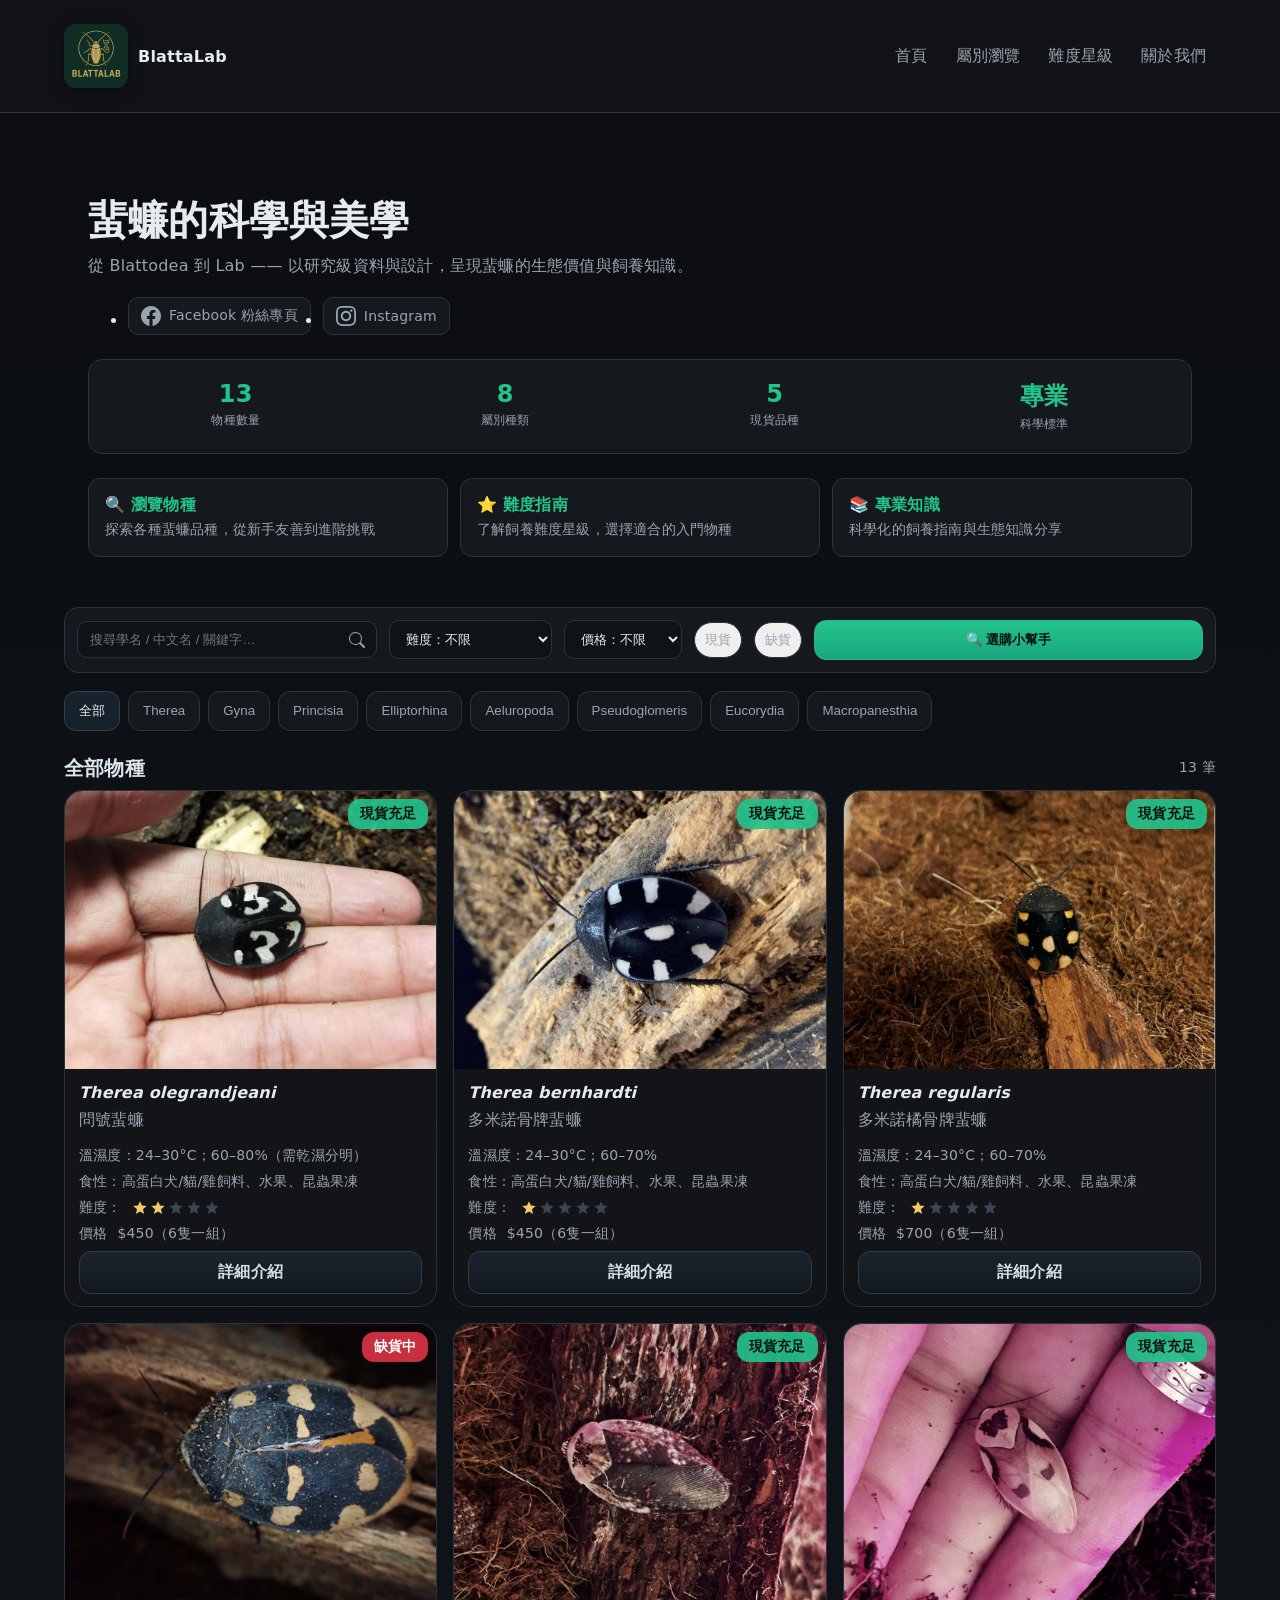
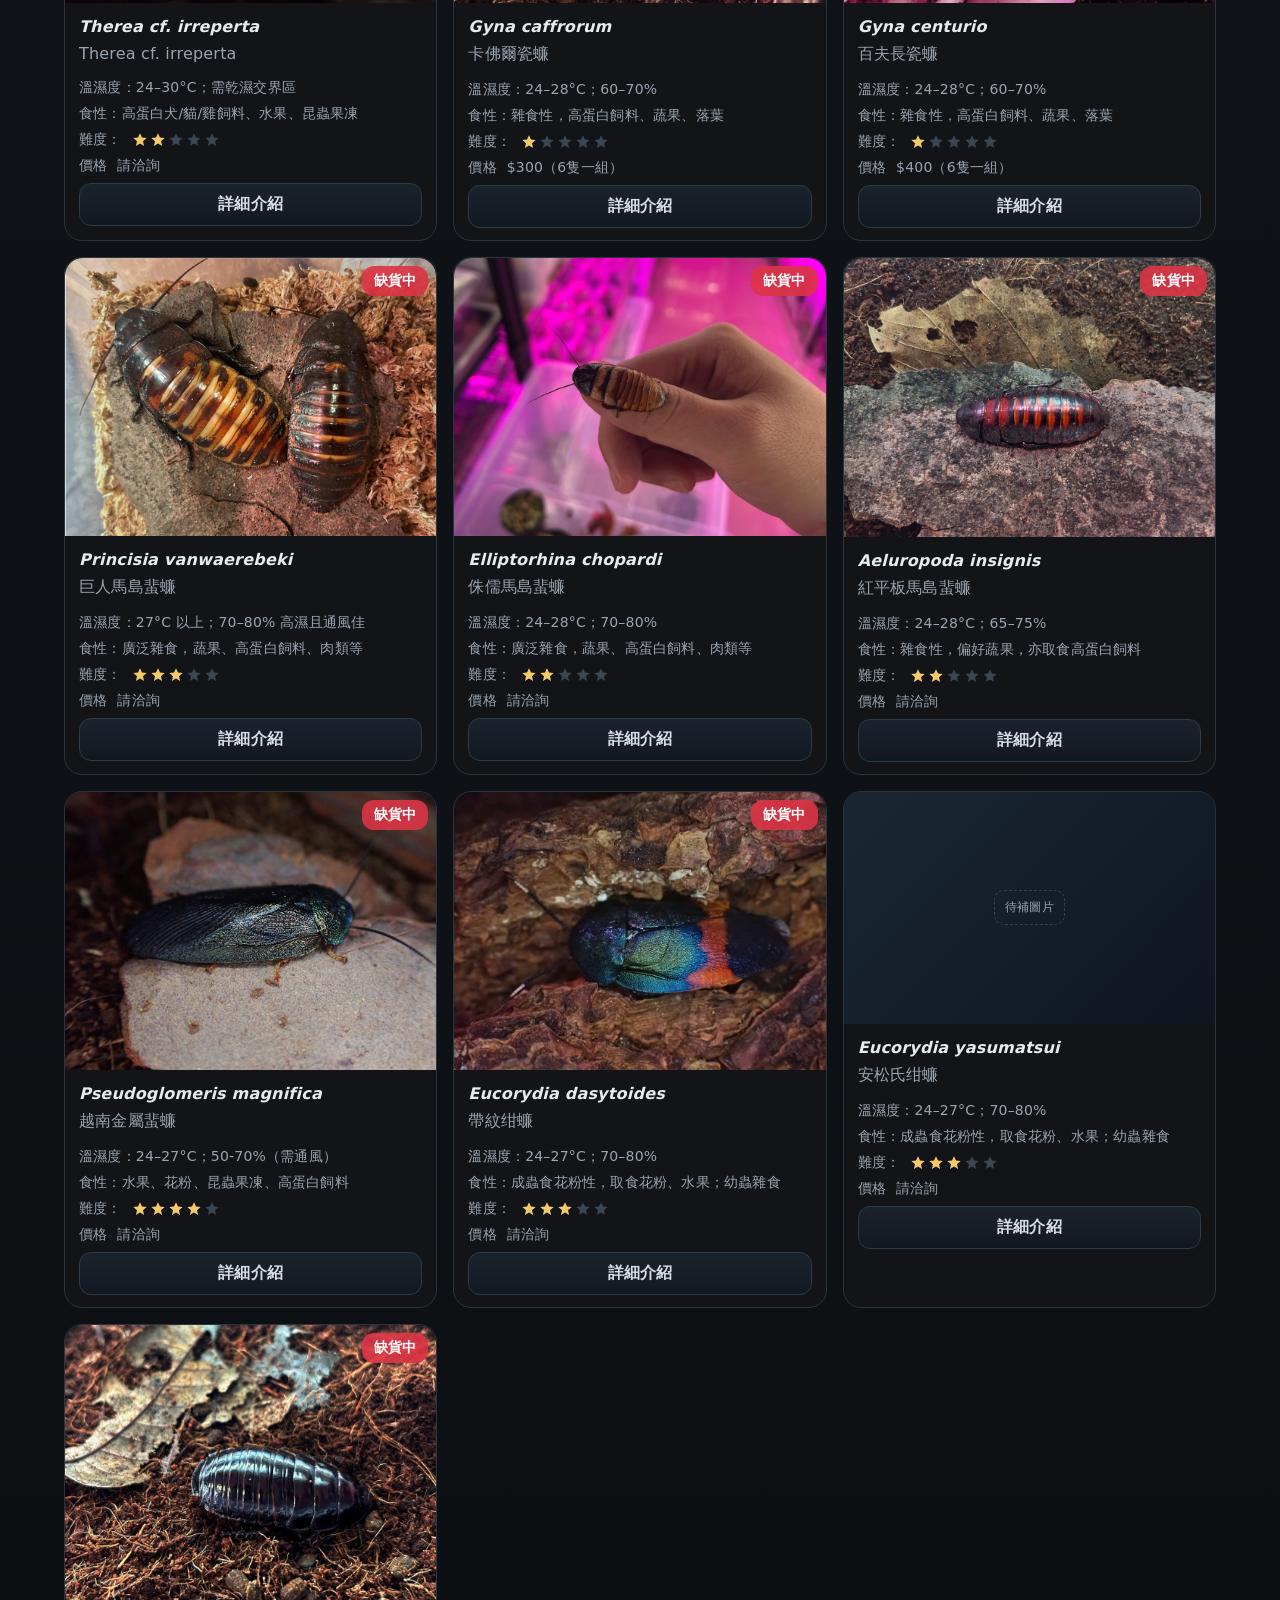
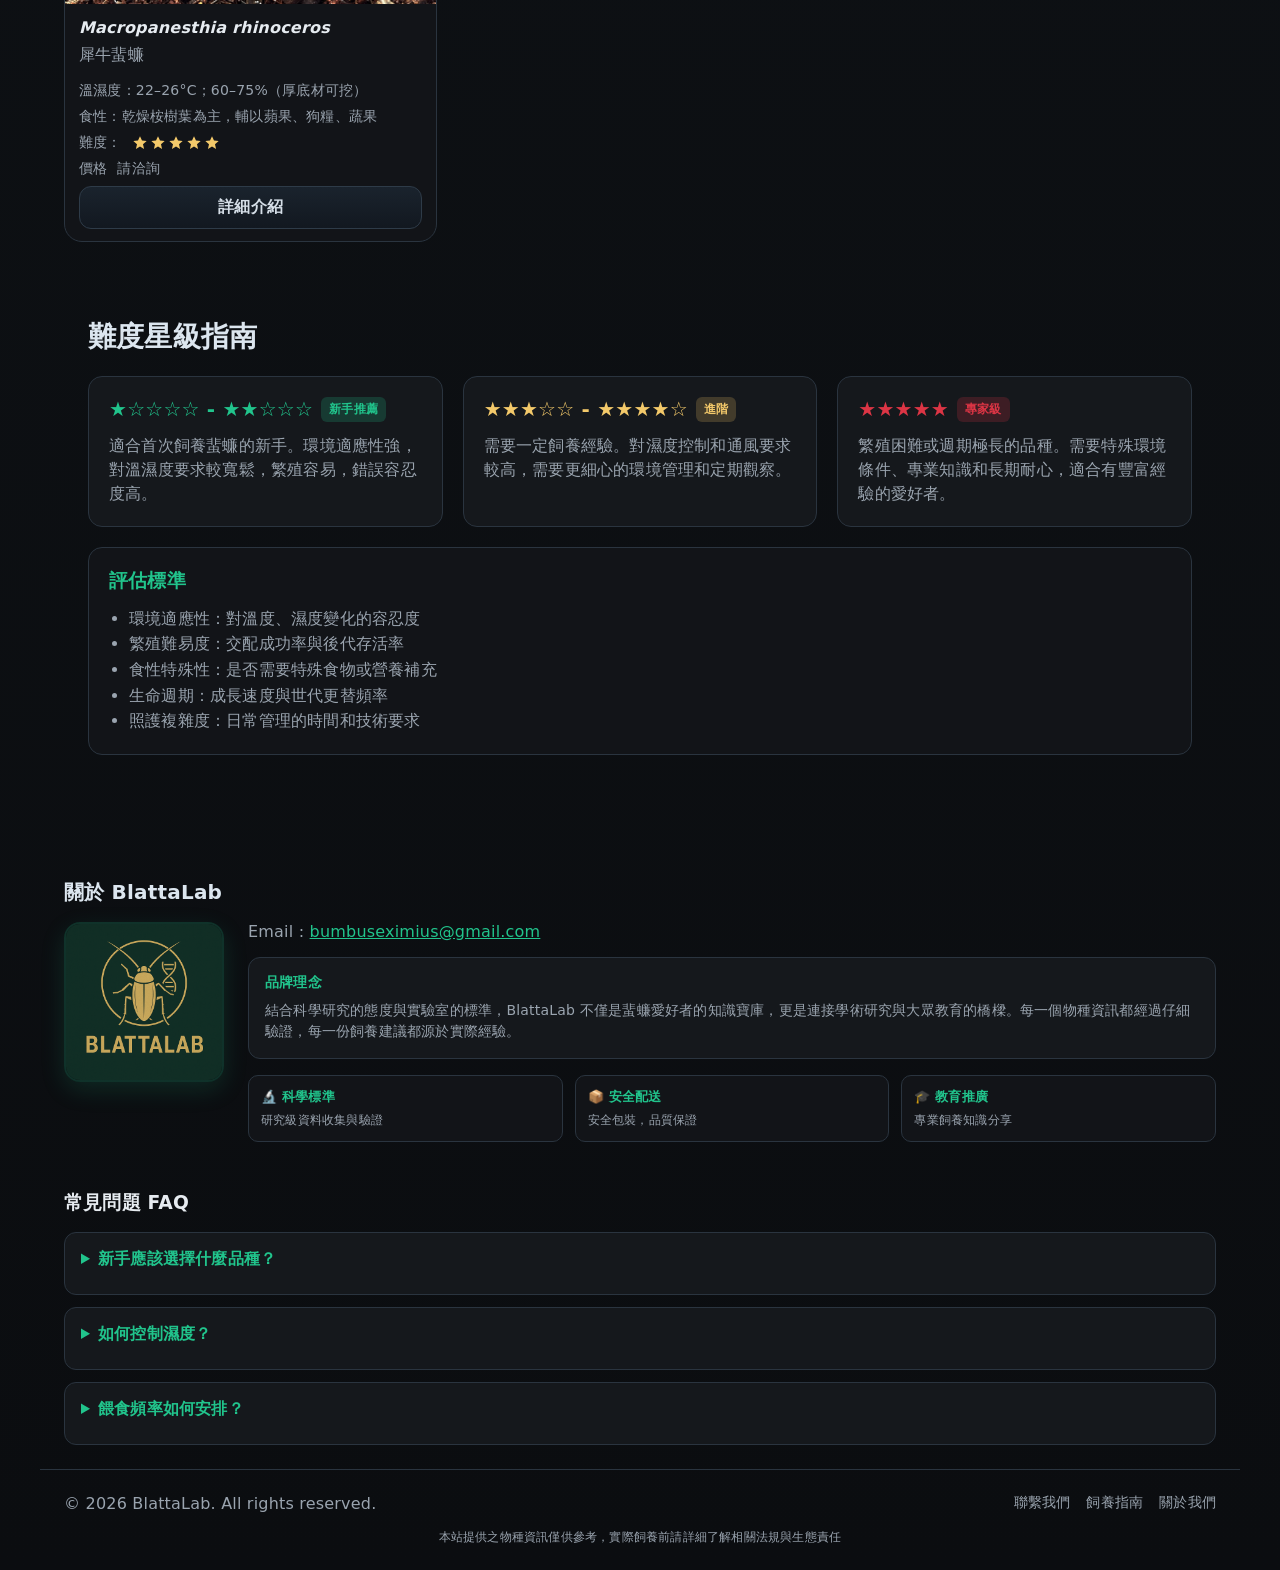
==== index.html @ 769495fa "Add files via upload" ====
<!DOCTYPE html>

<html lang="zh-Hant">
<head>
<meta charset="utf-8"/>
<meta content="width=device-width, initial-scale=1" name="viewport"/>
<title>BlattaLab｜蜚蠊介紹與販售 - 專業蟑螂寵物飼養指南</title>
<meta content="BlattaLab 專注於蜚蠊（Blattodea）的研究、繁育與教育推廣。提供科學化的物種資訊與飼養建議，並提供購買服務。問號蜚蠊、多米諾骨牌蜚蠊、瓷蠊等多種寵物蟑螂。" name="description"/>
<meta content="蜚蠊, 蟑螂寵物, Blattodea, 問號蜚蠊, 多米諾骨牌蜚蠊, 瓷蠊, 寵物昆蟲, 昆蟲飼養, 爬蟲寵物" name="keywords"/>
<meta content="light dark" name="color-scheme"/>
<!-- Open Graph Meta Tags for Social Media -->
<meta content="BlattaLab｜蜚蠊介紹與販售 - 專業蟑螂寵物飼養指南" property="og:title"/>
<meta content="專業蜚蠊研究與飼養指南，提供多種寵物蟑螂品種介紹與購買服務" property="og:description"/>
<meta content="https://yourdomain.github.io/images/logo.png" property="og:image"/>
<meta content="https://yourdomain.github.io/" property="og:url"/>
<meta content="website" property="og:type"/>
<meta content="BlattaLab" property="og:site_name"/>
<!-- Twitter Card Meta Tags -->
<meta content="summary_large_image" name="twitter:card"/>
<meta content="BlattaLab｜蜚蠊介紹與販售" name="twitter:title"/>
<meta content="專業蜚蠊研究與飼養指南" name="twitter:description"/>
<meta content="https://yourdomain.github.io/images/logo.png" name="twitter:image"/>
<!-- Structured Data for SEO -->
<script type="application/ld+json">
  {
    "@context": "https://schema.org",
    "@type": "Organization",
    "name": "BlattaLab",
    "description": "專注於蜚蠊研究、繁育與教育推廣的專業機構",
    "url": "https://yourdomain.github.io/",
    "logo": "https://yourdomain.github.io/images/logo.png",
    "contactPoint": {
      "@type": "ContactPoint",
      "email": "bumbuseximius@gmail.com",
      "contactType": "customer service"
    },
    "sameAs": [
      "https://www.facebook.com/your-page",
      "https://www.instagram.com/your-account"
    ]
  }
  </script>
<!-- Canonical URL -->
<link href="https://yourdomain.github.io/" rel="canonical"/>
<!-- Favicon -->
<link href="images/logo.png" rel="icon" type="image/png"/>
<link href="images/logo.png" rel="apple-touch-icon"/>

<link href="style.css" rel="stylesheet"/></head>
<body>
<header>
<div class="nav container">
<div aria-label="BlattaLab 標誌" class="brand">
<div aria-hidden="true" class="logo">
<img alt="BlattaLab Logo" src="images/logo.png"/>
</div>
<span>BlattaLab</span>
</div>
<nav style="margin-left:auto;display:flex;gap:8px;flex-wrap:wrap">
<a href="#home">首頁</a>
<a href="#genus">屬別瀏覽</a>
<a href="#guide">難度星級</a>
<a href="#about">關於我們</a>
</nav>
</div>
</header>
<main class="container" id="home">
<section aria-labelledby="hero-title" class="hero">
<h1 id="hero-title">蜚蠊的科學與美學</h1>
<p>從 Blattodea 到 Lab —— 以研究級資料與設計，呈現蜚蠊的生態價值與飼養知識。</p>
<!-- 社群媒體連結語意化 -->
<ul aria-label="社群媒體連結" class="social-links">
<li>
<a class="social-link" href="https://www.facebook.com/your-page" rel="noopener" target="_blank">
<svg class="social-icon" viewbox="0 0 24 24">
<path d="M24 12.073c0-6.627-5.373-12-12-12s-12 5.373-12 12c0 5.99 4.388 10.954 10.125 11.854v-8.385H7.078v-3.47h3.047V9.43c0-3.007 1.792-4.669 4.533-4.669 1.312 0 2.686.235 2.686.235v2.953H15.83c-1.491 0-1.956.925-1.956 1.874v2.25h3.328l-.532 3.47h-2.796v8.385C19.612 23.027 24 18.062 24 12.073z"></path>
</svg>
    Facebook 粉絲專頁
  </a>

</li>
<li>
<a class="social-link" href="https://www.instagram.com/your-account" rel="noopener" target="_blank">
<svg class="social-icon" viewbox="0 0 24 24">
<path d="M12 2.163c3.204 0 3.584.012 4.85.07 3.252.148 4.771 1.691 4.919 4.919.058 1.265.069 1.645.069 4.849 0 3.205-.012 3.584-.069 4.849-.149 3.225-1.664 4.771-4.919 4.919-1.266.058-1.644.07-4.85.07-3.204 0-3.584-.012-4.849-.07-3.26-.149-4.771-1.699-4.919-4.92-.058-1.265-.07-1.644-.07-4.849 0-3.204.013-3.583.07-4.849.149-3.227 1.664-4.771 4.919-4.919 1.266-.057 1.645-.069 4.849-.069zm0-2.163c-3.259 0-3.667.014-4.947.072-4.358.2-6.78 2.618-6.98 6.98-.059 1.281-.073 1.689-.073 4.948 0 3.259.014 3.668.072 4.948.2 4.358 2.618 6.78 6.98 6.98 1.281.058 1.689.072 4.948.072 3.259 0 3.668-.014 4.948-.072 4.354-.2 6.782-2.618 6.979-6.98.059-1.28.073-1.689.073-4.948 0-3.259-.014-3.667-.072-4.947-.196-4.354-2.617-6.78-6.979-6.98-1.281-.059-1.69-.073-4.949-.073zm0 5.838c-3.403 0-6.162 2.759-6.162 6.162s2.759 6.163 6.162 6.163 6.162-2.759 6.162-6.163c0-3.403-2.759-6.162-6.162-6.162zm0 10.162c-2.209 0-4-1.79-4-4 0-2.209 1.791-4 4-4s4 1.791 4 4c0 2.21-1.791 4-4 4zm6.406-11.845c-.796 0-1.441.645-1.441 1.44s.645 1.44 1.441 1.44c.795 0 1.439-.645 1.439-1.44s-.644-1.44-1.439-1.44z"></path>
</svg>
    Instagram
  </a>
</li>
</ul>
<!-- 統計數據區塊不變 -->
<div class="stats">
<div class="stat-item">
<span class="stat-number" id="species-count">0</span>
<div class="stat-label">物種數量</div>
</div>
<div class="stat-item">
<span class="stat-number" id="genus-count">0</span>
<div class="stat-label">屬別種類</div>
</div>
<div class="stat-item">
<span class="stat-number" id="in-stock-count">0</span>
<div class="stat-label">現貨品種</div>
</div>
<div class="stat-item">
<span class="stat-number">專業</span>
<div class="stat-label">科學標準</div>
</div>
</div>
<nav aria-label="快速導航" class="quick-nav">
<a class="quick-nav-item" href="#genus">
<div class="quick-nav-title">🔍 瀏覽物種</div>
<div class="quick-nav-desc">探索各種蜚蠊品種，從新手友善到進階挑戰</div>
</a>
<a class="quick-nav-item" href="#guide">
<div class="quick-nav-title">⭐ 難度指南</div>
<div class="quick-nav-desc">了解飼養難度星級，選擇適合的入門物種</div>
</a>
<a class="quick-nav-item" href="#about">
<div class="quick-nav-title">📚 專業知識</div>
<div class="quick-nav-desc">科學化的飼養指南與生態知識分享</div>
</a>
</nav>
</section>
<section aria-label="篩選工具" class="toolbar">
<div class="search-container">
<input aria-label="搜尋物種" autocomplete="off" class="search-input" id="q" placeholder="搜尋學名 / 中文名 / 關鍵字…" type="search"/>
<svg class="search-icon" viewbox="0 0 16 16">
<path d="M11.742 10.344a6.5 6.5 0 1 0-1.397 1.398h-.001c.03.04.062.078.098.115l3.85 3.85a1 1 0 0 0 1.415-1.414l-3.85-3.85a1.007 1.007 0 0 0-.115-.1zM12 6.5a5.5 5.5 0 1 1-11 0 5.5 5.5 0 0 1 11 0z"></path>
</svg>
<div class="search-suggestions" id="search-suggestions">
<!-- JS 動態生成建議 -->
</div>
</div>
<select aria-label="飼養難度" id="difficulty">
<option value="">難度：不限</option>
<option value="1">★☆☆☆☆（新手）</option>
<option value="2">★★☆☆☆（新手）</option>
<option value="3">★★★☆☆</option>
<option value="4">★★★★☆</option>
<option value="5">★★★★★（進階）</option>
</select>
<select aria-label="價格範圍" id="price-filter">
<option value="">價格：不限</option>
<option value="0-500">$500 以下</option>
<option value="500-1000">$500-1000</option>
<option value="1000-2000">$1000-2000</option>
<option value="2000+">$2000 以上</option>
<option value="contact">需詢價</option>
</select>
<!-- 用 button 取代 div，無障礙且可鍵盤操作 -->
<button class="chip" data-tag="現貨" type="button">現貨</button>
<button class="chip" data-tag="缺貨" type="button">缺貨</button>
</section>
<section id="genus">
<div aria-label="屬別" class="genus-tabs" role="tablist">
<!-- JS 生成屬別標籤 -->
</div>
<div class="section-title">
<h2 id="section-title">全部物種</h2>
<div class="count" id="count">0 筆</div>
</div>
<div aria-live="polite" class="grid" id="grid">
<!-- JS 生成卡片 -->
</div>
</section>
<section class="container" id="guide" style="margin-top:28px">
<div class="section-title"><h2 style="font-size: 28px;">難度星級指南</h2></div>
<div style="display: grid; grid-template-columns: repeat(auto-fit, minmax(300px, 1fr)); gap: 20px; margin: 20px 0;">
<div style="background: var(--panel); padding: 20px; border-radius: 14px; border: 1px solid var(--ring);">
<h3 style="color: var(--brand); margin: 0 0 12px 0; display: flex; align-items: center; gap: 8px;">
<span style="font-size: 20px;">★☆☆☆☆ - ★★☆☆☆</span>
<span style="background: rgba(33, 196, 140, 0.2); color: var(--brand); padding: 4px 8px; border-radius: 6px; font-size: 12px;">新手推薦</span>
</h3>
<p style="color: var(--muted); margin: 0; line-height: 1.5;">
          適合首次飼養蜚蠊的新手。環境適應性強，對溫濕度要求較寬鬆，繁殖容易，錯誤容忍度高。
        </p>
</div>
<div style="background: var(--panel); padding: 20px; border-radius: 14px; border: 1px solid var(--ring);">
<h3 style="color: #f3c96a; margin: 0 0 12px 0; display: flex; align-items: center; gap: 8px;">
<span style="font-size: 20px;">★★★☆☆ - ★★★★☆</span>
<span style="background: rgba(243, 201, 106, 0.2); color: #f3c96a; padding: 4px 8px; border-radius: 6px; font-size: 12px;">進階</span>
</h3>
<p style="color: var(--muted); margin: 0; line-height: 1.5;">
          需要一定飼養經驗。對濕度控制和通風要求較高，需要更細心的環境管理和定期觀察。
        </p>
</div>
<div style="background: var(--panel); padding: 20px; border-radius: 14px; border: 1px solid var(--ring);">
<h3 style="color: #dc3545; margin: 0 0 12px 0; display: flex; align-items: center; gap: 8px;">
<span style="font-size: 20px;">★★★★★</span>
<span style="background: rgba(220, 53, 69, 0.2); color: #dc3545; padding: 4px 8px; border-radius: 6px; font-size: 12px;">專家級</span>
</h3>
<p style="color: var(--muted); margin: 0; line-height: 1.5;">
          繁殖困難或週期極長的品種。需要特殊環境條件、專業知識和長期耐心，適合有豐富經驗的愛好者。
        </p>
</div>
</div>
<div style="background: var(--card); padding: 20px; border-radius: 14px; border: 1px solid var(--ring); margin-top: 20px;">
<h3 style="color: var(--brand); margin: 0 0 12px 0;">評估標準</h3>
<ul style="color: var(--muted); line-height: 1.6; margin: 0; padding-left: 20px;">
<li>環境適應性：對溫度、濕度變化的容忍度</li>
<li>繁殖難易度：交配成功率與後代存活率</li>
<li>食性特殊性：是否需要特殊食物或營養補充</li>
<li>生命週期：成長速度與世代更替頻率</li>
<li>照護複雜度：日常管理的時間和技術要求</li>
</ul>
</div>
</section>
</main>
<!-- 修改後的 About 區段（含最佳化語意與無障礙建議） -->
<section class="container" id="about" style="margin-top:28px">
<div class="section-title"><h2>關於 BlattaLab</h2></div>
<!-- 品牌視覺元素 -->
<div class="about-content" style="display: flex; gap: 24px; align-items: flex-start; margin-top: 16px;">
<!-- Logo 視覺元素 -->
<div class="about-logo" style="flex-shrink: 0;">
<img alt="BlattaLab Logo" src="images/logo.png" style="
        width: 160px; 
        height: 160px; 
        border-radius: 16px; 
        box-shadow: 0 8px 24px rgba(33, 196, 140, 0.15);
        border: 2px solid rgba(33, 196, 140, 0.2);
      "/>
</div>
<!-- 資訊 -->
<div class="about-text" style="flex: 1;">
<p style="color:var(--muted);max-width:80ch;margin:0 0 16px 0;">
        Email : <a href="mailto:bumbuseximius@gmail.com" style="color:var(--brand);text-decoration:underline;">bumbuseximius@gmail.com</a>
</p>
<!-- 品牌理念 -->
<div style="background: var(--panel); padding: 16px; border-radius: 12px; border: 1px solid var(--ring);">
<h3 style="margin: 0 0 8px 0; font-size: 14px; color: var(--brand); font-weight: 600;">品牌理念</h3>
<p style="margin: 0; font-size: 14px; color: var(--muted); line-height: 1.5;">
          結合科學研究的態度與實驗室的標準，BlattaLab 不僅是蜚蠊愛好者的知識寶庫，更是連接學術研究與大眾教育的橋樑。每一個物種資訊都經過仔細驗證，每一份飼養建議都源於實際經驗。
        </p>
</div>
<!-- 服務特色（用 ul/li 語意化） -->
<ul style="display: grid; grid-template-columns: repeat(auto-fit, minmax(200px, 1fr)); gap: 12px; margin-top: 16px; list-style: none; padding-left: 0;">
<li style="background: var(--card); padding: 12px; border-radius: 10px; border: 1px solid var(--ring);">
<h4 style="margin: 0 0 6px 0; color: var(--brand); font-size: 13px;">🔬 科學標準</h4>
<p style="margin: 0; color: var(--muted); font-size: 12px; line-height: 1.4;">
            研究級資料收集與驗證
          </p>
</li>
<li style="background: var(--card); padding: 12px; border-radius: 10px; border: 1px solid var(--ring);">
<h4 style="margin: 0 0 6px 0; color: var(--brand); font-size: 13px;">📦 安全配送</h4>
<p style="margin: 0; color: var(--muted); font-size: 12px; line-height: 1.4;">
            安全包裝，品質保證
          </p>
</li>
<li style="background: var(--card); padding: 12px; border-radius: 10px; border: 1px solid var(--ring);">
<h4 style="margin: 0 0 6px 0; color: var(--brand); font-size: 13px;">🎓 教育推廣</h4>
<p style="margin: 0; color: var(--muted); font-size: 12px; line-height: 1.4;">
            專業飼養知識分享
          </p>
</li>
</ul>
</div>
</div>
<!-- FAQ 區塊（增加 aria-label） -->
<div style="margin-top: 32px;">
<h3 style="color: var(--text); margin-bottom: 16px;">常見問題 FAQ</h3>
<div aria-label="常見問題列表" style="display: grid; gap: 12px;">
<details style="background: var(--panel); border: 1px solid var(--ring); border-radius: 12px; padding: 16px;">
<summary style="color: var(--brand); cursor: pointer; font-weight: 600; margin-bottom: 8px;">
          新手應該選擇什麼品種？
        </summary>
<p style="color: var(--muted); margin: 0; line-height: 1.5;">
          推薦從 1-2 星難度開始，如多米諾骨牌蜚蠊或卡佛爾瓷蠊。這些品種適應性強，對環境要求較寬鬆，適合累積飼養經驗。
        </p>
</details>
<details style="background: var(--panel); border: 1px solid var(--ring); border-radius: 12px; padding: 16px;">
<summary style="color: var(--brand); cursor: pointer; font-weight: 600; margin-bottom: 8px;">
          如何控制濕度？
        </summary>
<p style="color: var(--muted); margin: 0; line-height: 1.5;">
          建議使用濕度計監控，並提供乾濕分明的環境。可透過水盤、濕潤底材一側來創造濕度梯度，避免整體過濕導致黴菌問題。
        </p>
</details>
<details style="background: var(--panel); border: 1px solid var(--ring); border-radius: 12px; padding: 16px;">
<summary style="color: var(--brand); cursor: pointer; font-weight: 600; margin-bottom: 8px;">
          餵食頻率如何安排？
        </summary>
<p style="color: var(--muted); margin: 0; line-height: 1.5;">
          成蟲每週 2-3 次，幼蟲可以每日餵食。以高蛋白犬貓飼料為主食，搭配新鮮蔬果。避免食物腐敗，及時清理剩餘食物。
        </p>
</details>
</div>
</div>
</section>

<footer class="container">
<div style="display: flex; justify-content: space-between; align-items: center; flex-wrap: wrap; gap: 16px;">
<div>© <span id="year"></span> BlattaLab. All rights reserved.</div>
<div style="display: flex; gap: 16px; font-size: 14px;">
<a href="mailto:bumbuseximius@gmail.com" style="color: var(--muted); text-decoration: none;">聯繫我們</a>
<a href="#guide" style="color: var(--muted); text-decoration: none;">飼養指南</a>
<a href="#about" style="color: var(--muted); text-decoration: none;">關於我們</a>
</div>
</div>
<div class="note" style="margin-top: 16px; text-align: center;">
      本站提供之物種資訊僅供參考，實際飼養前請詳細了解相關法規與生態責任
    </div>
</footer>
<!-- Modal 彈窗 -->
<div aria-hidden="true" class="modal" id="modal">
<div class="modal-content">
<div class="modal-header">
<div>
<h2 class="modal-title" id="modal-title"></h2>
<p class="modal-subtitle" id="modal-subtitle"></p>
</div>
<button aria-label="關閉" class="close-btn" id="close-modal">×</button>
</div>
<div class="modal-body">
<img alt="" class="modal-image" id="modal-image" style="display: none;"/>
<div class="modal-info" id="modal-info">
<!-- JS 生成內容 -->
</div>
<!-- 新增：Modal 中的購買操作區域 -->
<div class="modal-actions" id="modal-actions">
<!-- JS 生成購買按鈕 -->
</div>
</div>
</div>
</div>
<template id="card-tpl">
<article class="card" data-genus="" data-tags="">
<div aria-hidden="true" class="thumb"><div class="ph">待補圖片</div></div>
<div class="card-body">
<div class="latin"></div>
<div class="cn"></div>
<div class="meta"></div>
<div class="row temp"></div>
<div class="row diet"></div>
<div class="row diff"></div>
<div class="buy">
<a class="btn" rel="noopener" target="_blank">詳細介紹</a>
</div>
</div>
</article>
</template>

<!-- Google Analytics (請替換為您的 GA ID) -->


<!-- JSON-LD 結構化資料 for 商品 -->
<script type="application/ld+json">
  {
    "@context": "https://schema.org",
    "@type": "ItemList",
    "name": "蜚蠊物種列表",
    "description": "BlattaLab 提供的各種蜚蠊品種",
    "itemListElement": [
      {
        "@type": "Product",
        "name": "多米諾骨牌蜚蠊",
        "description": "黑底白圓斑，似骨牌，新手友善品種",
        "brand": "BlattaLab",
        "category": "寵物昆蟲",
        "offers": {
          "@type": "Offer",
          "availability": "https://schema.org/InStock",
          "price": "0",
          "priceCurrency": "TWD"
        }
      }
    ]
  }
    
  </script>
<script src="app.js"></script></body>
</html>
---- style.css ----
:root {
  --bg: #0e1012;
  --panel: #15181c;
  --muted: #9aa4af;
  --text: #e6ebf0;
  --brand: #21c48c;
  --brand-2: #15a17c;
  --ring: #2a343f;
  --card: #121418;
  --accent: #2b3947;
  --success: #21c48c;
  --warning: #f3c96a;
  --error: #dc3545;
}
    /* 全域 transition，桌機也有效果 */
.btn, .card, .tab, .chip {
  transition: box-shadow 0.2s, background 0.2s, border-color 0.2s, color 0.2s;
}

/* 無障礙 focus 樣式 */
.btn:focus, .tab:focus, .chip:focus {
  outline: 2px solid var(--brand);
  outline-offset: 2px;
  box-shadow: 0 0 0 2px var(--brand-2);
}

/* alert 類型樣式 */
.alert-success { background: var(--success); color: #fff; }
.alert-warning { background: var(--warning); color: #222; }
.alert-error { background: var(--error); color: #fff; }
    *{box-sizing:border-box}
    html,body{margin:0;padding:0;font-family:ui-sans-serif,system-ui,-apple-system,Segoe UI,Roboto,Helvetica,Arial,"Noto Sans",sans-serif;letter-spacing:.2px;background:linear-gradient(180deg,#0b0d10, #0f1317 30%, #0b0d10);color:var(--text)}
    a{color:inherit}
    .container{max-width:1200px;margin:0 auto;padding:24px}
    header{position:sticky;top:0;z-index:30;background:rgba(18,20,24,.8);backdrop-filter:blur(10px);border-bottom:1px solid var(--ring)}
    .nav{display:flex;align-items:center;gap:16px;padding:12px 24px}
    .brand{display:flex;align-items:center;gap:10px;font-weight:700}
    .logo{width:64px;height:64px;border-radius:12px;display:grid;place-items:center;overflow:hidden;box-shadow:0 3px 15px rgba(0,0,0,.4)}
    .logo img{width:100%;height:100%;object-fit:cover;transition:transform 0.2s ease}
    .logo:hover img{transform:scale(1.05)}
    .nav a{padding:8px 10px;border-radius:10px;color:var(--muted);text-decoration:none;transition:.2s}
    .nav a:hover{color:var(--text);background:var(--panel)}

    .hero{padding:56px 24px 8px}
    .hero h1{font-size:40px;margin:0 0 8px}
    .hero p{margin:0;color:var(--muted)}

    @media (max-width: 720px) {
  /* 觸控反饋 */
  .card:active {
    transform: translateY(-1px) scale(0.98);
    transition: transform 0.1s ease;
  }
  
  /* 改善觸控目標尺寸 */
  .btn, .tab, .chip {
    min-height: 44px !important;
    min-width: 44px !important;
  }

      .btn, .card, .tab {
  transition: box-shadow 0.2s, background 0.2s, border-color 0.2s, color 0.2s;
}

      .btn:focus, .tab:focus, .chip:focus {
  outline: 2px solid var(--brand);
  outline-offset: 2px;
  box-shadow: 0 0 0 2px var(--brand-2);
}
      
  /* 觸控友好的間距 */
  .toolbar {
    gap: 16px !important;
    padding: 16px !important;
  }
  
  .genus-tabs {
    gap: 12px !important;
  }
  
  /* 防止意外縮放 */
  input, select, textarea {
    font-size: 16px !important;
    transform: translateZ(0); /* 硬體加速 */
  }
  
  /* 滑動優化 */
  .grid {
    scroll-behavior: smooth;
  }
  
  /* 手機版專用載入指示器 */
  .loading-indicator {
    position: fixed;
    top: 50%;
    left: 50%;
    transform: translate(-50%, -50%);
    background: rgba(0, 0, 0, 0.8);
    color: var(--text);
    padding: 16px 24px;
    border-radius: 12px;
    font-size: 14px;
    z-index: 2000;
    display: none;
  }
}

/* 篩選器收合按鈕樣式 */
.filter-toggle {
  background: var(--panel) !important;
  border: 1px solid var(--ring) !important;
  color: var(--text) !important;
  margin-bottom: 12px;
  font-size: 14px;
}

.filter-toggle:active {
  background: var(--accent) !important;
}
    /* 新增：社群媒體連結區塊 */
    .social-links {
      display: flex;
      gap: 12px;
      margin: 20px 0;
      align-items: center;
    }
    .social-link {
      display: flex;
      align-items: center;
      gap: 8px;
      padding: 8px 12px;
      background: var(--panel);
      border: 1px solid var(--ring);
      border-radius: 10px;
      text-decoration: none;
      color: var(--muted);
      transition: all 0.2s;
      font-size: 14px;
    }
    .social-link:hover {
      background: var(--accent);
      color: var(--text);
      transform: translateY(-1px);
    }
    .social-icon {
      width: 20px;
      height: 20px;
      fill: currentColor;
    }

    /* 新增：快速導航區塊 */
    .quick-nav {
      display: grid;
      grid-template-columns: repeat(auto-fit, minmax(200px, 1fr));
      gap: 12px;
      margin: 24px 0;
    }
    .quick-nav-item {
      background: var(--panel);
      border: 1px solid var(--ring);
      border-radius: 12px;
      padding: 16px;
      text-decoration: none;
      transition: all 0.2s;
    }
    .quick-nav-item:hover {
      background: var(--accent);
      transform: translateY(-2px);
      box-shadow: 0 4px 12px rgba(33, 196, 140, 0.1);
    }
    .quick-nav-title {
      font-weight: 600;
      color: var(--brand);
      font-size: 16px;
      margin-bottom: 4px;
    }
    .quick-nav-desc {
      color: var(--muted);
      font-size: 14px;
      line-height: 1.4;
    }

    /* 新增：統計數據區塊 */
    .stats {
      display: grid;
      grid-template-columns: repeat(auto-fit, minmax(120px, 1fr));
      gap: 16px;
      margin: 24px 0;
      padding: 20px;
      background: var(--panel);
      border: 1px solid var(--ring);
      border-radius: 14px;
    }
    .stat-item {
      text-align: center;
    }
    .stat-number {
      font-size: 24px;
      font-weight: 700;
      color: var(--brand);
      display: block;
    }
    .stat-label {
      font-size: 12px;
      color: var(--muted);
      margin-top: 4px;
    }

    .toolbar{display:flex;flex-wrap:wrap;gap:12px;align-items:center;background:var(--panel);border:1px solid var(--ring);padding:12px;border-radius:14px;margin:18px 0}
    .toolbar input,.toolbar select{background:#0f1216;border:1px solid var(--ring);color:var(--text);padding:10px 12px;border-radius:10px;outline:none}
    .toolbar .chip{padding:8px 10px;border:1px solid var(--ring);border-radius:999px;cursor:pointer;color:var(--muted)}
    .toolbar .chip.active{background:var(--accent);color:var(--text)}
    
/* 新增的搜尋相關樣式 */
.search-container {
  position: relative;
  flex: 1;
  max-width: 300px;
}

.search-input {
  width: 100%;
  padding: 10px 40px 10px 12px;
  background: #0f1216;
  border: 1px solid var(--ring);
  color: var(--text);
  border-radius: 10px;
  outline: none;
}

.search-icon {
  position: absolute;
  right: 12px;
  top: 50%;
  transform: translateY(-50%);
  width: 16px;
  height: 16px;
  fill: var(--muted);
  pointer-events: none;
}

.search-suggestions {
  position: absolute;
box-shadow: 0 8px 16px rgba(0,0,0,0.18);
  top: 100%;
  left: 0;
  right: 0;
  background: var(--panel);
  border: 1px solid var(--ring);
  border-radius: 10px;
  margin-top: 4px;
  max-height: 200px;
  overflow-y: auto;
  z-index: 100;
  display: none;
}
    
    .genus-tabs{display:flex;gap:8px;flex-wrap:wrap;margin:18px 0}
    .tab{padding:10px 14px;border:1px solid var(--ring);border-radius:12px;color:var(--muted);cursor:pointer;background:var(--panel)}
    .tab.active{background:linear-gradient(180deg,#1a232d,#14202a);color:var(--text);border-color:#324150}

    .grid{display:grid;grid-template-columns:repeat(12,1fr);gap:16px}
    @media (max-width:1000px){.grid{grid-template-columns:repeat(8,1fr)}}
    @media (max-width:720px){.grid{grid-template-columns:repeat(4,1fr)}}

    .card{grid-column:span 4;background:var(--card);border:1px solid var(--ring);border-radius:18px;overflow:hidden;display:flex;flex-direction:column}
    .thumb{aspect-ratio:16/10;background:linear-gradient(135deg,#1a2732,#0e1620);display:grid;place-items:center;position:relative}
    .thumb .ph{font-size:12px;color:var(--muted);border:1px dashed #334152;padding:8px 10px;border-radius:10px}
    .card-body{padding:14px 14px 12px;display:flex;flex-direction:column;gap:8px}
    .latin{font-weight:700;font-style:italic}
    .cn{color:var(--muted)}
    .meta{display:flex;flex-wrap:wrap;gap:8px}
    .tag{font-size:12px;padding:6px 8px;border:1px solid var(--ring);border-radius:999px;color:var(--muted)}
    .row{display:flex;gap:10px;align-items:center;color:var(--muted);font-size:14px}
    .stars{display:inline-flex;gap:2px;vertical-align:middle}
    .stars svg{width:16px;height:16px}
    .buy{margin-top:auto;display:flex;gap:8px}
    .btn{flex:1;text-align:center;text-decoration:none;padding:10px 12px;border-radius:12px;border:1px solid #2e3b48;background:linear-gradient(180deg,#1a232d,#121820);color:#d5dee7;font-weight:600}
    .btn:hover{border-color:#3a4958}
    .btn.primary{background:linear-gradient(180deg,#23c48c,#1aa67e);border-color:#25b588;color:#07110e}
    
    /* 修改：為不同按鈕類型調整樣式 */
    .btn.add-to-cart{background:linear-gradient(180deg,#23c48c,#1aa67e);border-color:#25b588;color:#07110e}
    .btn.add-to-cart:hover{transform:translateY(-1px);box-shadow:0 4px 12px rgba(33,196,140,0.3)}
    
    .btn.contact{background:linear-gradient(180deg,#f39c12,#e67e22);border-color:#e67e22;color:#fff}
    .btn.contact:hover{transform:translateY(-1px);box-shadow:0 4px 12px rgba(243,156,18,0.3)}

    .btn.out-of-stock {
      background: linear-gradient(180deg, #4a4a4a, #3a3a3a);
      border-color: #555;
      color: #888;
      cursor: not-allowed;
      opacity: 0.6;
    }

    .btn.out-of-stock:hover {
      background: linear-gradient(180deg, #4a4a4a, #3a3a3a);
      border-color: #555;
      color: #888;
      transform: none;
    }

    .stock-badge {
      position: absolute;
      top: 8px;
      right: 8px;
      padding: 6px 12px;
      border-radius: 12px;
      font-size: 14px;
      font-weight: 600;
      z-index: 10;
    }

    .stock-badge.in-stock {
      background: rgba(33, 196, 140, 0.9);
      color: #07110e;
    }

    .stock-badge.low-stock {
      background: rgba(255, 193, 7, 0.9);
      color: #2d1a00;
    }

    .stock-badge.out-of-stock {
      background: rgba(220, 53, 69, 0.9);
      color: #fff;
    }
    
    .section-title{display:flex;justify-content:space-between;align-items:center;margin:24px 0 8px}
    .section-title h2{margin:0;font-size:20px;color:#dce6ef}
    .count{color:var(--muted);font-size:14px}

    footer{margin-top:40px;border-top:1px solid var(--ring);padding:20px 24px;color:var(--muted)}
    .note{font-size:12px;color:var(--muted)}

    .modal {
      display: none;
      position: fixed;
      top: 0;
      left: 0;
      width: 100%;
      height: 100%;
      background: rgba(0, 0, 0, 0.7);
      backdrop-filter: blur(4px);
      z-index: 1000;
      overflow-y: auto;
    }

    .modal.show {
      display: flex;
      align-items: center;
      justify-content: center;
    }

    .modal-content {
      background: var(--card);
      border: 1px solid var(--ring);
      border-radius: 20px;
      width: 90%;
      max-width: 600px;
      max-height: 90vh;
      overflow-y: auto;
      position: relative;
      animation: modalSlideIn 0.3s ease;
    }

    @keyframes modalSlideIn {
      from {
        opacity: 0;
        transform: translateY(-20px) scale(0.95);
      }
      to {
        opacity: 1;
        transform: translateY(0) scale(1);
      }
    }

    .modal-header {
      padding: 20px 24px 16px;
      border-bottom: 1px solid var(--ring);
      display: flex;
      justify-content: space-between;
      align-items: flex-start;
      gap: 16px;
    }

    .modal-title {
      margin: 0;
      font-size: 18px;
      font-weight: 700;
      color: var(--text);
      line-height: 1.3;
    }

    .modal-subtitle {
      margin: 4px 0 0 0;
      font-size: 14px;
      color: var(--muted);
    }

    .close-btn {
      background: none;
      border: none;
      color: var(--muted);
      font-size: 24px;
      cursor: pointer;
      padding: 0;
      width: 32px;
      height: 32px;
      display: flex;
      align-items: center;
      justify-content: center;
      border-radius: 8px;
      transition: all 0.2s;
    }

    .close-btn:hover {
      background: var(--ring);
      color: var(--text);
    }

    .modal-body {
      padding: 20px 24px 24px;
    }

    .modal-image {
      width: 100%;
      aspect-ratio: 16/10;
      object-fit: cover;
      border-radius: 12px;
      margin-bottom: 16px;
    }

    .modal-info {
      display: grid;
      gap: 12px;
    }

    .info-row {
      display: grid;
      grid-template-columns: auto 1fr;
      gap: 12px;
      align-items: start;
    }

    .info-label {
      font-size: 13px;
      color: var(--brand);
      font-weight: 600;
      white-space: nowrap;
    }

    .info-value {
      font-size: 14px;
      color: var(--text);
      line-height: 1.4;
    }

    .modal-tags {
      display: flex;
      flex-wrap: wrap;
      gap: 6px;
      margin-top: 4px;
    }

    .modal-tag {
      font-size: 11px;
      padding: 4px 8px;
      border: 1px solid var(--ring);
      border-radius: 999px;
      color: var(--muted);
      background: var(--panel);
    }

    .modal-difficulty {
      display: flex;
      align-items: center;
      gap: 8px;
    }

    /* 新增：Modal 中的購買區域樣式 */
    .modal-actions {
      display: flex;
      gap: 12px;
      margin-top: 20px;
      padding-top: 16px;
      border-top: 1px solid var(--ring);
    }

    .modal-actions .btn {
      flex: 1;
      display: flex;
      align-items: center;
      justify-content: center;
      gap: 8px;
      min-height: 44px;
    }

    /* 手機版響應式補丁 */
    @media (max-width: 720px) {
      .grid {
        grid-template-columns: 1fr !important;
        gap: 16px;
      }
      
      .card {
        grid-column: span 1 !important;
        margin: 0 8px;
        overflow: hidden;
      }
      
      .thumb {
        aspect-ratio: 16/10;
        max-height: 200px;
        overflow: hidden;
        width: 100%;
        margin: 0 !important;
        padding: 0 !important;
        border-radius: 0;
        background: none !important;
        display: block !important;
      }
      
      .thumb img {
        width: 100% !important;
        height: 100% !important;
        object-fit: cover !important;
        object-position: center !important;
        display: block;
        margin: 0;
        padding: 0;
        border-radius: 0;
      }
      
      .card-body {
        padding: 12px !important;
        gap: 6px !important;
      }
      
      .latin {
        font-size: 16px !important;
        line-height: 1.3;
      }
      
      .cn {
        font-size: 14px !important;
        line-height: 1.3;
        margin-top: 2px;
      }
      
      .meta {
        gap: 6px !important;
        margin: 8px 0 !important;
      }
      
      .tag {
        font-size: 11px !important;
        padding: 4px 8px !important;
        line-height: 1.2;
      }
      
      .row {
        font-size: 13px !important;
        gap: 8px !important;
        margin: 4px 0;
        flex-wrap: wrap;
      }
      
      .stars svg {
        width: 14px !important;
        height: 14px !important;
      }
      
      .buy {
        gap: 8px !important;
        margin-top: 12px !important;
      }
      
      .btn {
        font-size: 13px !important;
        padding: 10px 8px !important;
        border-radius: 10px !important;
      }

      .modal-content {
        width: 95%;
        margin: 20px;
      }

      .modal-header {
        padding: 16px 20px 12px;
      }

      .modal-title {
        font-size: 16px;
      }

      .modal-body {
        padding: 16px 20px 20px;
      }

      .info-row {
        grid-template-columns: 1fr;
        gap: 4px;
      }

      .info-label {
        font-size: 12px;
      }

      .info-value {
        font-size: 13px;
      }

      .quick-nav {
        grid-template-columns: 1fr;
      }

      .stats {
        grid-template-columns: repeat(2, 1fr);
      }

      .social-links {
        flex-direction: column;
        align-items: stretch;
      }

      .modal-actions {
        flex-direction: column;
      }
    }

    @media (max-width: 480px) {
      .container {
        padding: 12px !important;
      }
      
      .card {
        margin: 0 4px !important;
      }
      
      .thumb {
        max-height: 180px !important;
      }
      
      .latin {
        font-size: 15px !important;
      }
      
      .cn {
        font-size: 13px !important;
      }
      
      .tag {
        font-size: 10px !important;
        padding: 3px 6px !important;
      }
      
      .row {
        font-size: 12px !important;
      }
      
      .btn {
        font-size: 12px !important;
        padding: 9px 6px !important;
      }

      .stats {
        grid-template-columns: 1fr;
      }
    }
    /* 圖片懶加載樣式 */
.lazy-image {
  opacity: 0;
  transition: opacity 0.3s ease;
}

.lazy-image.loaded {
  opacity: 1;
}

.lazy-placeholder {
  background: linear-gradient(135deg, #1a2732, #0e1620);
  display: flex;
  align-items: center;
  justify-content: center;
  color: var(--muted);
  font-size: 12px;
  animation: pulse 2s infinite;
}

@keyframes pulse {
  0%, 100% { opacity: 0.6; }
  50% { opacity: 0.9; }
}

/* 手機版觸控優化 */
@media (max-width: 720px) {
  /* 增大點擊區域 */
  .card {
    cursor: pointer;
    transition: transform 0.2s ease, box-shadow 0.2s ease;
  }
  
  .card:hover, .card:active {
    transform: translateY(-2px);
    box-shadow: 0 8px 24px rgba(33, 196, 140, 0.15);
  }
  
  /* 優化按鈕觸控 */
  .btn {
    min-height: 44px !important;
    display: flex !important;
    align-items: center !important;
    justify-content: center !important;
    touch-action: manipulation; /* 防止雙擊縮放 */
  }
  
  /* 優化篩選器觸控 */
  .toolbar select, .toolbar input {
    min-height: 44px !important;
    font-size: 16px !important; /* 防止 iOS Safari 縮放 */
  }
  
  .chip {
    min-height: 40px !important;
    display: flex !important;
    align-items: center !important;
    touch-action: manipulation;
  }
  
  /* 標籤頁觸控優化 */
  .tab {
    min-height: 44px !important;
    display: flex !important;
    align-items: center !important;
    touch-action: manipulation;
  }
  
  /* Modal 觸控優化 */
  .modal-content {
    touch-action: pan-y; /* 允許垂直滾動 */
  }
  
  .close-btn {
    min-width: 44px !important;
    min-height: 44px !important;
  }
}

/* 底部安全區域 (iPhone X+ 適配) */
@supports (padding-bottom: env(safe-area-inset-bottom)) {
  footer {
    padding-bottom: calc(20px + env(safe-area-inset-bottom));
  }
}

    @media print {
  body {
    background: #fff !important;
    color: #222 !important;
  }
  header, footer, .toolbar, .social-links, .quick-nav { display: none !important; }
  .container { padding: 0 !important; }
  .card { box-shadow: none !important; border: 1px solid #aaa !important; }
}

/* Container padding is responsive */
.container {
  padding: clamp(8px, 4vw, 24px);
}
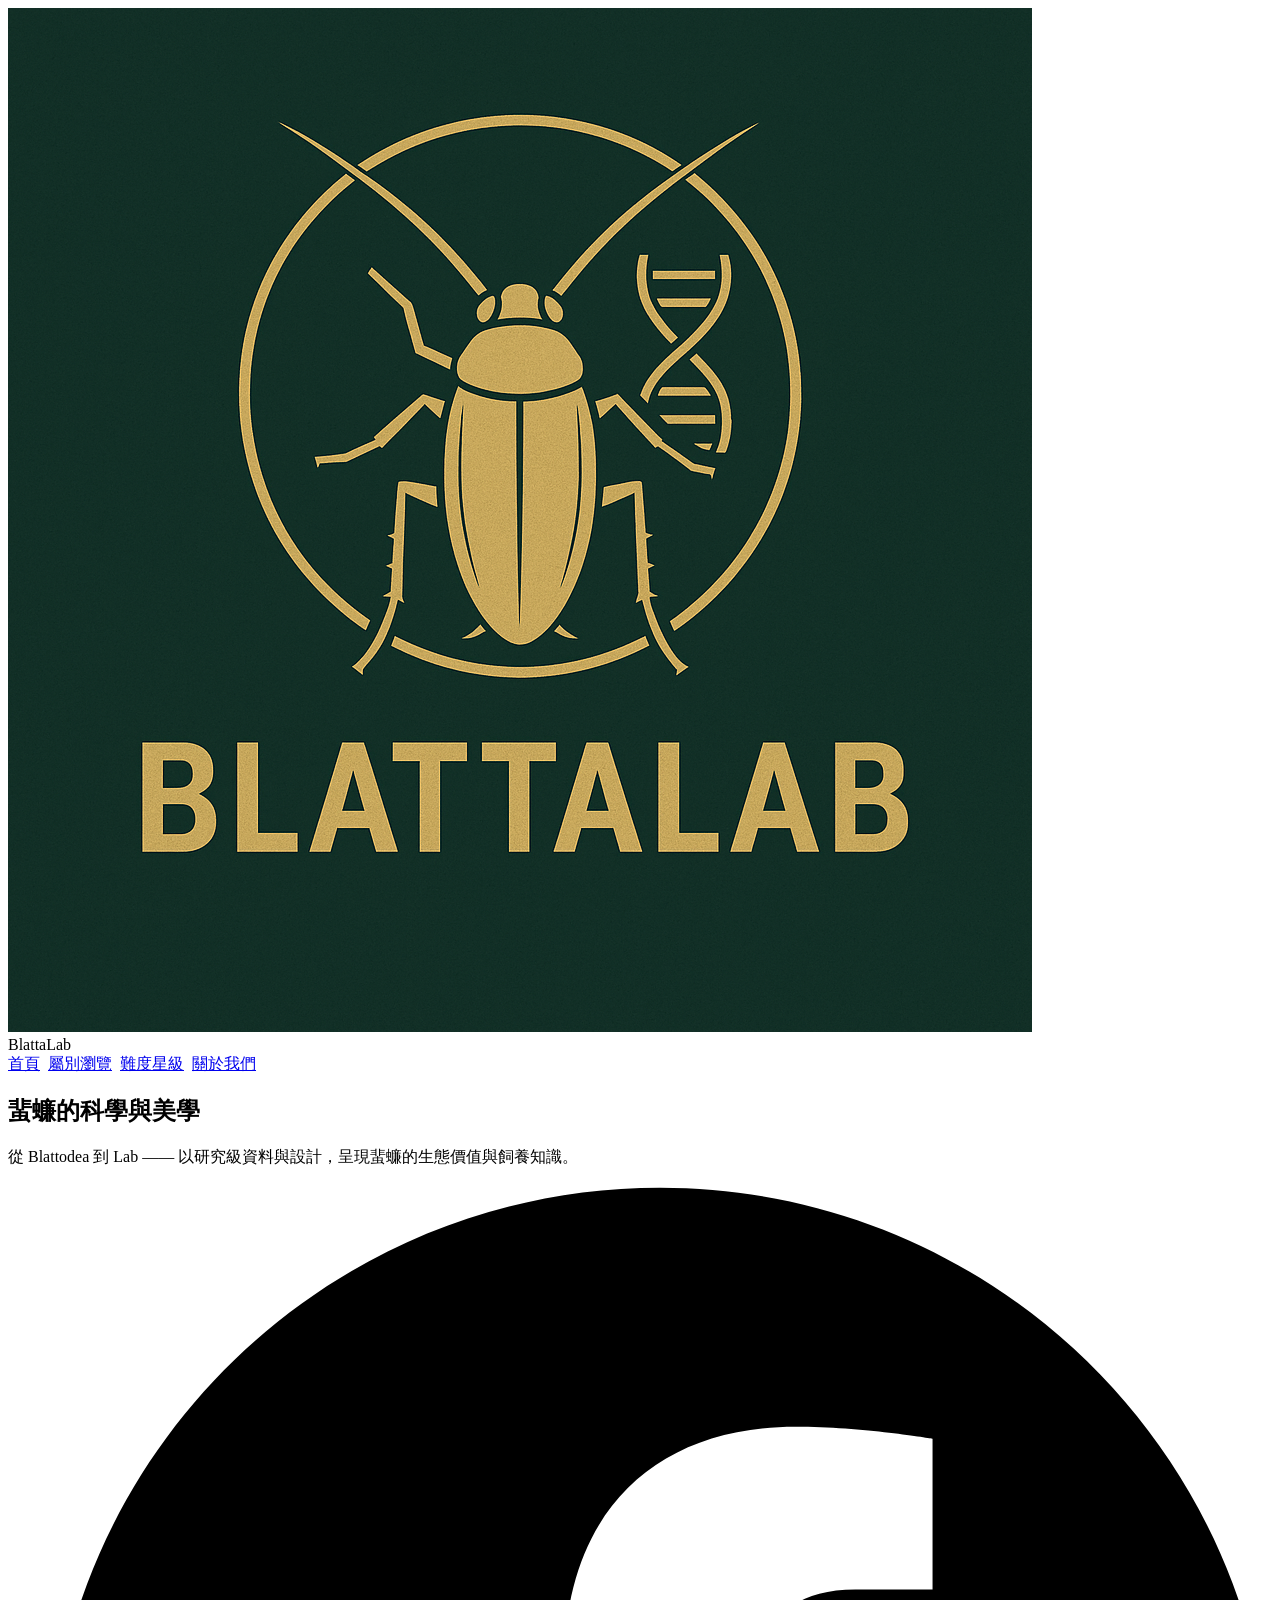
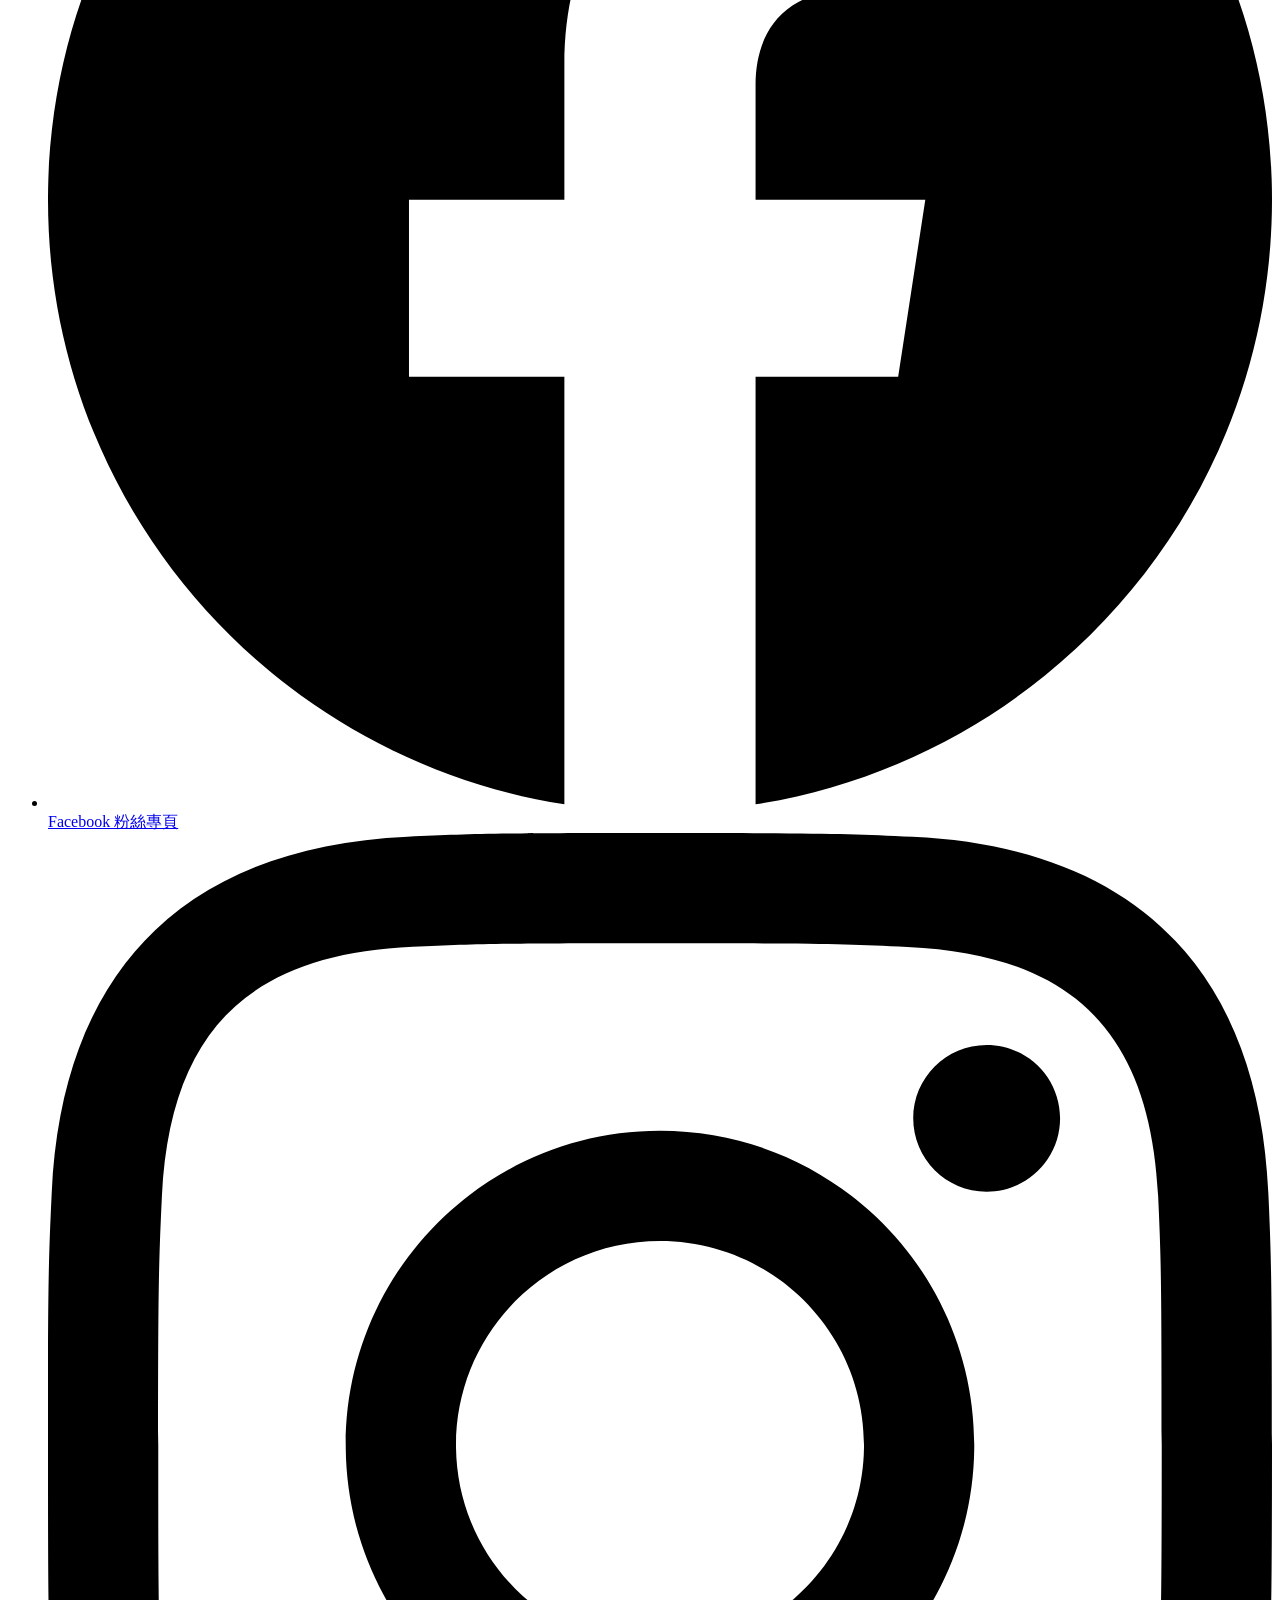
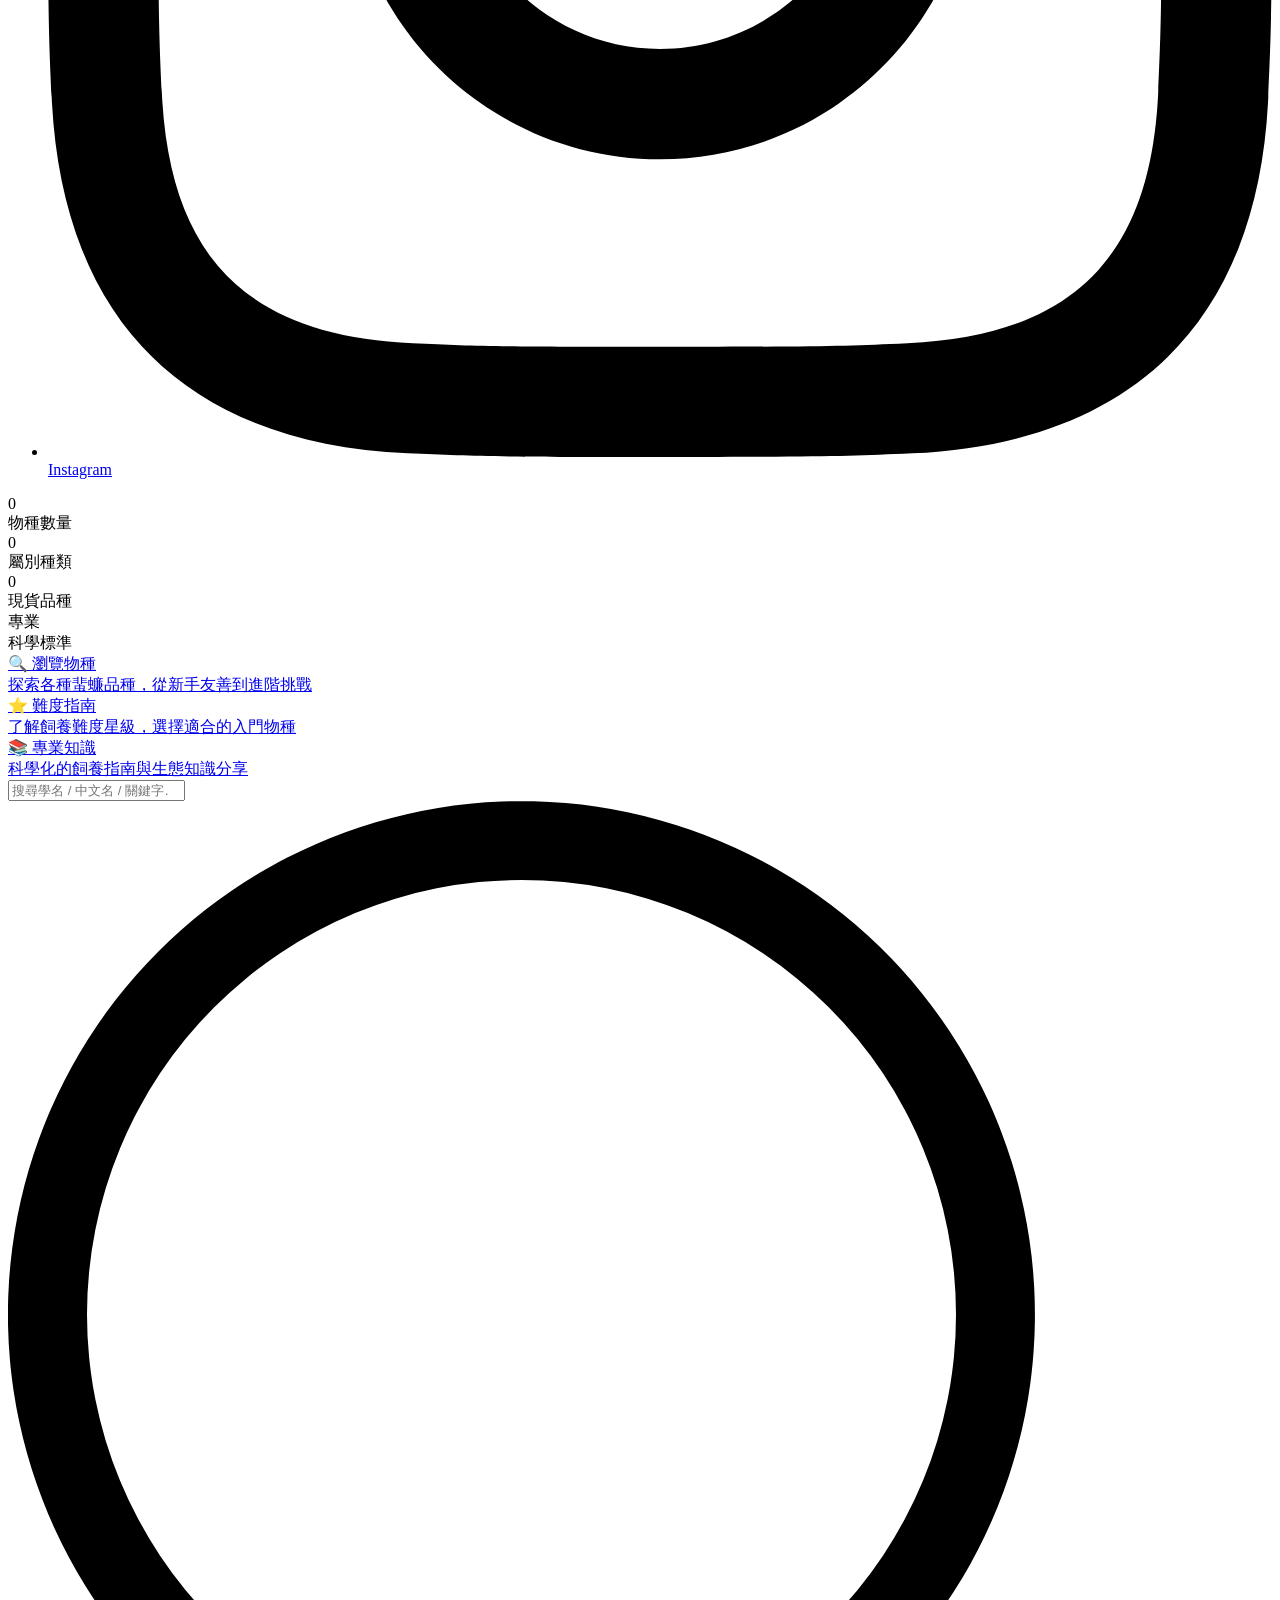
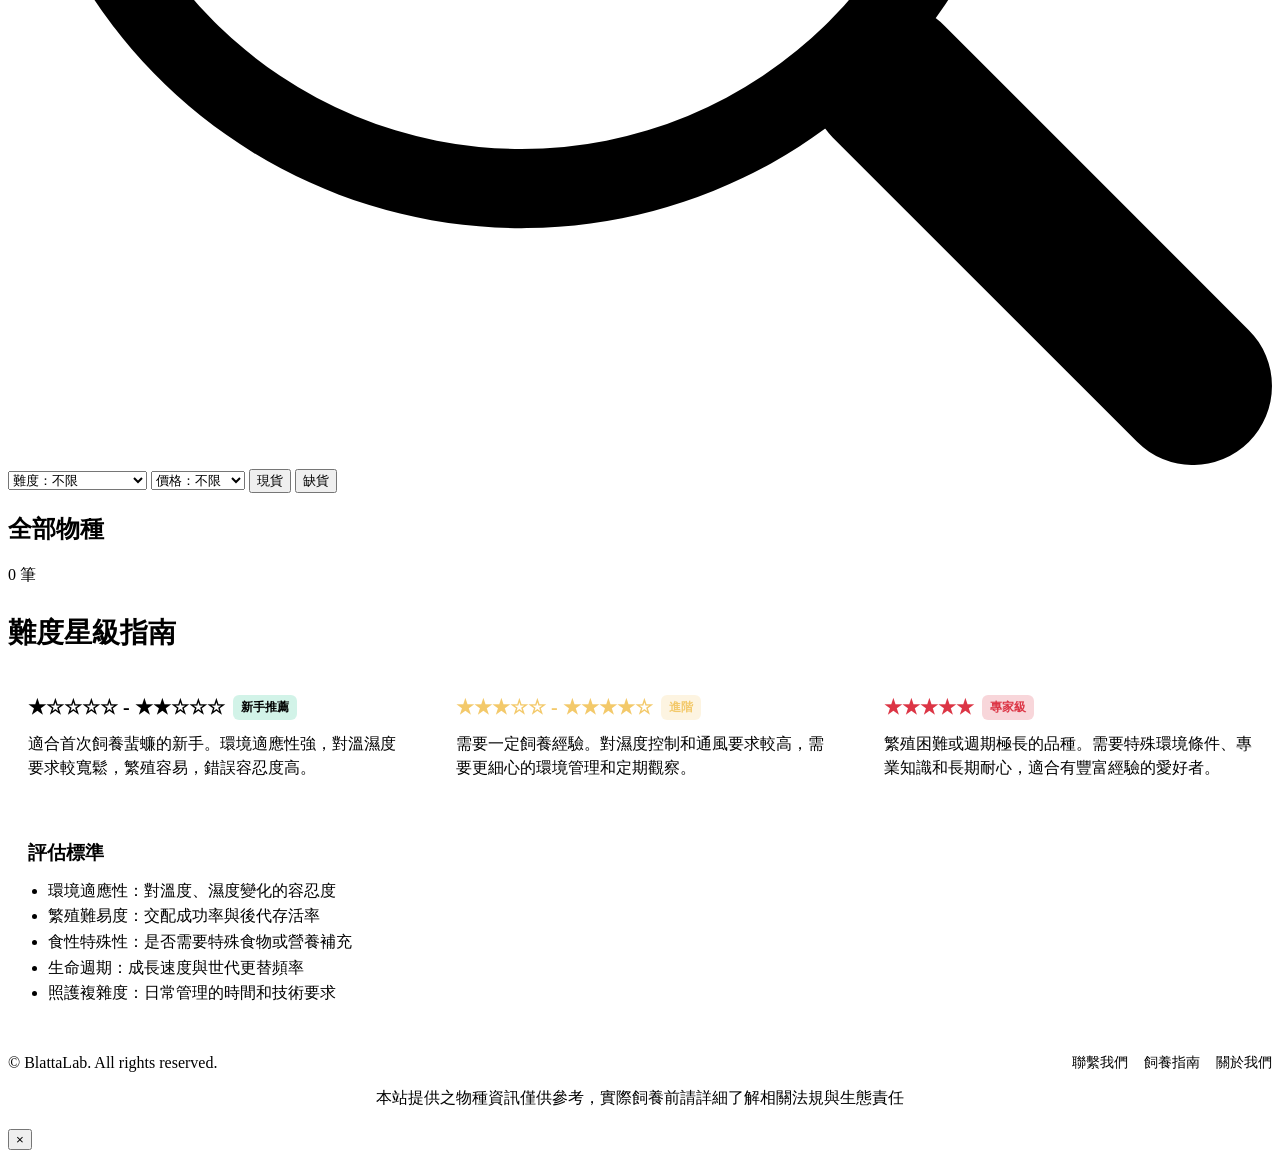
==== commit 6ec92e6d: "Update index.html" ====
--- a/index.html
+++ b/index.html
@@ -1,27 +1,24 @@
-<!DOCTYPE html>
-
+<!doctype html>
 <html lang="zh-Hant">
 <head>
-<meta charset="utf-8"/>
-<meta content="width=device-width, initial-scale=1" name="viewport"/>
-<title>BlattaLab｜蜚蠊介紹與販售 - 專業蟑螂寵物飼養指南</title>
-<meta content="BlattaLab 專注於蜚蠊（Blattodea）的研究、繁育與教育推廣。提供科學化的物種資訊與飼養建議，並提供購買服務。問號蜚蠊、多米諾骨牌蜚蠊、瓷蠊等多種寵物蟑螂。" name="description"/>
-<meta content="蜚蠊, 蟑螂寵物, Blattodea, 問號蜚蠊, 多米諾骨牌蜚蠊, 瓷蠊, 寵物昆蟲, 昆蟲飼養, 爬蟲寵物" name="keywords"/>
-<meta content="light dark" name="color-scheme"/>
-<!-- Open Graph Meta Tags for Social Media -->
-<meta content="BlattaLab｜蜚蠊介紹與販售 - 專業蟑螂寵物飼養指南" property="og:title"/>
-<meta content="專業蜚蠊研究與飼養指南，提供多種寵物蟑螂品種介紹與購買服務" property="og:description"/>
-<meta content="https://yourdomain.github.io/images/logo.png" property="og:image"/>
-<meta content="https://yourdomain.github.io/" property="og:url"/>
-<meta content="website" property="og:type"/>
-<meta content="BlattaLab" property="og:site_name"/>
-<!-- Twitter Card Meta Tags -->
-<meta content="summary_large_image" name="twitter:card"/>
-<meta content="BlattaLab｜蜚蠊介紹與販售" name="twitter:title"/>
-<meta content="專業蜚蠊研究與飼養指南" name="twitter:description"/>
-<meta content="https://yourdomain.github.io/images/logo.png" name="twitter:image"/>
-<!-- Structured Data for SEO -->
-<script type="application/ld+json">
+  <meta charset="utf-8" />
+  <meta name="viewport" content="width=device-width, initial-scale=1" />
+  <title>BlattaLab｜蜚蠊介紹與販售 - 專業蟑螂寵物飼養指南</title>
+  <meta name="description" content="BlattaLab 專注於蜚蠊（Blattodea）的研究、繁育與教育推廣。提供科學化的物種資訊與飼養建議，並提供購買服務。問號蜚蠊、多米諾骨牌蜚蠊、瓷蠊等多種寵物蟑螂。" />
+  <meta name="keywords" content="蜚蠊, 蟑螂寵物, Blattodea, 問號蜚蠊, 多米諾骨牌蜚蠊, 瓷蠊, 寵物昆蟲, 昆蟲飼養, 爬蟲寵物" />
+  <meta name="color-scheme" content="light dark" />
+  
+  <meta property="og:title" content="BlattaLab｜蜚蠊介紹與販售 - 專業蟑螂寵物飼養指南" />
+  <meta property="og:description" content="專業蜚蠊研究與飼養指南，提供多種寵物蟑螂品種介紹與購買服務" />
+  <meta property="og:image" content="https://yourdomain.github.io/images/logo.png" />
+  <meta property="og:url" content="https://yourdomain.github.io/" />
+  <meta property="og:type" content="website" />
+  <meta property="og:site_name" content="BlattaLab" />
+  <meta name="twitter:card" content="summary_large_image" />
+  <meta name="twitter:title" content="BlattaLab｜蜚蠊介紹與販售" />
+  <meta name="twitter:description" content="專業蜚蠊研究與飼養指南" />
+  <meta name="twitter:image" content="https://yourdomain.github.io/images/logo.png" />
+  <script type="application/ld+json">
   {
     "@context": "https://schema.org",
     "@type": "Organization",
@@ -29,345 +26,158 @@
     "description": "專注於蜚蠊研究、繁育與教育推廣的專業機構",
     "url": "https://yourdomain.github.io/",
     "logo": "https://yourdomain.github.io/images/logo.png",
-    "contactPoint": {
-      "@type": "ContactPoint",
-      "email": "bumbuseximius@gmail.com",
-      "contactType": "customer service"
-    },
-    "sameAs": [
-      "https://www.facebook.com/your-page",
-      "https://www.instagram.com/your-account"
-    ]
+    "contactPoint": { "@type": "ContactPoint", "email": "bumbuseximius@gmail.com", "contactType": "customer service" },
+    "sameAs": ["https://www.facebook.com/your-page", "https://www.instagram.com/your-account"]
   }
   </script>
-<!-- Canonical URL -->
-<link href="https://yourdomain.github.io/" rel="canonical"/>
-<!-- Favicon -->
-<link href="images/logo.png" rel="icon" type="image/png"/>
-<link href="images/logo.png" rel="apple-touch-icon"/>
 
-<link href="style.css" rel="stylesheet"/></head>
+  <link rel="canonical" href="https://yourdomain.github.io/" />
+  <link rel="icon" type="image/png" href="images/logo.png" />
+  <link rel="apple-touch-icon" href="images/logo.png" />
+
+  <link rel="stylesheet" href="css/style.css" />
+</head>
+
 <body>
-<header>
-<div class="nav container">
-<div aria-label="BlattaLab 標誌" class="brand">
-<div aria-hidden="true" class="logo">
-<img alt="BlattaLab Logo" src="images/logo.png"/>
-</div>
-<span>BlattaLab</span>
-</div>
-<nav style="margin-left:auto;display:flex;gap:8px;flex-wrap:wrap">
-<a href="#home">首頁</a>
-<a href="#genus">屬別瀏覽</a>
-<a href="#guide">難度星級</a>
-<a href="#about">關於我們</a>
-</nav>
-</div>
-</header>
-<main class="container" id="home">
-<section aria-labelledby="hero-title" class="hero">
-<h1 id="hero-title">蜚蠊的科學與美學</h1>
-<p>從 Blattodea 到 Lab —— 以研究級資料與設計，呈現蜚蠊的生態價值與飼養知識。</p>
-<!-- 社群媒體連結語意化 -->
-<ul aria-label="社群媒體連結" class="social-links">
-<li>
-<a class="social-link" href="https://www.facebook.com/your-page" rel="noopener" target="_blank">
-<svg class="social-icon" viewbox="0 0 24 24">
-<path d="M24 12.073c0-6.627-5.373-12-12-12s-12 5.373-12 12c0 5.99 4.388 10.954 10.125 11.854v-8.385H7.078v-3.47h3.047V9.43c0-3.007 1.792-4.669 4.533-4.669 1.312 0 2.686.235 2.686.235v2.953H15.83c-1.491 0-1.956.925-1.956 1.874v2.25h3.328l-.532 3.47h-2.796v8.385C19.612 23.027 24 18.062 24 12.073z"></path>
-</svg>
-    Facebook 粉絲專頁
-  </a>
+  <header>
+    <div class="nav container">
+      <div class="brand" aria-label="BlattaLab 標誌">
+        <div class="logo" aria-hidden="true"><img src="images/logo.png" alt="BlattaLab Logo" /></div>
+        <span>BlattaLab</span>
+      </div>
+      <nav style="margin-left:auto;display:flex;gap:8px;flex-wrap:wrap">
+        <a href="#home">首頁</a>
+        <a href="#genus">屬別瀏覽</a>
+        <a href="#guide">難度星級</a>
+        <a href="#about">關於我們</a>
+      </nav>
+    </div>
+  </header>
+  
+  <main id="home" class="container">
+    <section class="hero" aria-labelledby="hero-title">
+      <h1 id="hero-title">蜚蠊的科學與美學</h1>
+      <p>從 Blattodea 到 Lab —— 以研究級資料與設計，呈現蜚蠊的生態價值與飼養知識。</p>
+      
+      <ul class="social-links" aria-label="社群媒體連結">
+        <li>
+          <a href="https://www.facebook.com/your-page" class="social-link" target="_blank" rel="noopener">
+            <svg class="social-icon" viewBox="0 0 24 24"><path d="M24 12.073c0-6.627-5.373-12-12-12s-12 5.373-12 12c0 5.99 4.388 10.954 10.125 11.854v-8.385H7.078v-3.47h3.047V9.43c0-3.007 1.792-4.669 4.533-4.669 1.312 0 2.686.235 2.686.235v2.953H15.83c-1.491 0-1.956.925-1.956 1.874v2.25h3.328l-.532 3.47h-2.796v8.385C19.612 23.027 24 18.062 24 12.073z"/></svg>
+            Facebook 粉絲專頁
+          </a>
+        </li>
+        <li>
+          <a href="https://www.instagram.com/your-account" class="social-link" target="_blank" rel="noopener">
+            <svg class="social-icon" viewBox="0 0 24 24"><path d="M12 2.163c3.204 0 3.584.012 4.85.07 3.252.148 4.771 1.691 4.919 4.919.058 1.265.069 1.645.069 4.849 0 3.205-.012 3.584-.069 4.849-.149 3.225-1.664 4.771-4.919 4.919-1.266.058-1.644.07-4.85.07-3.204 0-3.584-.012-4.849-.07-3.26-.149-4.771-1.699-4.919-4.92-.058-1.265-.07-1.644-.07-4.849 0-3.204.013-3.583.07-4.849.149-3.227 1.664-4.771 4.919-4.919 1.266-.057 1.645-.069 4.849-.069zm0-2.163c-3.259 0-3.667.014-4.947.072-4.358.2-6.78 2.618-6.98 6.98-.059 1.281-.073 1.689-.073 4.948 0 3.259.014 3.668.072 4.948.2 4.358 2.618 6.78 6.98 6.98 1.281.058 1.689.072 4.948.072 3.259 0 3.668-.014 4.948-.072 4.354-.2 6.782-2.618 6.979-6.98.059-1.28.073-1.689.073-4.948 0-3.259-.014-3.667-.072-4.947-.196-4.354-2.617-6.78-6.979-6.98-1.281-.059-1.69-.073-4.949-.073zm0 5.838c-3.403 0-6.162 2.759-6.162 6.162s2.759 6.163 6.162 6.163 6.162-2.759 6.162-6.163c0-3.403-2.759-6.162-6.162-6.162zm0 10.162c-2.209 0-4-1.79-4-4 0-2.209 1.791-4 4-4s4 1.791 4 4c0 2.21-1.791 4-4 4zm6.406-11.845c-.796 0-1.441.645-1.441 1.44s.645 1.44 1.441 1.44c.795 0 1.439-.645 1.439-1.44s-.644-1.44-1.439-1.44z"/></svg>
+            Instagram
+          </a>
+        </li>
+      </ul>
 
-</li>
-<li>
-<a class="social-link" href="https://www.instagram.com/your-account" rel="noopener" target="_blank">
-<svg class="social-icon" viewbox="0 0 24 24">
-<path d="M12 2.163c3.204 0 3.584.012 4.85.07 3.252.148 4.771 1.691 4.919 4.919.058 1.265.069 1.645.069 4.849 0 3.205-.012 3.584-.069 4.849-.149 3.225-1.664 4.771-4.919 4.919-1.266.058-1.644.07-4.85.07-3.204 0-3.584-.012-4.849-.07-3.26-.149-4.771-1.699-4.919-4.92-.058-1.265-.07-1.644-.07-4.849 0-3.204.013-3.583.07-4.849.149-3.227 1.664-4.771 4.919-4.919 1.266-.057 1.645-.069 4.849-.069zm0-2.163c-3.259 0-3.667.014-4.947.072-4.358.2-6.78 2.618-6.98 6.98-.059 1.281-.073 1.689-.073 4.948 0 3.259.014 3.668.072 4.948.2 4.358 2.618 6.78 6.98 6.98 1.281.058 1.689.072 4.948.072 3.259 0 3.668-.014 4.948-.072 4.354-.2 6.782-2.618 6.979-6.98.059-1.28.073-1.689.073-4.948 0-3.259-.014-3.667-.072-4.947-.196-4.354-2.617-6.78-6.979-6.98-1.281-.059-1.69-.073-4.949-.073zm0 5.838c-3.403 0-6.162 2.759-6.162 6.162s2.759 6.163 6.162 6.163 6.162-2.759 6.162-6.163c0-3.403-2.759-6.162-6.162-6.162zm0 10.162c-2.209 0-4-1.79-4-4 0-2.209 1.791-4 4-4s4 1.791 4 4c0 2.21-1.791 4-4 4zm6.406-11.845c-.796 0-1.441.645-1.441 1.44s.645 1.44 1.441 1.44c.795 0 1.439-.645 1.439-1.44s-.644-1.44-1.439-1.44z"></path>
-</svg>
-    Instagram
-  </a>
-</li>
-</ul>
-<!-- 統計數據區塊不變 -->
-<div class="stats">
-<div class="stat-item">
-<span class="stat-number" id="species-count">0</span>
-<div class="stat-label">物種數量</div>
-</div>
-<div class="stat-item">
-<span class="stat-number" id="genus-count">0</span>
-<div class="stat-label">屬別種類</div>
-</div>
-<div class="stat-item">
-<span class="stat-number" id="in-stock-count">0</span>
-<div class="stat-label">現貨品種</div>
-</div>
-<div class="stat-item">
-<span class="stat-number">專業</span>
-<div class="stat-label">科學標準</div>
-</div>
-</div>
-<nav aria-label="快速導航" class="quick-nav">
-<a class="quick-nav-item" href="#genus">
-<div class="quick-nav-title">🔍 瀏覽物種</div>
-<div class="quick-nav-desc">探索各種蜚蠊品種，從新手友善到進階挑戰</div>
-</a>
-<a class="quick-nav-item" href="#guide">
-<div class="quick-nav-title">⭐ 難度指南</div>
-<div class="quick-nav-desc">了解飼養難度星級，選擇適合的入門物種</div>
-</a>
-<a class="quick-nav-item" href="#about">
-<div class="quick-nav-title">📚 專業知識</div>
-<div class="quick-nav-desc">科學化的飼養指南與生態知識分享</div>
-</a>
-</nav>
-</section>
-<section aria-label="篩選工具" class="toolbar">
-<div class="search-container">
-<input aria-label="搜尋物種" autocomplete="off" class="search-input" id="q" placeholder="搜尋學名 / 中文名 / 關鍵字…" type="search"/>
-<svg class="search-icon" viewbox="0 0 16 16">
-<path d="M11.742 10.344a6.5 6.5 0 1 0-1.397 1.398h-.001c.03.04.062.078.098.115l3.85 3.85a1 1 0 0 0 1.415-1.414l-3.85-3.85a1.007 1.007 0 0 0-.115-.1zM12 6.5a5.5 5.5 0 1 1-11 0 5.5 5.5 0 0 1 11 0z"></path>
-</svg>
-<div class="search-suggestions" id="search-suggestions">
-<!-- JS 動態生成建議 -->
-</div>
-</div>
-<select aria-label="飼養難度" id="difficulty">
-<option value="">難度：不限</option>
-<option value="1">★☆☆☆☆（新手）</option>
-<option value="2">★★☆☆☆（新手）</option>
-<option value="3">★★★☆☆</option>
-<option value="4">★★★★☆</option>
-<option value="5">★★★★★（進階）</option>
-</select>
-<select aria-label="價格範圍" id="price-filter">
-<option value="">價格：不限</option>
-<option value="0-500">$500 以下</option>
-<option value="500-1000">$500-1000</option>
-<option value="1000-2000">$1000-2000</option>
-<option value="2000+">$2000 以上</option>
-<option value="contact">需詢價</option>
-</select>
-<!-- 用 button 取代 div，無障礙且可鍵盤操作 -->
-<button class="chip" data-tag="現貨" type="button">現貨</button>
-<button class="chip" data-tag="缺貨" type="button">缺貨</button>
-</section>
-<section id="genus">
-<div aria-label="屬別" class="genus-tabs" role="tablist">
-<!-- JS 生成屬別標籤 -->
-</div>
-<div class="section-title">
-<h2 id="section-title">全部物種</h2>
-<div class="count" id="count">0 筆</div>
-</div>
-<div aria-live="polite" class="grid" id="grid">
-<!-- JS 生成卡片 -->
-</div>
-</section>
-<section class="container" id="guide" style="margin-top:28px">
-<div class="section-title"><h2 style="font-size: 28px;">難度星級指南</h2></div>
-<div style="display: grid; grid-template-columns: repeat(auto-fit, minmax(300px, 1fr)); gap: 20px; margin: 20px 0;">
-<div style="background: var(--panel); padding: 20px; border-radius: 14px; border: 1px solid var(--ring);">
-<h3 style="color: var(--brand); margin: 0 0 12px 0; display: flex; align-items: center; gap: 8px;">
-<span style="font-size: 20px;">★☆☆☆☆ - ★★☆☆☆</span>
-<span style="background: rgba(33, 196, 140, 0.2); color: var(--brand); padding: 4px 8px; border-radius: 6px; font-size: 12px;">新手推薦</span>
-</h3>
-<p style="color: var(--muted); margin: 0; line-height: 1.5;">
-          適合首次飼養蜚蠊的新手。環境適應性強，對溫濕度要求較寬鬆，繁殖容易，錯誤容忍度高。
-        </p>
-</div>
-<div style="background: var(--panel); padding: 20px; border-radius: 14px; border: 1px solid var(--ring);">
-<h3 style="color: #f3c96a; margin: 0 0 12px 0; display: flex; align-items: center; gap: 8px;">
-<span style="font-size: 20px;">★★★☆☆ - ★★★★☆</span>
-<span style="background: rgba(243, 201, 106, 0.2); color: #f3c96a; padding: 4px 8px; border-radius: 6px; font-size: 12px;">進階</span>
-</h3>
-<p style="color: var(--muted); margin: 0; line-height: 1.5;">
-          需要一定飼養經驗。對濕度控制和通風要求較高，需要更細心的環境管理和定期觀察。
-        </p>
-</div>
-<div style="background: var(--panel); padding: 20px; border-radius: 14px; border: 1px solid var(--ring);">
-<h3 style="color: #dc3545; margin: 0 0 12px 0; display: flex; align-items: center; gap: 8px;">
-<span style="font-size: 20px;">★★★★★</span>
-<span style="background: rgba(220, 53, 69, 0.2); color: #dc3545; padding: 4px 8px; border-radius: 6px; font-size: 12px;">專家級</span>
-</h3>
-<p style="color: var(--muted); margin: 0; line-height: 1.5;">
-          繁殖困難或週期極長的品種。需要特殊環境條件、專業知識和長期耐心，適合有豐富經驗的愛好者。
-        </p>
-</div>
-</div>
-<div style="background: var(--card); padding: 20px; border-radius: 14px; border: 1px solid var(--ring); margin-top: 20px;">
-<h3 style="color: var(--brand); margin: 0 0 12px 0;">評估標準</h3>
-<ul style="color: var(--muted); line-height: 1.6; margin: 0; padding-left: 20px;">
-<li>環境適應性：對溫度、濕度變化的容忍度</li>
-<li>繁殖難易度：交配成功率與後代存活率</li>
-<li>食性特殊性：是否需要特殊食物或營養補充</li>
-<li>生命週期：成長速度與世代更替頻率</li>
-<li>照護複雜度：日常管理的時間和技術要求</li>
-</ul>
-</div>
-</section>
-</main>
-<!-- 修改後的 About 區段（含最佳化語意與無障礙建議） -->
-<section class="container" id="about" style="margin-top:28px">
-<div class="section-title"><h2>關於 BlattaLab</h2></div>
-<!-- 品牌視覺元素 -->
-<div class="about-content" style="display: flex; gap: 24px; align-items: flex-start; margin-top: 16px;">
-<!-- Logo 視覺元素 -->
-<div class="about-logo" style="flex-shrink: 0;">
-<img alt="BlattaLab Logo" src="images/logo.png" style="
-        width: 160px; 
-        height: 160px; 
-        border-radius: 16px; 
-        box-shadow: 0 8px 24px rgba(33, 196, 140, 0.15);
-        border: 2px solid rgba(33, 196, 140, 0.2);
-      "/>
-</div>
-<!-- 資訊 -->
-<div class="about-text" style="flex: 1;">
-<p style="color:var(--muted);max-width:80ch;margin:0 0 16px 0;">
-        Email : <a href="mailto:bumbuseximius@gmail.com" style="color:var(--brand);text-decoration:underline;">bumbuseximius@gmail.com</a>
-</p>
-<!-- 品牌理念 -->
-<div style="background: var(--panel); padding: 16px; border-radius: 12px; border: 1px solid var(--ring);">
-<h3 style="margin: 0 0 8px 0; font-size: 14px; color: var(--brand); font-weight: 600;">品牌理念</h3>
-<p style="margin: 0; font-size: 14px; color: var(--muted); line-height: 1.5;">
-          結合科學研究的態度與實驗室的標準，BlattaLab 不僅是蜚蠊愛好者的知識寶庫，更是連接學術研究與大眾教育的橋樑。每一個物種資訊都經過仔細驗證，每一份飼養建議都源於實際經驗。
-        </p>
-</div>
-<!-- 服務特色（用 ul/li 語意化） -->
-<ul style="display: grid; grid-template-columns: repeat(auto-fit, minmax(200px, 1fr)); gap: 12px; margin-top: 16px; list-style: none; padding-left: 0;">
-<li style="background: var(--card); padding: 12px; border-radius: 10px; border: 1px solid var(--ring);">
-<h4 style="margin: 0 0 6px 0; color: var(--brand); font-size: 13px;">🔬 科學標準</h4>
-<p style="margin: 0; color: var(--muted); font-size: 12px; line-height: 1.4;">
-            研究級資料收集與驗證
-          </p>
-</li>
-<li style="background: var(--card); padding: 12px; border-radius: 10px; border: 1px solid var(--ring);">
-<h4 style="margin: 0 0 6px 0; color: var(--brand); font-size: 13px;">📦 安全配送</h4>
-<p style="margin: 0; color: var(--muted); font-size: 12px; line-height: 1.4;">
-            安全包裝，品質保證
-          </p>
-</li>
-<li style="background: var(--card); padding: 12px; border-radius: 10px; border: 1px solid var(--ring);">
-<h4 style="margin: 0 0 6px 0; color: var(--brand); font-size: 13px;">🎓 教育推廣</h4>
-<p style="margin: 0; color: var(--muted); font-size: 12px; line-height: 1.4;">
-            專業飼養知識分享
-          </p>
-</li>
-</ul>
-</div>
-</div>
-<!-- FAQ 區塊（增加 aria-label） -->
-<div style="margin-top: 32px;">
-<h3 style="color: var(--text); margin-bottom: 16px;">常見問題 FAQ</h3>
-<div aria-label="常見問題列表" style="display: grid; gap: 12px;">
-<details style="background: var(--panel); border: 1px solid var(--ring); border-radius: 12px; padding: 16px;">
-<summary style="color: var(--brand); cursor: pointer; font-weight: 600; margin-bottom: 8px;">
-          新手應該選擇什麼品種？
-        </summary>
-<p style="color: var(--muted); margin: 0; line-height: 1.5;">
-          推薦從 1-2 星難度開始，如多米諾骨牌蜚蠊或卡佛爾瓷蠊。這些品種適應性強，對環境要求較寬鬆，適合累積飼養經驗。
-        </p>
-</details>
-<details style="background: var(--panel); border: 1px solid var(--ring); border-radius: 12px; padding: 16px;">
-<summary style="color: var(--brand); cursor: pointer; font-weight: 600; margin-bottom: 8px;">
-          如何控制濕度？
-        </summary>
-<p style="color: var(--muted); margin: 0; line-height: 1.5;">
-          建議使用濕度計監控，並提供乾濕分明的環境。可透過水盤、濕潤底材一側來創造濕度梯度，避免整體過濕導致黴菌問題。
-        </p>
-</details>
-<details style="background: var(--panel); border: 1px solid var(--ring); border-radius: 12px; padding: 16px;">
-<summary style="color: var(--brand); cursor: pointer; font-weight: 600; margin-bottom: 8px;">
-          餵食頻率如何安排？
-        </summary>
-<p style="color: var(--muted); margin: 0; line-height: 1.5;">
-          成蟲每週 2-3 次，幼蟲可以每日餵食。以高蛋白犬貓飼料為主食，搭配新鮮蔬果。避免食物腐敗，及時清理剩餘食物。
-        </p>
-</details>
-</div>
-</div>
-</section>
+      <div class="stats">
+        <div class="stat-item"><span class="stat-number" id="species-count">0</span><div class="stat-label">物種數量</div></div>
+        <div class="stat-item"><span class="stat-number" id="genus-count">0</span><div class="stat-label">屬別種類</div></div>
+        <div class="stat-item"><span class="stat-number" id="in-stock-count">0</span><div class="stat-label">現貨品種</div></div>
+        <div class="stat-item"><span class="stat-number">專業</span><div class="stat-label">科學標準</div></div>
+      </div>
 
-<footer class="container">
-<div style="display: flex; justify-content: space-between; align-items: center; flex-wrap: wrap; gap: 16px;">
-<div>© <span id="year"></span> BlattaLab. All rights reserved.</div>
-<div style="display: flex; gap: 16px; font-size: 14px;">
-<a href="mailto:bumbuseximius@gmail.com" style="color: var(--muted); text-decoration: none;">聯繫我們</a>
-<a href="#guide" style="color: var(--muted); text-decoration: none;">飼養指南</a>
-<a href="#about" style="color: var(--muted); text-decoration: none;">關於我們</a>
-</div>
-</div>
-<div class="note" style="margin-top: 16px; text-align: center;">
-      本站提供之物種資訊僅供參考，實際飼養前請詳細了解相關法規與生態責任
+      <nav class="quick-nav" aria-label="快速導航">
+        <a href="#genus" class="quick-nav-item"><div class="quick-nav-title">🔍 瀏覽物種</div><div class="quick-nav-desc">探索各種蜚蠊品種，從新手友善到進階挑戰</div></a>
+        <a href="#guide" class="quick-nav-item"><div class="quick-nav-title">⭐ 難度指南</div><div class="quick-nav-desc">了解飼養難度星級，選擇適合的入門物種</div></a>
+        <a href="#about" class="quick-nav-item"><div class="quick-nav-title">📚 專業知識</div><div class="quick-nav-desc">科學化的飼養指南與生態知識分享</div></a>
+      </nav>
+    </section>
+
+    <section class="toolbar" aria-label="篩選工具">
+        <div class="search-container">
+            <input id="q" type="search" class="search-input" placeholder="搜尋學名 / 中文名 / 關鍵字…" aria-label="搜尋物種" autocomplete="off" />
+            <svg class="search-icon" viewBox="0 0 16 16"><path d="M11.742 10.344a6.5 6.5 0 1 0-1.397 1.398h-.001c.03.04.062.078.098.115l3.85 3.85a1 1 0 0 0 1.415-1.414l-3.85-3.85a1.007 1.007 0 0 0-.115-.1zM12 6.5a5.5 5.5 0 1 1-11 0 5.5 5.5 0 0 1 11 0z"/></svg>
+            <div id="search-suggestions" class="search-suggestions"></div>
+        </div>
+        <select id="difficulty" aria-label="飼養難度"><option value="">難度：不限</option><option value="1">★☆☆☆☆（新手）</option><option value="2">★★☆☆☆（新手）</option><option value="3">★★★☆☆</option><option value="4">★★★★☆</option><option value="5">★★★★★（進階）</option></select>
+        <select id="price-filter" aria-label="價格範圍"><option value="">價格：不限</option><option value="0-500">$500 以下</option><option value="500-1000">$500-1000</option><option value="1000-2000">$1000-2000</option><option value="2000+">$2000 以上</option><option value="contact">需詢價</option></select>
+        <button class="chip" data-tag="現貨" type="button">現貨</button>
+        <button class="chip" data-tag="缺貨" type="button">缺貨</button>
+    </section>
+
+    <section id="genus">
+      <div class="genus-tabs" role="tablist" aria-label="屬別"></div>
+      <div class="section-title"><h2 id="section-title">全部物種</h2><div class="count" id="count">0 筆</div></div>
+      <div class="grid" id="grid" aria-live="polite"></div>
+    </section>
+
+    <section id="guide" class="container" style="margin-top:28px">
+        <div class="section-title"><h2 style="font-size: 28px;">難度星級指南</h2></div>
+        <div style="display: grid; grid-template-columns: repeat(auto-fit, minmax(300px, 1fr)); gap: 20px; margin: 20px 0;">
+            <div style="background: var(--panel); padding: 20px; border-radius: 14px; border: 1px solid var(--ring);"><h3 style="color: var(--brand); margin: 0 0 12px 0; display: flex; align-items: center; gap: 8px;"><span style="font-size: 20px;">★☆☆☆☆ - ★★☆☆☆</span><span style="background: rgba(33, 196, 140, 0.2); color: var(--brand); padding: 4px 8px; border-radius: 6px; font-size: 12px;">新手推薦</span></h3><p style="color: var(--muted); margin: 0; line-height: 1.5;">適合首次飼養蜚蠊的新手。環境適應性強，對溫濕度要求較寬鬆，繁殖容易，錯誤容忍度高。</p></div>
+            <div style="background: var(--panel); padding: 20px; border-radius: 14px; border: 1px solid var(--ring);"><h3 style="color: #f3c96a; margin: 0 0 12px 0; display: flex; align-items: center; gap: 8px;"><span style="font-size: 20px;">★★★☆☆ - ★★★★☆</span><span style="background: rgba(243, 201, 106, 0.2); color: #f3c96a; padding: 4px 8px; border-radius: 6px; font-size: 12px;">進階</span></h3><p style="color: var(--muted); margin: 0; line-height: 1.5;">需要一定飼養經驗。對濕度控制和通風要求較高，需要更細心的環境管理和定期觀察。</p></div>
+            <div style="background: var(--panel); padding: 20px; border-radius: 14px; border: 1px solid var(--ring);"><h3 style="color: #dc3545; margin: 0 0 12px 0; display: flex; align-items: center; gap: 8px;"><span style="font-size: 20px;">★★★★★</span><span style="background: rgba(220, 53, 69, 0.2); color: #dc3545; padding: 4px 8px; border-radius: 6px; font-size: 12px;">專家級</span></h3><p style="color: var(--muted); margin: 0; line-height: 1.5;">繁殖困難或週期極長的品種。需要特殊環境條件、專業知識和長期耐心，適合有豐富經驗的愛好者。</p></div>
+        </div>
+        <div style="background: var(--card); padding: 20px; border-radius: 14px; border: 1px solid var(--ring); margin-top: 20px;">
+            <h3 style="color: var(--brand); margin: 0 0 12px 0;">評估標準</h3>
+            <ul style="color: var(--muted); line-height: 1.6; margin: 0; padding-left: 20px;">
+                <li>環境適應性：對溫度、濕度變化的容忍度</li>
+                <li>繁殖難易度：交配成功率與後代存活率</li>
+                <li>食性特殊性：是否需要特殊食物或營養補充</li>
+                <li>生命週期：成長速度與世代更替頻率</li>
+                <li>照護複雜度：日常管理的時間和技術要求</li>
+            </ul>
+        </div>
+    </section>
+
+    <section id="about" class="container" style="margin-top:28px">
+      </section>
+  </main>
+
+  <footer class="container">
+    <div style="display: flex; justify-content: space-between; align-items: center; flex-wrap: wrap; gap: 16px;">
+      <div>© <span id="year"></span> BlattaLab. All rights reserved.</div>
+      <div style="display: flex; gap: 16px; font-size: 14px;">
+        <a href="mailto:bumbuseximius@gmail.com" style="color: var(--muted); text-decoration: none;">聯繫我們</a>
+        <a href="#guide" style="color: var(--muted); text-decoration: none;">飼養指南</a>
+        <a href="#about" style="color: var(--muted); text-decoration: none;">關於我們</a>
+      </div>
     </div>
-</footer>
-<!-- Modal 彈窗 -->
-<div aria-hidden="true" class="modal" id="modal">
-<div class="modal-content">
-<div class="modal-header">
-<div>
-<h2 class="modal-title" id="modal-title"></h2>
-<p class="modal-subtitle" id="modal-subtitle"></p>
-</div>
-<button aria-label="關閉" class="close-btn" id="close-modal">×</button>
-</div>
-<div class="modal-body">
-<img alt="" class="modal-image" id="modal-image" style="display: none;"/>
-<div class="modal-info" id="modal-info">
-<!-- JS 生成內容 -->
-</div>
-<!-- 新增：Modal 中的購買操作區域 -->
-<div class="modal-actions" id="modal-actions">
-<!-- JS 生成購買按鈕 -->
-</div>
-</div>
-</div>
-</div>
-<template id="card-tpl">
-<article class="card" data-genus="" data-tags="">
-<div aria-hidden="true" class="thumb"><div class="ph">待補圖片</div></div>
-<div class="card-body">
-<div class="latin"></div>
-<div class="cn"></div>
-<div class="meta"></div>
-<div class="row temp"></div>
-<div class="row diet"></div>
-<div class="row diff"></div>
-<div class="buy">
-<a class="btn" rel="noopener" target="_blank">詳細介紹</a>
-</div>
-</div>
-</article>
-</template>
+    <div class="note" style="margin-top: 16px; text-align: center;">本站提供之物種資訊僅供參考，實際飼養前請詳細了解相關法規與生態責任</div>
+  </footer>
 
-<!-- Google Analytics (請替換為您的 GA ID) -->
+  <div id="modal" class="modal" aria-hidden="true">
+    <div class="modal-content">
+      <div class="modal-header">
+        <div><h2 class="modal-title" id="modal-title"></h2><p class="modal-subtitle" id="modal-subtitle"></p></div>
+        <button class="close-btn" id="close-modal" aria-label="關閉">&times;</button>
+      </div>
+      <div class="modal-body">
+        <img id="modal-image" class="modal-image" alt="" style="display: none;" />
+        <div class="modal-info" id="modal-info"></div>
+        <div class="modal-actions" id="modal-actions"></div>
+      </div>
+    </div>
+  </div>
 
+  <template id="card-tpl">
+    <article class="card" data-genus="" data-tags="">
+      <div class="thumb" aria-hidden="true"><div class="ph">待補圖片</div></div>
+      <div class="card-body">
+        <div class="latin"></div>
+        <div class="cn"></div>
+        <div class="meta"></div>
+        <div class="row temp"></div>
+        <div class="row diet"></div>
+        <div class="row diff"></div>
+        <div class="buy"><a class="btn" target="_blank" rel="noopener">詳細介紹</a></div>
+      </div>
+    </article>
+  </template>
 
-<!-- JSON-LD 結構化資料 for 商品 -->
-<script type="application/ld+json">
-  {
-    "@context": "https://schema.org",
-    "@type": "ItemList",
-    "name": "蜚蠊物種列表",
-    "description": "BlattaLab 提供的各種蜚蠊品種",
-    "itemListElement": [
-      {
-        "@type": "Product",
-        "name": "多米諾骨牌蜚蠊",
-        "description": "黑底白圓斑，似骨牌，新手友善品種",
-        "brand": "BlattaLab",
-        "category": "寵物昆蟲",
-        "offers": {
-          "@type": "Offer",
-          "availability": "https://schema.org/InStock",
-          "price": "0",
-          "priceCurrency": "TWD"
-        }
-      }
-    ]
-  }
-    
+  <script type="module" src="js/main.js"></script>
+
+  <script async src="https://www.googletagmanager.com/gtag/js?id=GA_MEASUREMENT_ID"></script>
+  <script>
+    window.dataLayer = window.dataLayer || [];
+    function gtag(){dataLayer.push(arguments);}
+    gtag('js', new Date());
+    gtag('config', 'GA_MEASUREMENT_ID');
   </script>
-<script src="app.js"></script></body>
+</body>
 </html>
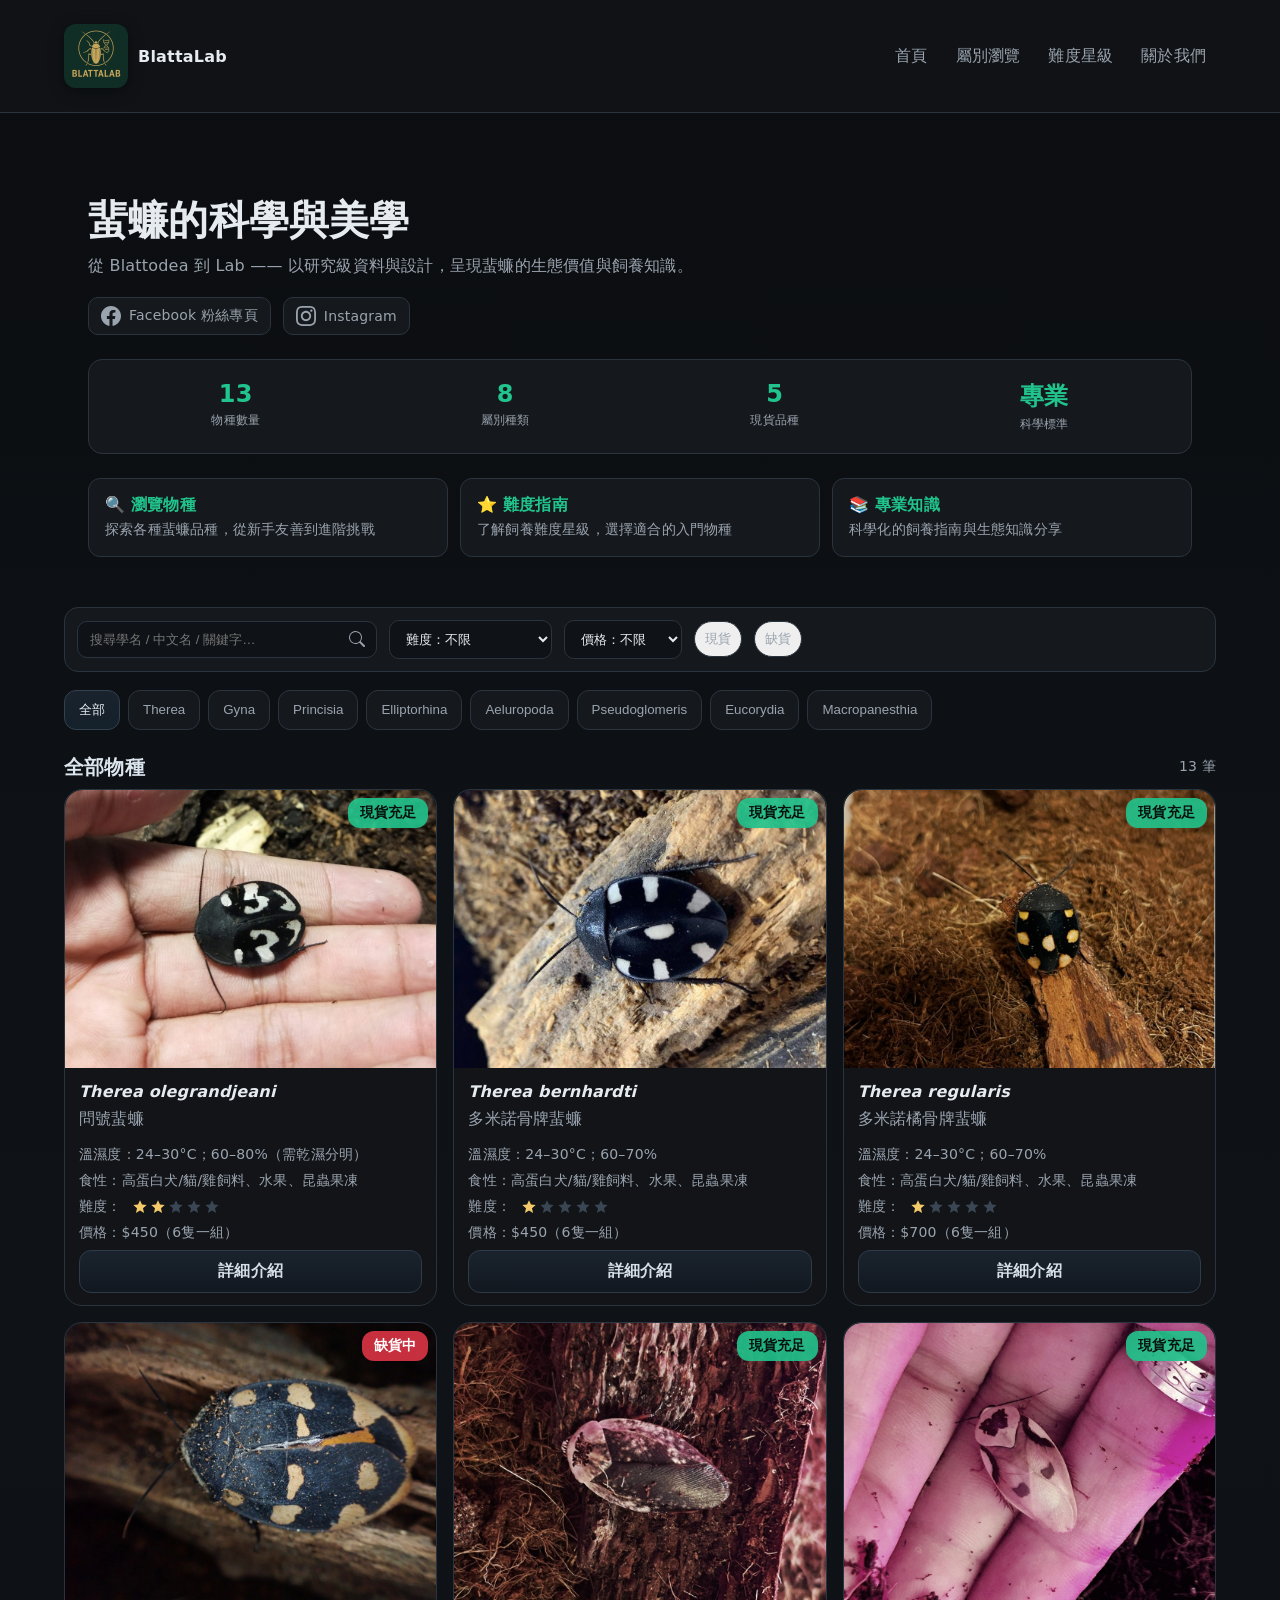
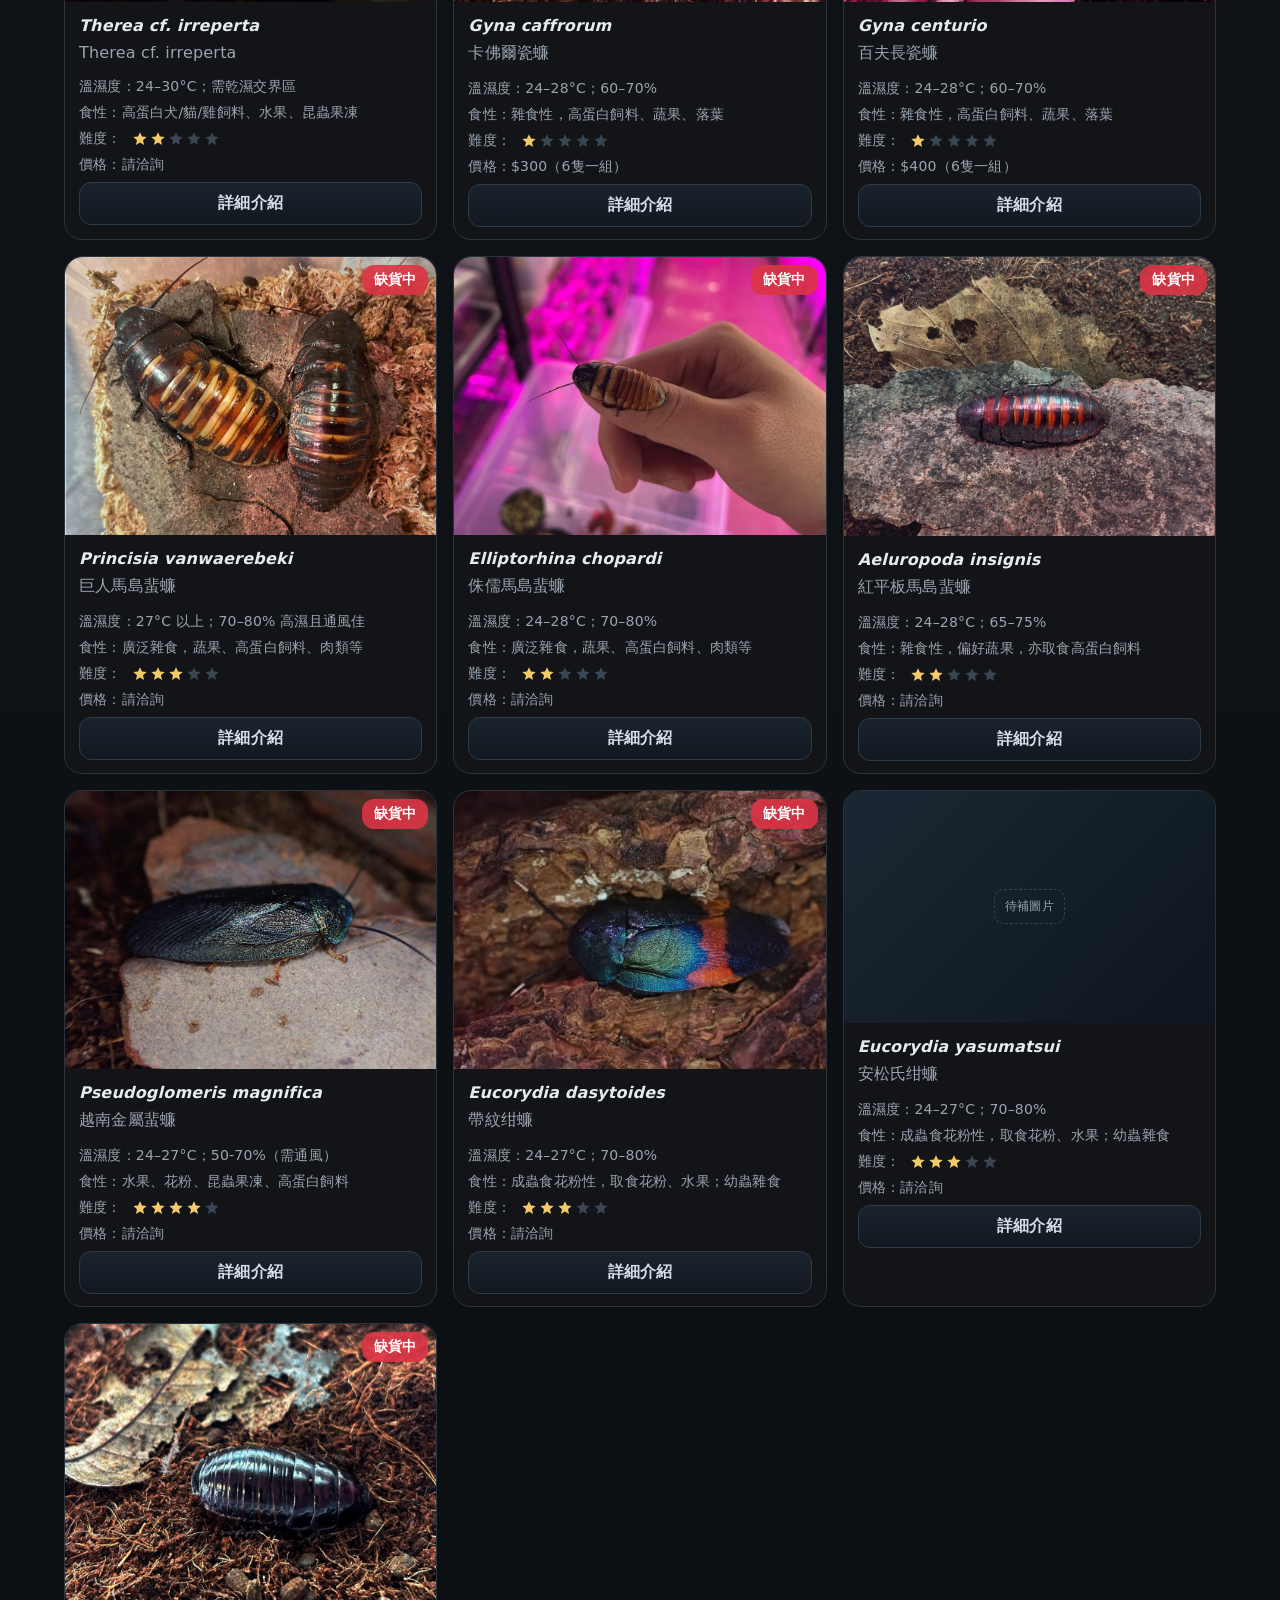
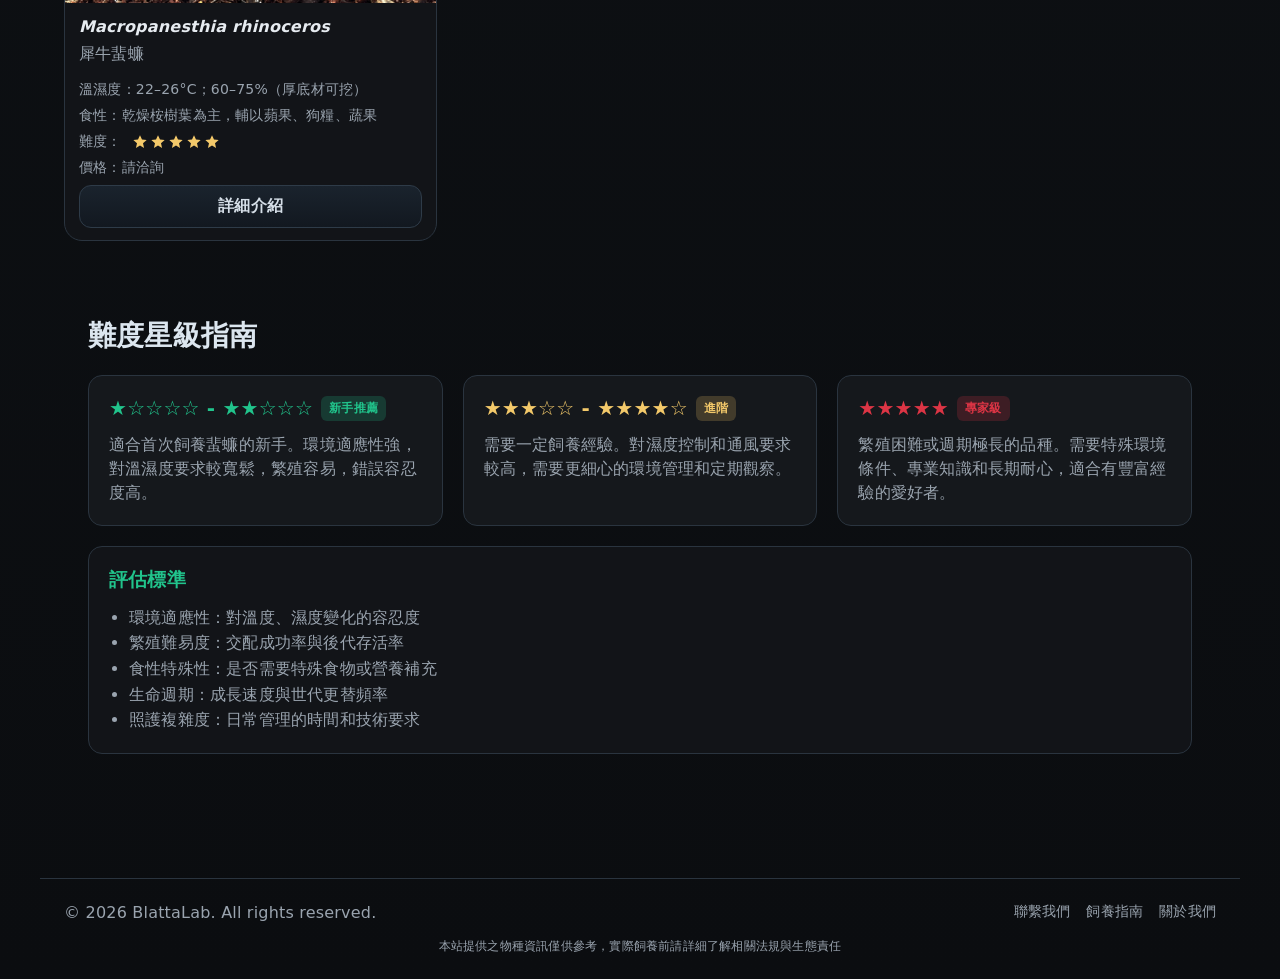
==== commit 9b1f75d8: "Update index.html" ====
--- a/index.html
+++ b/index.html
@@ -67,7 +67,7 @@
           </a>
         </li>
         <li>
-          <a href="https://www.instagram.com/your-account" class="social-link" target="_blank" rel="noopener">
+          <a href="https://www.instagram.com/blattalab/?utm_source=ig_web_button_share_sheet" class="social-link" target="_blank" rel="noopener">
             <svg class="social-icon" viewBox="0 0 24 24"><path d="M12 2.163c3.204 0 3.584.012 4.85.07 3.252.148 4.771 1.691 4.919 4.919.058 1.265.069 1.645.069 4.849 0 3.205-.012 3.584-.069 4.849-.149 3.225-1.664 4.771-4.919 4.919-1.266.058-1.644.07-4.85.07-3.204 0-3.584-.012-4.849-.07-3.26-.149-4.771-1.699-4.919-4.92-.058-1.265-.07-1.644-.07-4.849 0-3.204.013-3.583.07-4.849.149-3.227 1.664-4.771 4.919-4.919 1.266-.057 1.645-.069 4.849-.069zm0-2.163c-3.259 0-3.667.014-4.947.072-4.358.2-6.78 2.618-6.98 6.98-.059 1.281-.073 1.689-.073 4.948 0 3.259.014 3.668.072 4.948.2 4.358 2.618 6.78 6.98 6.98 1.281.058 1.689.072 4.948.072 3.259 0 3.668-.014 4.948-.072 4.354-.2 6.782-2.618 6.979-6.98.059-1.28.073-1.689.073-4.948 0-3.259-.014-3.667-.072-4.947-.196-4.354-2.617-6.78-6.979-6.98-1.281-.059-1.69-.073-4.949-.073zm0 5.838c-3.403 0-6.162 2.759-6.162 6.162s2.759 6.163 6.162 6.163 6.162-2.759 6.162-6.163c0-3.403-2.759-6.162-6.162-6.162zm0 10.162c-2.209 0-4-1.79-4-4 0-2.209 1.791-4 4-4s4 1.791 4 4c0 2.21-1.791 4-4 4zm6.406-11.845c-.796 0-1.441.645-1.441 1.44s.645 1.44 1.441 1.44c.795 0 1.439-.645 1.439-1.44s-.644-1.44-1.439-1.44z"/></svg>
             Instagram
           </a>
--- a/css/style.css
+++ b/css/style.css
@@ -0,0 +1,774 @@
+    :root {
+  --bg: #0e1012;
+  --panel: #15181c;
+  --muted: #9aa4af;
+  --text: #e6ebf0;
+  --brand: #21c48c;
+  --brand-2: #15a17c;
+  --ring: #2a343f;
+  --card: #121418;
+  --accent: #2b3947;
+  --success: #21c48c;
+  --warning: #f3c96a;
+  --error: #dc3545;
+}
+    /* 全域 transition，桌機也有效果 */
+.btn, .card, .tab, .chip {
+  transition: box-shadow 0.2s, background 0.2s, border-color 0.2s, color 0.2s;
+}
+
+/* 無障礙 focus 樣式 */
+.btn:focus, .tab:focus, .chip:focus {
+  outline: 2px solid var(--brand);
+  outline-offset: 2px;
+  box-shadow: 0 0 0 2px var(--brand-2);
+}
+
+/* alert 類型樣式 */
+.alert-success { background: var(--success); color: #fff; }
+.alert-warning { background: var(--warning); color: #222; }
+.alert-error { background: var(--error); color: #fff; }
+    *{box-sizing:border-box}
+    html,body{margin:0;padding:0;font-family:ui-sans-serif,system-ui,-apple-system,Segoe UI,Roboto,Helvetica,Arial,"Noto Sans",sans-serif;letter-spacing:.2px;background:linear-gradient(180deg,#0b0d10, #0f1317 30%, #0b0d10);color:var(--text)}
+    a{color:inherit}
+    .container{max-width:1200px;margin:0 auto;padding:24px}
+    header{position:sticky;top:0;z-index:30;background:rgba(18,20,24,.8);backdrop-filter:blur(10px);border-bottom:1px solid var(--ring)}
+    .nav{display:flex;align-items:center;gap:16px;padding:12px 24px}
+    .brand{display:flex;align-items:center;gap:10px;font-weight:700}
+    .logo{width:64px;height:64px;border-radius:12px;display:grid;place-items:center;overflow:hidden;box-shadow:0 3px 15px rgba(0,0,0,.4)}
+    .logo img{width:100%;height:100%;object-fit:cover;transition:transform 0.2s ease}
+    .logo:hover img{transform:scale(1.05)}
+    .nav a{padding:8px 10px;border-radius:10px;color:var(--muted);text-decoration:none;transition:.2s}
+    .nav a:hover{color:var(--text);background:var(--panel)}
+
+    .hero{padding:56px 24px 8px}
+    .hero h1{font-size:40px;margin:0 0 8px}
+    .hero p{margin:0;color:var(--muted)}
+
+    @media (max-width: 720px) {
+  /* 觸控反饋 */
+  .card:active {
+    transform: translateY(-1px) scale(0.98);
+    transition: transform 0.1s ease;
+  }
+  
+  /* 改善觸控目標尺寸 */
+  .btn, .tab, .chip {
+    min-height: 44px !important;
+    min-width: 44px !important;
+  }
+
+      .btn, .card, .tab {
+  transition: box-shadow 0.2s, background 0.2s, border-color 0.2s, color 0.2s;
+}
+
+      .btn:focus, .tab:focus, .chip:focus {
+  outline: 2px solid var(--brand);
+  outline-offset: 2px;
+  box-shadow: 0 0 0 2px var(--brand-2);
+}
+      
+  /* 觸控友好的間距 */
+  .toolbar {
+    gap: 16px !important;
+    padding: 16px !important;
+  }
+  
+  .genus-tabs {
+    gap: 12px !important;
+  }
+  
+  /* 防止意外縮放 */
+  input, select, textarea {
+    font-size: 16px !important;
+    transform: translateZ(0); /* 硬體加速 */
+  }
+  
+  /* 滑動優化 */
+  .grid {
+    scroll-behavior: smooth;
+  }
+  
+  /* 手機版專用載入指示器 */
+  .loading-indicator {
+    position: fixed;
+    top: 50%;
+    left: 50%;
+    transform: translate(-50%, -50%);
+    background: rgba(0, 0, 0, 0.8);
+    color: var(--text);
+    padding: 16px 24px;
+    border-radius: 12px;
+    font-size: 14px;
+    z-index: 2000;
+    display: none;
+  }
+}
+
+/* 篩選器收合按鈕樣式 */
+.filter-toggle {
+  background: var(--panel) !important;
+  border: 1px solid var(--ring) !important;
+  color: var(--text) !important;
+  margin-bottom: 12px;
+  font-size: 14px;
+}
+
+.filter-toggle:active {
+  background: var(--accent) !important;
+}
+    /* 新增：社群媒體連結區塊 */
+    .social-links {
+      list-style: none;   /* 移除預設小黑點 */
+      padding-left: 0;    /* 預設縮排也去掉 */
+      display: flex;
+      gap: 12px;
+      margin: 20px 0;
+      align-items: center;
+    }
+    .social-link {
+      display: flex;
+      align-items: center;
+      gap: 8px;
+      padding: 8px 12px;
+      background: var(--panel);
+      border: 1px solid var(--ring);
+      border-radius: 10px;
+      text-decoration: none;
+      color: var(--muted);
+      transition: all 0.2s;
+      font-size: 14px;
+    }
+    .social-link:hover {
+      background: var(--accent);
+      color: var(--text);
+      transform: translateY(-1px);
+    }
+    .social-icon {
+      width: 20px;
+      height: 20px;
+      fill: currentColor;
+    }
+
+    /* 新增：快速導航區塊 */
+    .quick-nav {
+      display: grid;
+      grid-template-columns: repeat(auto-fit, minmax(200px, 1fr));
+      gap: 12px;
+      margin: 24px 0;
+    }
+    .quick-nav-item {
+      background: var(--panel);
+      border: 1px solid var(--ring);
+      border-radius: 12px;
+      padding: 16px;
+      text-decoration: none;
+      transition: all 0.2s;
+    }
+    .quick-nav-item:hover {
+      background: var(--accent);
+      transform: translateY(-2px);
+      box-shadow: 0 4px 12px rgba(33, 196, 140, 0.1);
+    }
+    .quick-nav-title {
+      font-weight: 600;
+      color: var(--brand);
+      font-size: 16px;
+      margin-bottom: 4px;
+    }
+    .quick-nav-desc {
+      color: var(--muted);
+      font-size: 14px;
+      line-height: 1.4;
+    }
+
+    /* 新增：統計數據區塊 */
+    .stats {
+      display: grid;
+      grid-template-columns: repeat(auto-fit, minmax(120px, 1fr));
+      gap: 16px;
+      margin: 24px 0;
+      padding: 20px;
+      background: var(--panel);
+      border: 1px solid var(--ring);
+      border-radius: 14px;
+    }
+    .stat-item {
+      text-align: center;
+    }
+    .stat-number {
+      font-size: 24px;
+      font-weight: 700;
+      color: var(--brand);
+      display: block;
+    }
+    .stat-label {
+      font-size: 12px;
+      color: var(--muted);
+      margin-top: 4px;
+    }
+
+    .toolbar{display:flex;flex-wrap:wrap;gap:12px;align-items:center;background:var(--panel);border:1px solid var(--ring);padding:12px;border-radius:14px;margin:18px 0}
+    .toolbar input,.toolbar select{background:#0f1216;border:1px solid var(--ring);color:var(--text);padding:10px 12px;border-radius:10px;outline:none}
+    .toolbar .chip{padding:8px 10px;border:1px solid var(--ring);border-radius:999px;cursor:pointer;color:var(--muted)}
+    .toolbar .chip.active{background:var(--accent);color:var(--text)}
+    
+/* 新增的搜尋相關樣式 */
+.search-container {
+  position: relative;
+  flex: 1;
+  max-width: 300px;
+}
+
+.search-input {
+  width: 100%;
+  padding: 10px 40px 10px 12px;
+  background: #0f1216;
+  border: 1px solid var(--ring);
+  color: var(--text);
+  border-radius: 10px;
+  outline: none;
+}
+
+.search-icon {
+  position: absolute;
+  right: 12px;
+  top: 50%;
+  transform: translateY(-50%);
+  width: 16px;
+  height: 16px;
+  fill: var(--muted);
+  pointer-events: none;
+}
+
+.search-suggestions {
+  position: absolute;
+box-shadow: 0 8px 16px rgba(0,0,0,0.18);
+  top: 100%;
+  left: 0;
+  right: 0;
+  background: var(--panel);
+  border: 1px solid var(--ring);
+  border-radius: 10px;
+  margin-top: 4px;
+  max-height: 200px;
+  overflow-y: auto;
+  z-index: 100;
+  display: none;
+}
+    
+    .genus-tabs{display:flex;gap:8px;flex-wrap:wrap;margin:18px 0}
+    .tab{padding:10px 14px;border:1px solid var(--ring);border-radius:12px;color:var(--muted);cursor:pointer;background:var(--panel)}
+    .tab.active{background:linear-gradient(180deg,#1a232d,#14202a);color:var(--text);border-color:#324150}
+
+    .grid{display:grid;grid-template-columns:repeat(12,1fr);gap:16px}
+    @media (max-width:1000px){.grid{grid-template-columns:repeat(8,1fr)}}
+    @media (max-width:720px){.grid{grid-template-columns:repeat(4,1fr)}}
+
+    .card{grid-column:span 4;background:var(--card);border:1px solid var(--ring);border-radius:18px;overflow:hidden;display:flex;flex-direction:column}
+    .thumb{aspect-ratio:16/10;background:linear-gradient(135deg,#1a2732,#0e1620);display:grid;place-items:center;position:relative}
+    .thumb .ph{font-size:12px;color:var(--muted);border:1px dashed #334152;padding:8px 10px;border-radius:10px}
+    .card-body{padding:14px 14px 12px;display:flex;flex-direction:column;gap:8px}
+    .latin{font-weight:700;font-style:italic}
+    .cn{color:var(--muted)}
+    .meta{display:flex;flex-wrap:wrap;gap:8px}
+    .tag{font-size:12px;padding:6px 8px;border:1px solid var(--ring);border-radius:999px;color:var(--muted)}
+    .row{display:flex;gap:10px;align-items:center;color:var(--muted);font-size:14px}
+    .stars{display:inline-flex;gap:2px;vertical-align:middle}
+    .stars svg{width:16px;height:16px}
+    .buy{margin-top:auto;display:flex;gap:8px}
+    .btn{flex:1;text-align:center;text-decoration:none;padding:10px 12px;border-radius:12px;border:1px solid #2e3b48;background:linear-gradient(180deg,#1a232d,#121820);color:#d5dee7;font-weight:600}
+    .btn:hover{border-color:#3a4958}
+    .btn.primary{background:linear-gradient(180deg,#23c48c,#1aa67e);border-color:#25b588;color:#07110e}
+    
+    /* 修改：為不同按鈕類型調整樣式 */
+    .btn.add-to-cart{background:linear-gradient(180deg,#23c48c,#1aa67e);border-color:#25b588;color:#07110e}
+    .btn.add-to-cart:hover{transform:translateY(-1px);box-shadow:0 4px 12px rgba(33,196,140,0.3)}
+    
+    .btn.contact{background:linear-gradient(180deg,#f39c12,#e67e22);border-color:#e67e22;color:#fff}
+    .btn.contact:hover{transform:translateY(-1px);box-shadow:0 4px 12px rgba(243,156,18,0.3)}
+
+    .btn.out-of-stock {
+      background: linear-gradient(180deg, #4a4a4a, #3a3a3a);
+      border-color: #555;
+      color: #888;
+      cursor: not-allowed;
+      opacity: 0.6;
+    }
+
+    .btn.out-of-stock:hover {
+      background: linear-gradient(180deg, #4a4a4a, #3a3a3a);
+      border-color: #555;
+      color: #888;
+      transform: none;
+    }
+
+    .stock-badge {
+      position: absolute;
+      top: 8px;
+      right: 8px;
+      padding: 6px 12px;
+      border-radius: 12px;
+      font-size: 14px;
+      font-weight: 600;
+      z-index: 10;
+    }
+
+    .stock-badge.in-stock {
+      background: rgba(33, 196, 140, 0.9);
+      color: #07110e;
+    }
+
+    .stock-badge.low-stock {
+      background: rgba(255, 193, 7, 0.9);
+      color: #2d1a00;
+    }
+
+    .stock-badge.out-of-stock {
+      background: rgba(220, 53, 69, 0.9);
+      color: #fff;
+    }
+    
+    .section-title{display:flex;justify-content:space-between;align-items:center;margin:24px 0 8px}
+    .section-title h2{margin:0;font-size:20px;color:#dce6ef}
+    .count{color:var(--muted);font-size:14px}
+
+    footer{margin-top:40px;border-top:1px solid var(--ring);padding:20px 24px;color:var(--muted)}
+    .note{font-size:12px;color:var(--muted)}
+
+    .modal {
+      display: none;
+      position: fixed;
+      top: 0;
+      left: 0;
+      width: 100%;
+      height: 100%;
+      background: rgba(0, 0, 0, 0.7);
+      backdrop-filter: blur(4px);
+      z-index: 1000;
+      overflow-y: auto;
+    }
+
+    .modal.show {
+      display: flex;
+      align-items: center;
+      justify-content: center;
+    }
+
+    .modal-content {
+      background: var(--card);
+      border: 1px solid var(--ring);
+      border-radius: 20px;
+      width: 90%;
+      max-width: 600px;
+      max-height: 90vh;
+      overflow-y: auto;
+      position: relative;
+      animation: modalSlideIn 0.3s ease;
+    }
+
+    @keyframes modalSlideIn {
+      from {
+        opacity: 0;
+        transform: translateY(-20px) scale(0.95);
+      }
+      to {
+        opacity: 1;
+        transform: translateY(0) scale(1);
+      }
+    }
+
+    .modal-header {
+      padding: 20px 24px 16px;
+      border-bottom: 1px solid var(--ring);
+      display: flex;
+      justify-content: space-between;
+      align-items: flex-start;
+      gap: 16px;
+    }
+
+    .modal-title {
+      margin: 0;
+      font-size: 18px;
+      font-weight: 700;
+      color: var(--text);
+      line-height: 1.3;
+    }
+
+    .modal-subtitle {
+      margin: 4px 0 0 0;
+      font-size: 14px;
+      color: var(--muted);
+    }
+
+    .close-btn {
+      background: none;
+      border: none;
+      color: var(--muted);
+      font-size: 24px;
+      cursor: pointer;
+      padding: 0;
+      width: 32px;
+      height: 32px;
+      display: flex;
+      align-items: center;
+      justify-content: center;
+      border-radius: 8px;
+      transition: all 0.2s;
+    }
+
+    .close-btn:hover {
+      background: var(--ring);
+      color: var(--text);
+    }
+
+    .modal-body {
+      padding: 20px 24px 24px;
+    }
+
+    .modal-image {
+      width: 100%;
+      aspect-ratio: 16/10;
+      object-fit: cover;
+      border-radius: 12px;
+      margin-bottom: 16px;
+    }
+
+    .modal-info {
+      display: grid;
+      gap: 12px;
+    }
+
+    .info-row {
+      display: grid;
+      grid-template-columns: auto 1fr;
+      gap: 12px;
+      align-items: start;
+    }
+
+    .info-label {
+      font-size: 13px;
+      color: var(--brand);
+      font-weight: 600;
+      white-space: nowrap;
+    }
+
+    .info-value {
+      font-size: 14px;
+      color: var(--text);
+      line-height: 1.4;
+    }
+
+    .modal-tags {
+      display: flex;
+      flex-wrap: wrap;
+      gap: 6px;
+      margin-top: 4px;
+    }
+
+    .modal-tag {
+      font-size: 11px;
+      padding: 4px 8px;
+      border: 1px solid var(--ring);
+      border-radius: 999px;
+      color: var(--muted);
+      background: var(--panel);
+    }
+
+    .modal-difficulty {
+      display: flex;
+      align-items: center;
+      gap: 8px;
+    }
+
+    /* 新增：Modal 中的購買區域樣式 */
+    .modal-actions {
+      display: flex;
+      gap: 12px;
+      margin-top: 20px;
+      padding-top: 16px;
+      border-top: 1px solid var(--ring);
+    }
+
+    .modal-actions .btn {
+      flex: 1;
+      display: flex;
+      align-items: center;
+      justify-content: center;
+      gap: 8px;
+      min-height: 44px;
+    }
+
+    /* 手機版響應式補丁 */
+    @media (max-width: 720px) {
+      .grid {
+        grid-template-columns: 1fr !important;
+        gap: 16px;
+      }
+      
+      .card {
+        grid-column: span 1 !important;
+        margin: 0 8px;
+        overflow: hidden;
+      }
+      
+      .thumb {
+        aspect-ratio: 16/10;
+        max-height: 200px;
+        overflow: hidden;
+        width: 100%;
+        margin: 0 !important;
+        padding: 0 !important;
+        border-radius: 0;
+        background: none !important;
+        display: block !important;
+      }
+      
+      .thumb img {
+        width: 100% !important;
+        height: 100% !important;
+        object-fit: cover !important;
+        object-position: center !important;
+        display: block;
+        margin: 0;
+        padding: 0;
+        border-radius: 0;
+      }
+      
+      .card-body {
+        padding: 12px !important;
+        gap: 6px !important;
+      }
+      
+      .latin {
+        font-size: 16px !important;
+        line-height: 1.3;
+      }
+      
+      .cn {
+        font-size: 14px !important;
+        line-height: 1.3;
+        margin-top: 2px;
+      }
+      
+      .meta {
+        gap: 6px !important;
+        margin: 8px 0 !important;
+      }
+      
+      .tag {
+        font-size: 11px !important;
+        padding: 4px 8px !important;
+        line-height: 1.2;
+      }
+      
+      .row {
+        font-size: 13px !important;
+        gap: 8px !important;
+        margin: 4px 0;
+        flex-wrap: wrap;
+      }
+      
+      .stars svg {
+        width: 14px !important;
+        height: 14px !important;
+      }
+      
+      .buy {
+        gap: 8px !important;
+        margin-top: 12px !important;
+      }
+      
+      .btn {
+        font-size: 13px !important;
+        padding: 10px 8px !important;
+        border-radius: 10px !important;
+      }
+
+      .modal-content {
+        width: 95%;
+        margin: 20px;
+      }
+
+      .modal-header {
+        padding: 16px 20px 12px;
+      }
+
+      .modal-title {
+        font-size: 16px;
+      }
+
+      .modal-body {
+        padding: 16px 20px 20px;
+      }
+
+      .info-row {
+        grid-template-columns: 1fr;
+        gap: 4px;
+      }
+
+      .info-label {
+        font-size: 12px;
+      }
+
+      .info-value {
+        font-size: 13px;
+      }
+
+      .quick-nav {
+        grid-template-columns: 1fr;
+      }
+
+      .stats {
+        grid-template-columns: repeat(2, 1fr);
+      }
+
+      .social-links {
+        flex-direction: column;
+        align-items: stretch;
+      }
+
+      .modal-actions {
+        flex-direction: column;
+      }
+    }
+
+    @media (max-width: 480px) {
+      .container {
+        padding: 12px !important;
+      }
+      
+      .card {
+        margin: 0 4px !important;
+      }
+      
+      .thumb {
+        max-height: 180px !important;
+      }
+      
+      .latin {
+        font-size: 15px !important;
+      }
+      
+      .cn {
+        font-size: 13px !important;
+      }
+      
+      .tag {
+        font-size: 10px !important;
+        padding: 3px 6px !important;
+      }
+      
+      .row {
+        font-size: 12px !important;
+      }
+      
+      .btn {
+        font-size: 12px !important;
+        padding: 9px 6px !important;
+      }
+
+      .stats {
+        grid-template-columns: 1fr;
+      }
+    }
+    /* 圖片懶加載樣式 */
+.lazy-image {
+  opacity: 0;
+  transition: opacity 0.3s ease;
+}
+
+.lazy-image.loaded {
+  opacity: 1;
+}
+
+.lazy-placeholder {
+  background: linear-gradient(135deg, #1a2732, #0e1620);
+  display: flex;
+  align-items: center;
+  justify-content: center;
+  color: var(--muted);
+  font-size: 12px;
+  animation: pulse 2s infinite;
+}
+
+@keyframes pulse {
+  0%, 100% { opacity: 0.6; }
+  50% { opacity: 0.9; }
+}
+
+/* 手機版觸控優化 */
+@media (max-width: 720px) {
+  /* 增大點擊區域 */
+  .card {
+    cursor: pointer;
+    transition: transform 0.2s ease, box-shadow 0.2s ease;
+  }
+  
+  .card:hover, .card:active {
+    transform: translateY(-2px);
+    box-shadow: 0 8px 24px rgba(33, 196, 140, 0.15);
+  }
+  
+  /* 優化按鈕觸控 */
+  .btn {
+    min-height: 44px !important;
+    display: flex !important;
+    align-items: center !important;
+    justify-content: center !important;
+    touch-action: manipulation; /* 防止雙擊縮放 */
+  }
+  
+  /* 優化篩選器觸控 */
+  .toolbar select, .toolbar input {
+    min-height: 44px !important;
+    font-size: 16px !important; /* 防止 iOS Safari 縮放 */
+  }
+  
+  .chip {
+    min-height: 40px !important;
+    display: flex !important;
+    align-items: center !important;
+    touch-action: manipulation;
+  }
+  
+  /* 標籤頁觸控優化 */
+  .tab {
+    min-height: 44px !important;
+    display: flex !important;
+    align-items: center !important;
+    touch-action: manipulation;
+  }
+  
+  /* Modal 觸控優化 */
+  .modal-content {
+    touch-action: pan-y; /* 允許垂直滾動 */
+  }
+  
+  .close-btn {
+    min-width: 44px !important;
+    min-height: 44px !important;
+  }
+}
+
+/* 底部安全區域 (iPhone X+ 適配) */
+@supports (padding-bottom: env(safe-area-inset-bottom)) {
+  footer {
+    padding-bottom: calc(20px + env(safe-area-inset-bottom));
+  }
+}
+
+    @media print {
+  body {
+    background: #fff !important;
+    color: #222 !important;
+  }
+  header, footer, .toolbar, .social-links, .quick-nav { display: none !important; }
+  .container { padding: 0 !important; }
+  .card { box-shadow: none !important; border: 1px solid #aaa !important; }
+}
+
+/* Container padding is responsive */
+.container {
+  padding: clamp(8px, 4vw, 24px);
+}
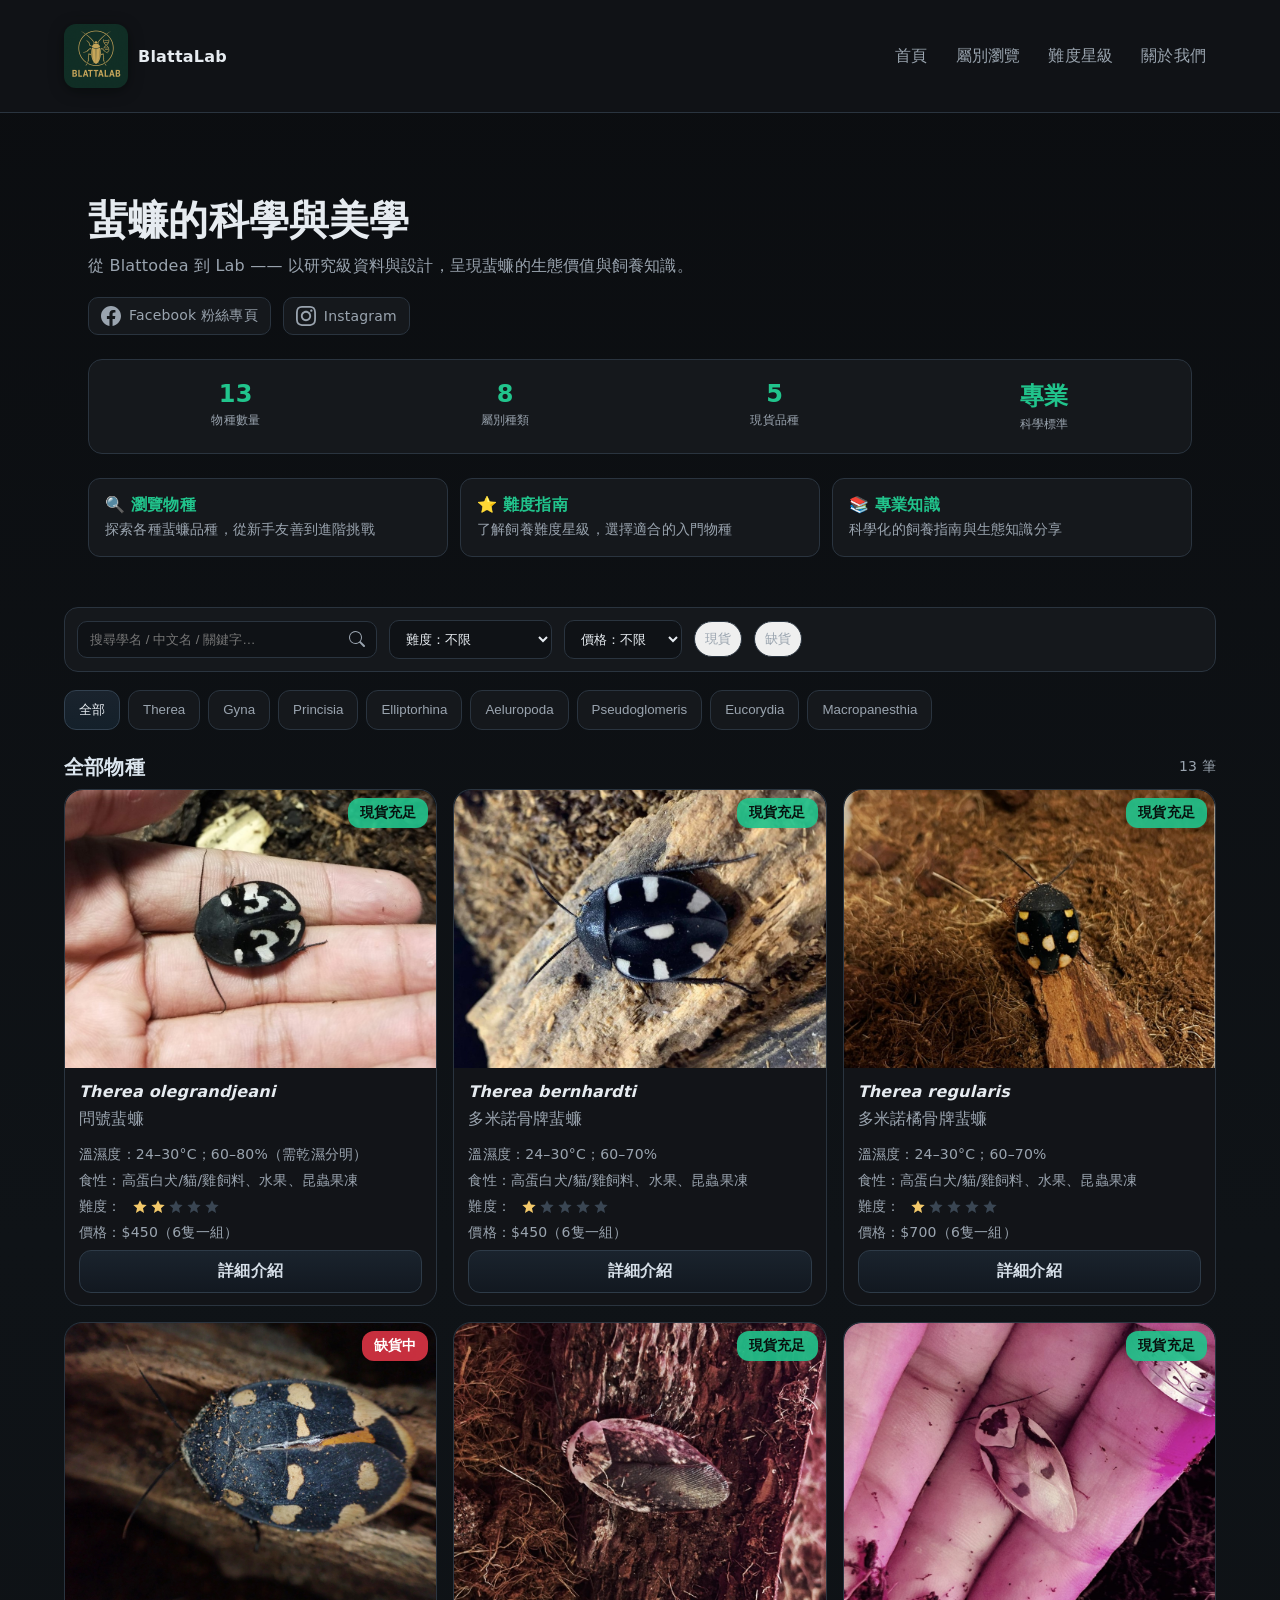
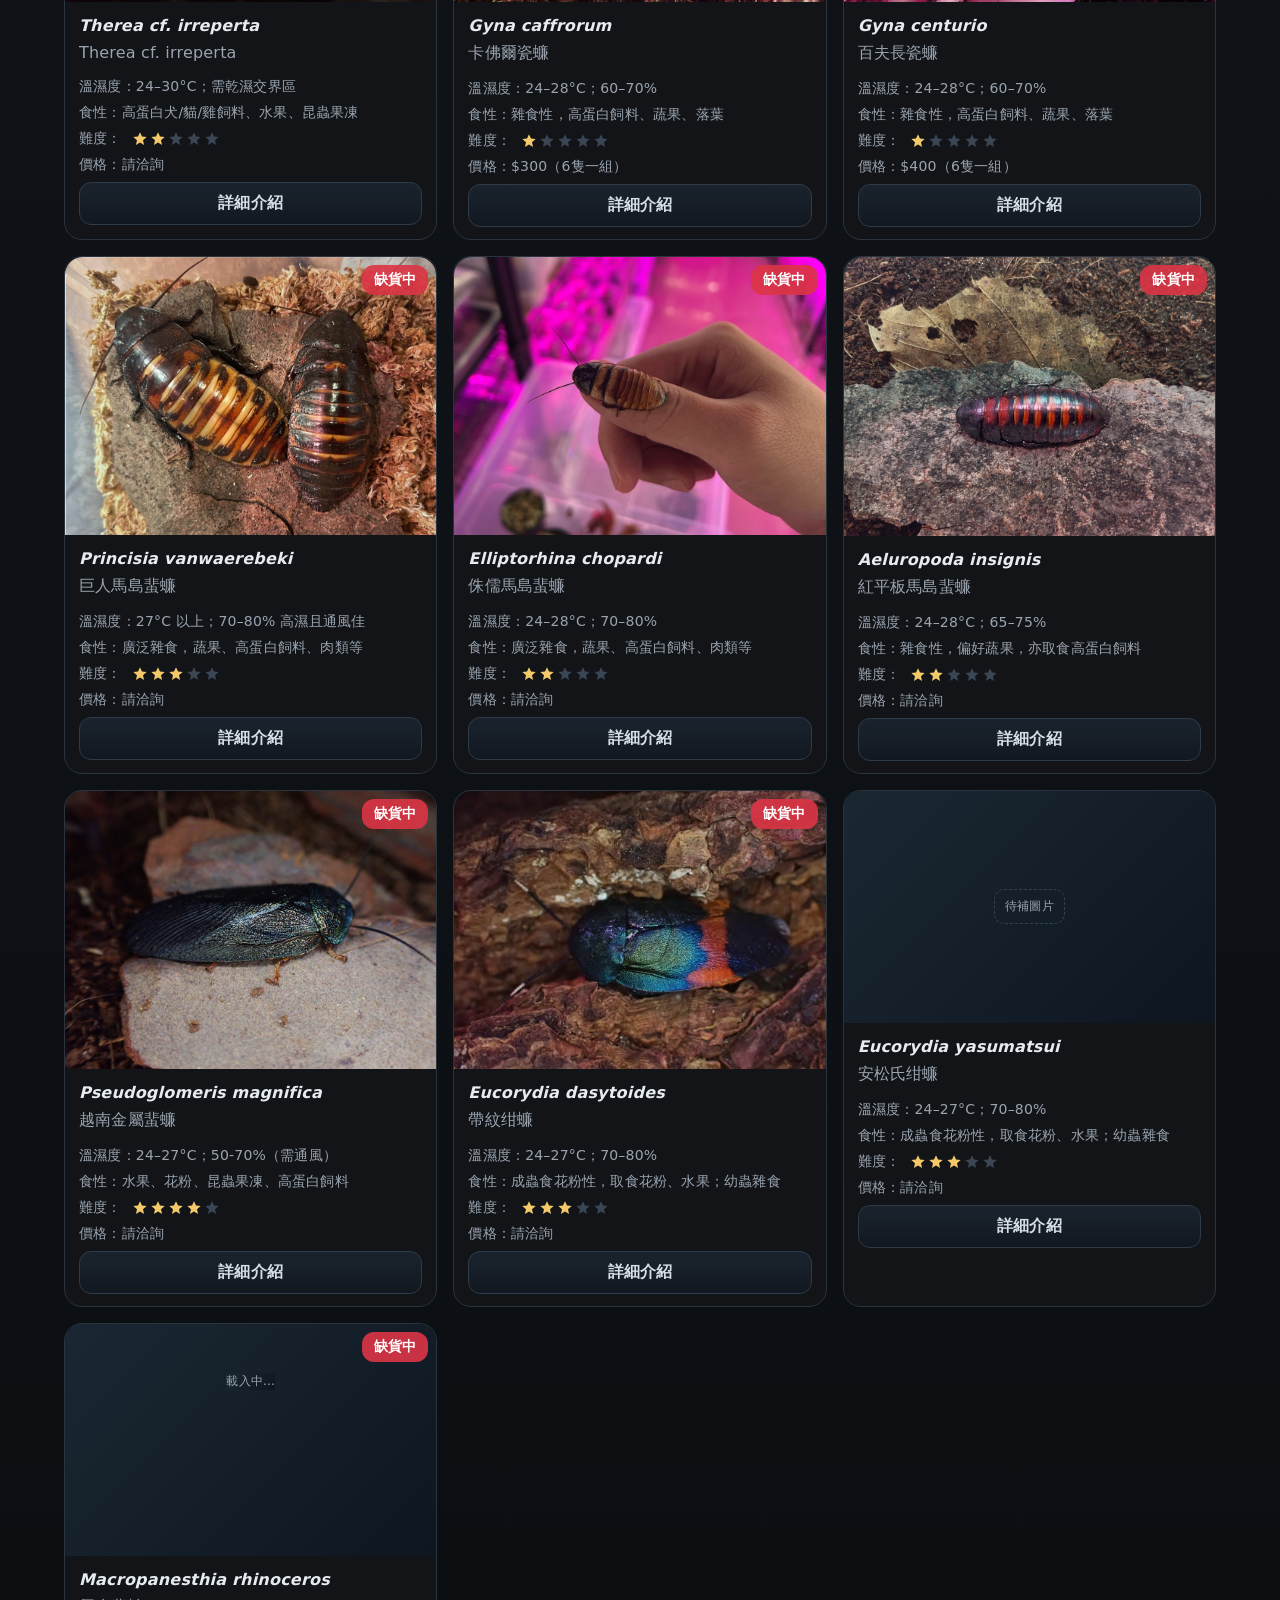
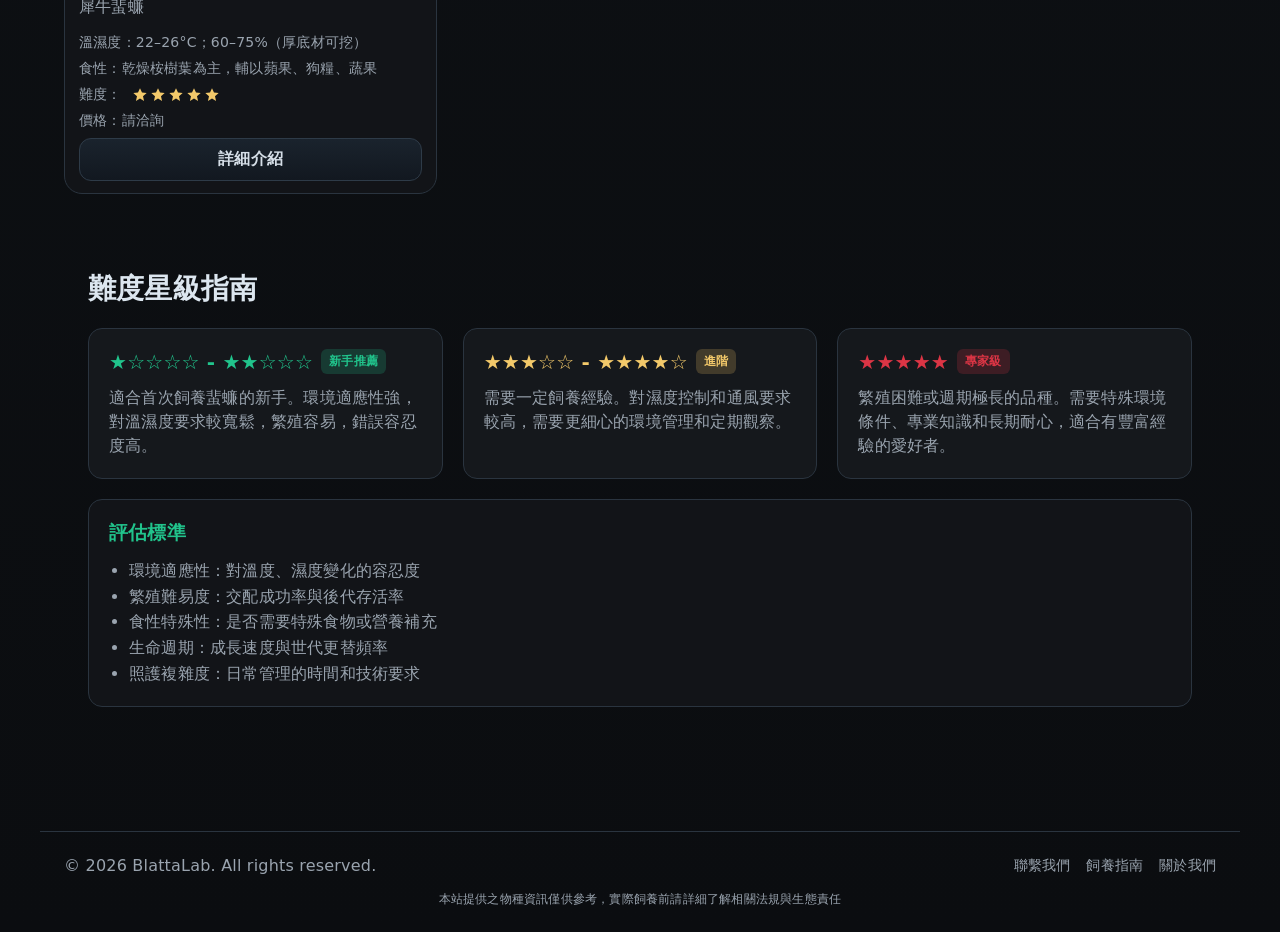
==== commit 39eb41d6: "Update index.html" ====
--- a/index.html
+++ b/index.html
@@ -67,7 +67,7 @@
           </a>
         </li>
         <li>
-          <a href="https://www.instagram.com/blattalab/?utm_source=ig_web_button_share_sheet" class="social-link" target="_blank" rel="noopener">
+          <a href="https://www.instagram.com/blattalab" class="social-link" target="_blank" rel="noopener">
             <svg class="social-icon" viewBox="0 0 24 24"><path d="M12 2.163c3.204 0 3.584.012 4.85.07 3.252.148 4.771 1.691 4.919 4.919.058 1.265.069 1.645.069 4.849 0 3.205-.012 3.584-.069 4.849-.149 3.225-1.664 4.771-4.919 4.919-1.266.058-1.644.07-4.85.07-3.204 0-3.584-.012-4.849-.07-3.26-.149-4.771-1.699-4.919-4.92-.058-1.265-.07-1.644-.07-4.849 0-3.204.013-3.583.07-4.849.149-3.227 1.664-4.771 4.919-4.919 1.266-.057 1.645-.069 4.849-.069zm0-2.163c-3.259 0-3.667.014-4.947.072-4.358.2-6.78 2.618-6.98 6.98-.059 1.281-.073 1.689-.073 4.948 0 3.259.014 3.668.072 4.948.2 4.358 2.618 6.78 6.98 6.98 1.281.058 1.689.072 4.948.072 3.259 0 3.668-.014 4.948-.072 4.354-.2 6.782-2.618 6.979-6.98.059-1.28.073-1.689.073-4.948 0-3.259-.014-3.667-.072-4.947-.196-4.354-2.617-6.78-6.979-6.98-1.281-.059-1.69-.073-4.949-.073zm0 5.838c-3.403 0-6.162 2.759-6.162 6.162s2.759 6.163 6.162 6.163 6.162-2.759 6.162-6.163c0-3.403-2.759-6.162-6.162-6.162zm0 10.162c-2.209 0-4-1.79-4-4 0-2.209 1.791-4 4-4s4 1.791 4 4c0 2.21-1.791 4-4 4zm6.406-11.845c-.796 0-1.441.645-1.441 1.44s.645 1.44 1.441 1.44c.795 0 1.439-.645 1.439-1.44s-.644-1.44-1.439-1.44z"/></svg>
             Instagram
           </a>
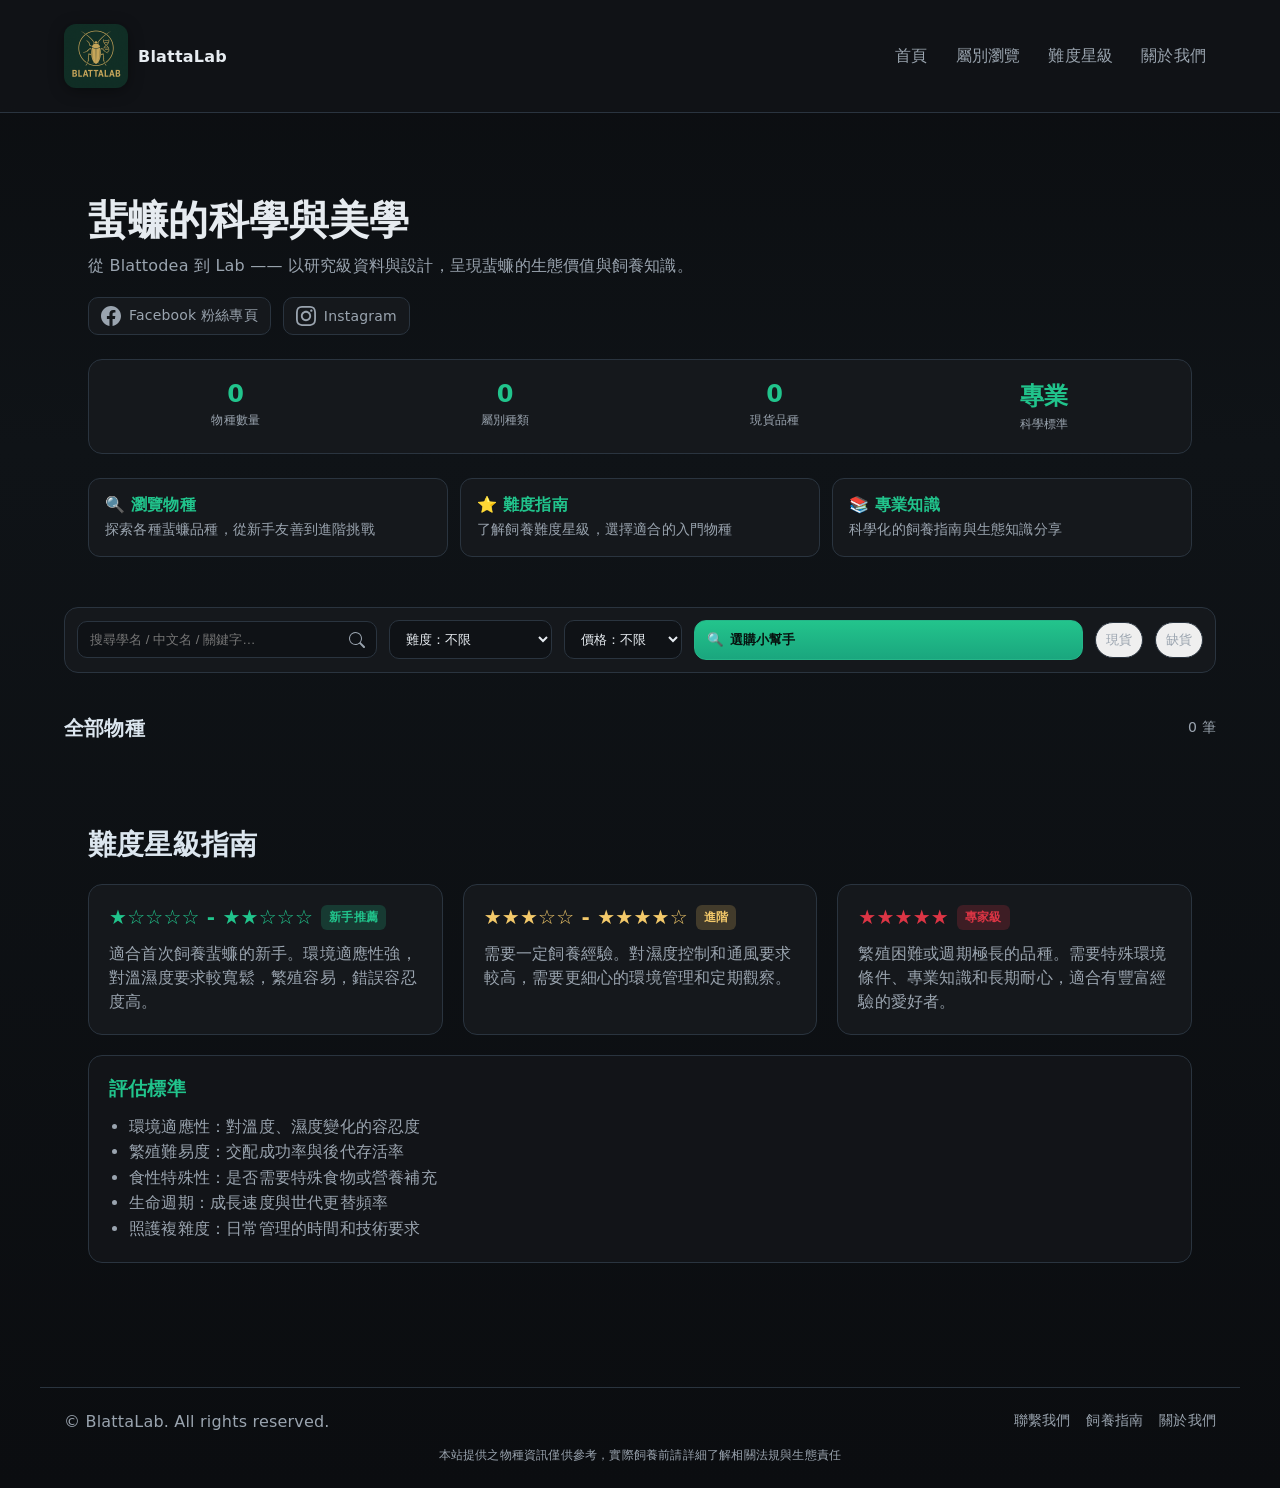
==== commit 87ea2507: "Update index.html" ====
--- a/index.html
+++ b/index.html
@@ -96,6 +96,11 @@
         </div>
         <select id="difficulty" aria-label="飼養難度"><option value="">難度：不限</option><option value="1">★☆☆☆☆（新手）</option><option value="2">★★☆☆☆（新手）</option><option value="3">★★★☆☆</option><option value="4">★★★★☆</option><option value="5">★★★★★（進階）</option></select>
         <select id="price-filter" aria-label="價格範圍"><option value="">價格：不限</option><option value="0-500">$500 以下</option><option value="500-1000">$500-1000</option><option value="1000-2000">$1000-2000</option><option value="2000+">$2000 以上</option><option value="contact">需詢價</option></select>
+      <!-- 新增購物小幫手按鈕 -->
+        <button class="btn primary" onclick="showHelper()" style="white-space: nowrap; display: flex; align-items: center; gap: 6px;">
+          <span>🔍</span>
+          <span>選購小幫手</span>
+        </button>  
         <button class="chip" data-tag="現貨" type="button">現貨</button>
         <button class="chip" data-tag="缺貨" type="button">缺貨</button>
     </section>
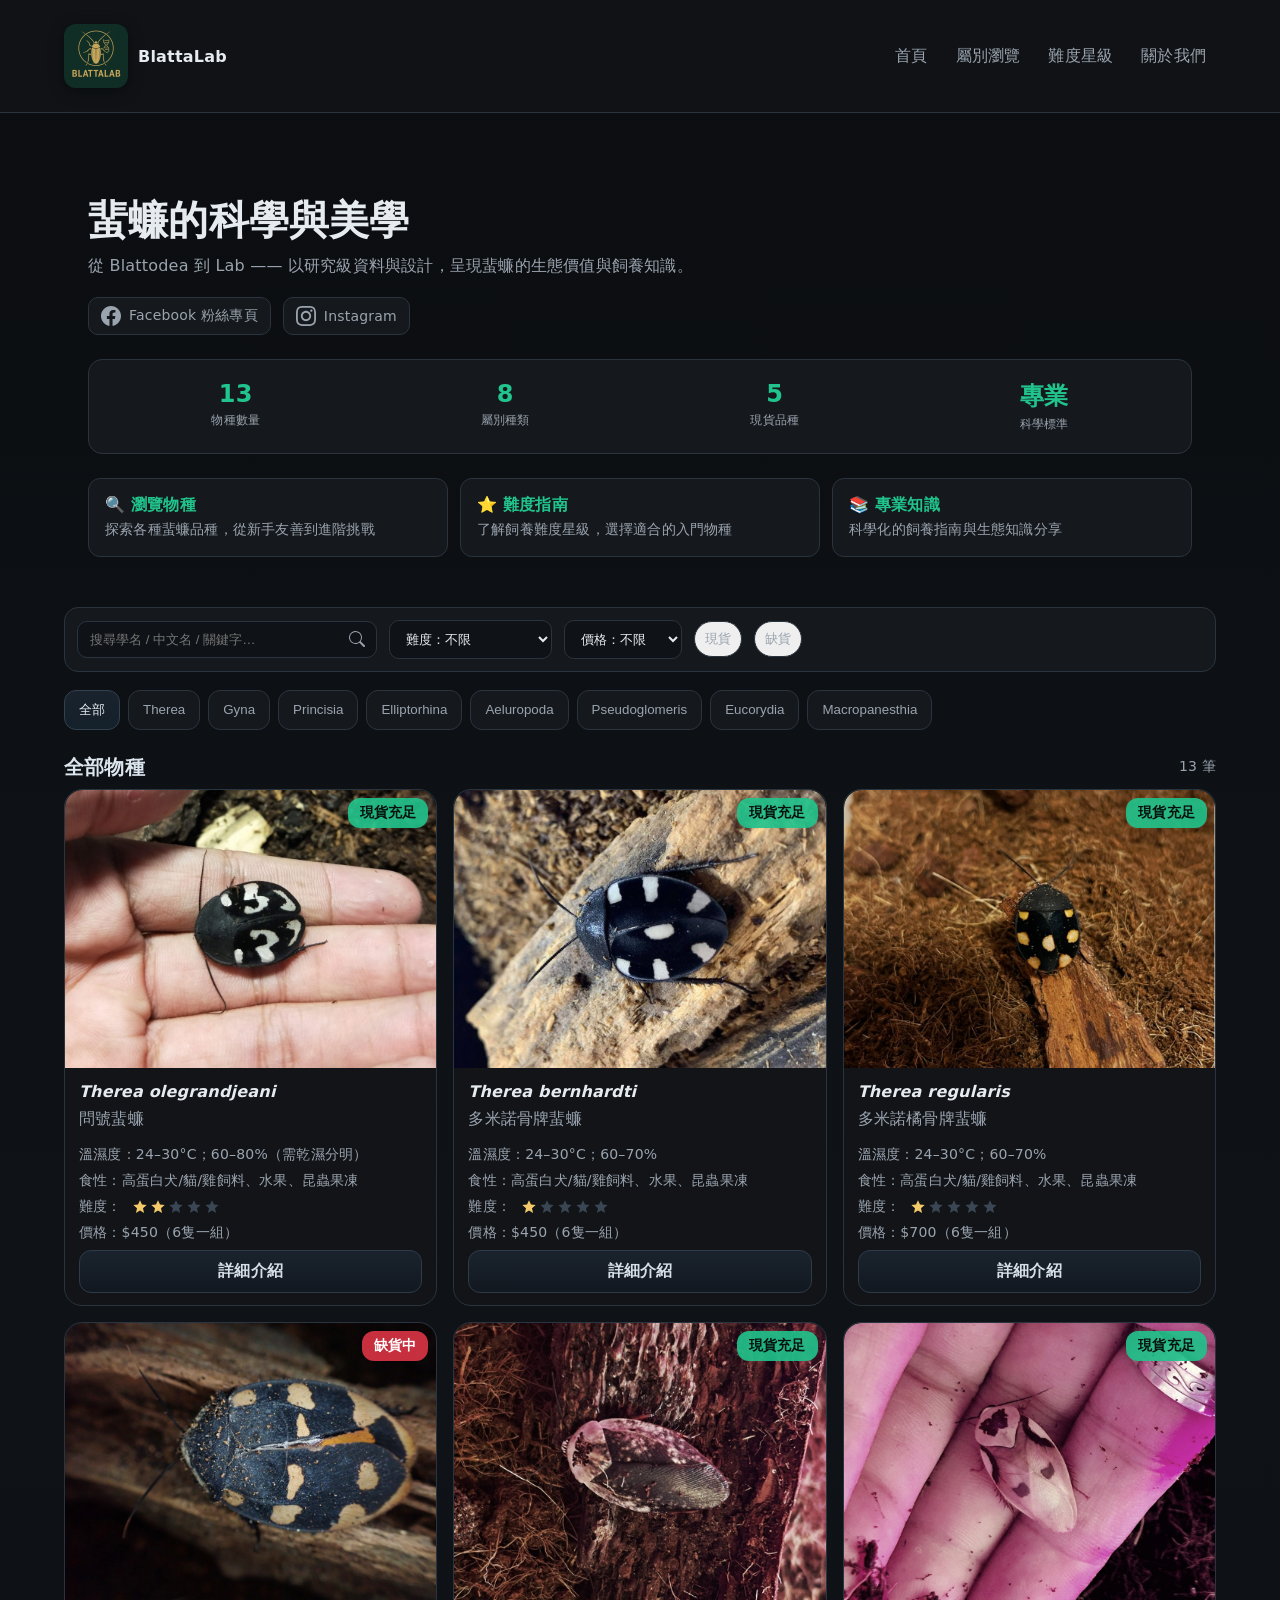
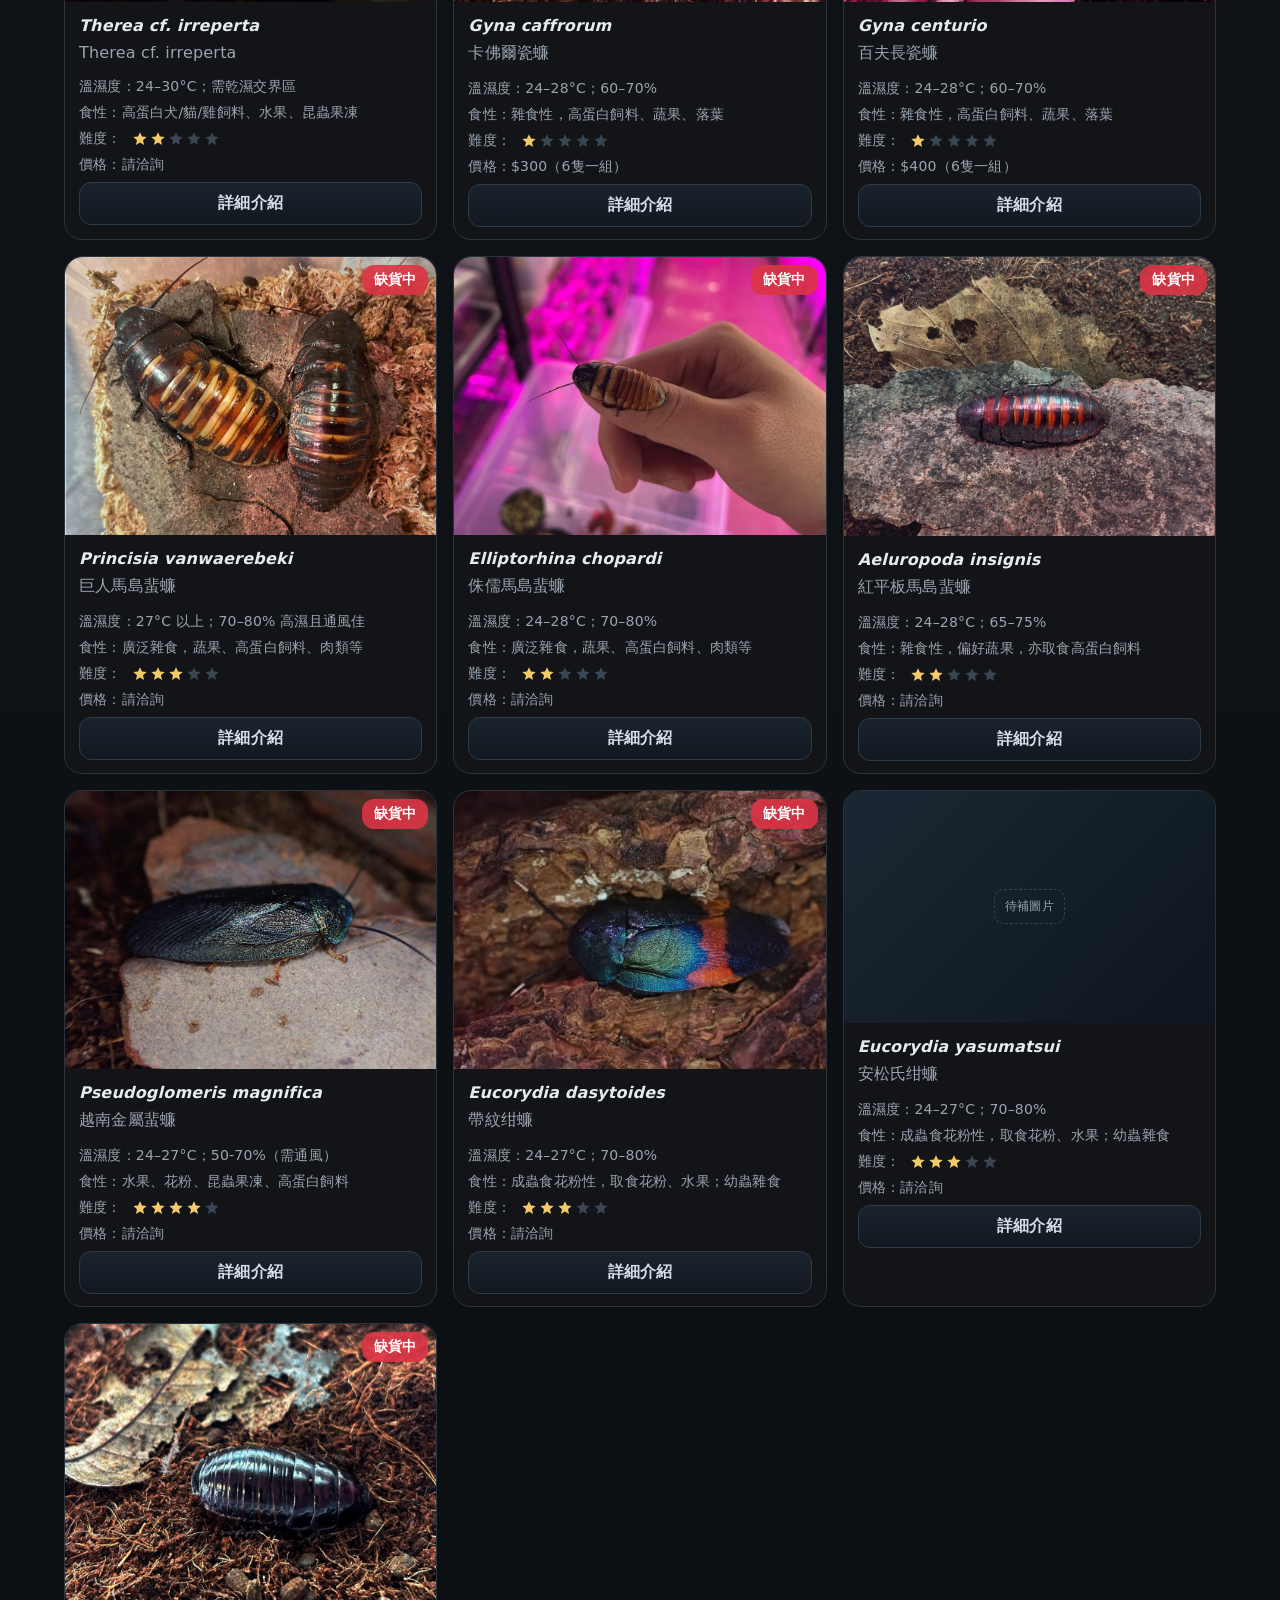
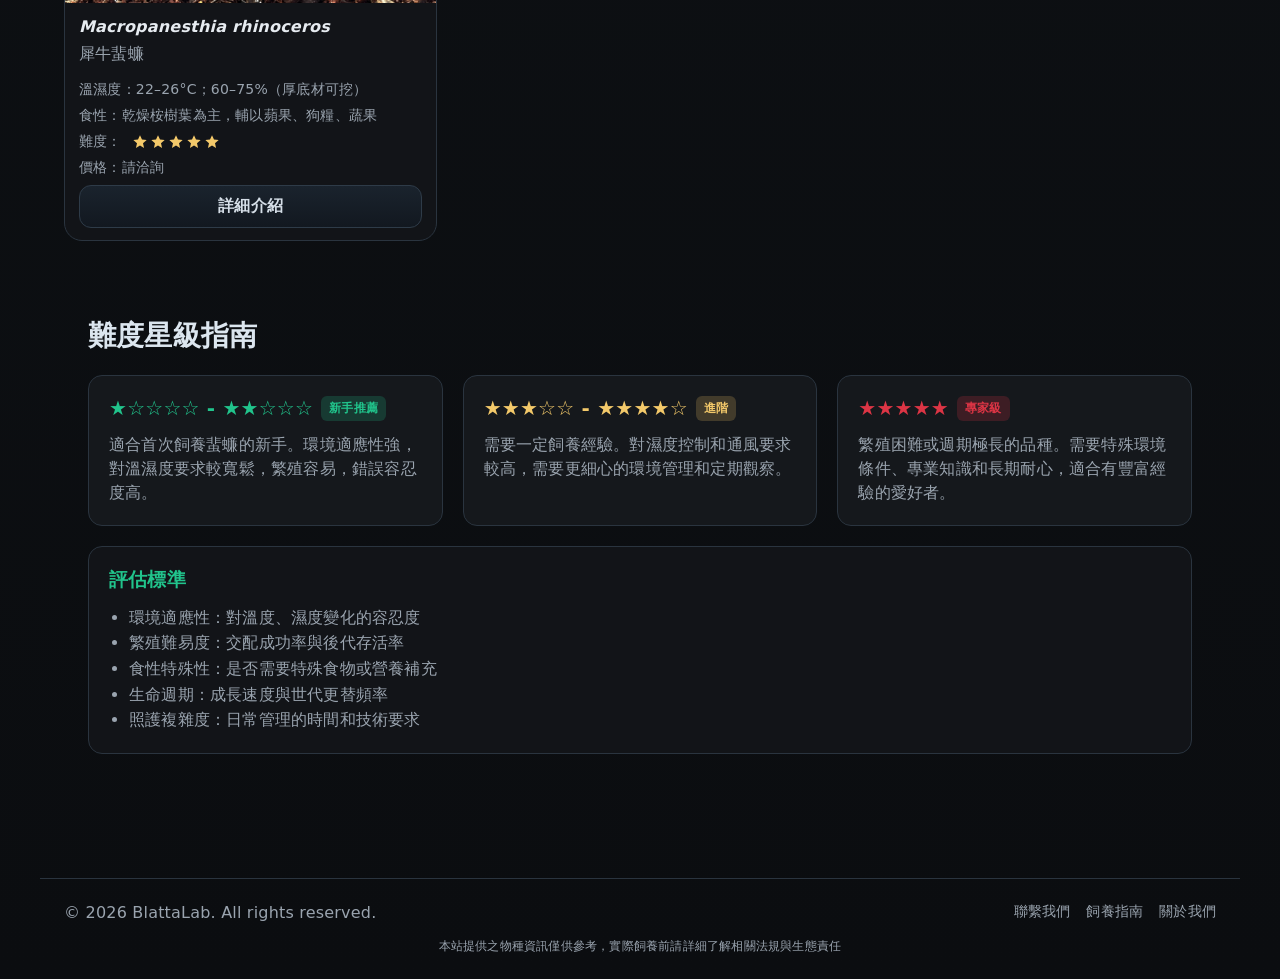
==== commit 4fb61dc0: "Update index.html" ====
--- a/index.html
+++ b/index.html
@@ -96,11 +96,6 @@
         </div>
         <select id="difficulty" aria-label="飼養難度"><option value="">難度：不限</option><option value="1">★☆☆☆☆（新手）</option><option value="2">★★☆☆☆（新手）</option><option value="3">★★★☆☆</option><option value="4">★★★★☆</option><option value="5">★★★★★（進階）</option></select>
         <select id="price-filter" aria-label="價格範圍"><option value="">價格：不限</option><option value="0-500">$500 以下</option><option value="500-1000">$500-1000</option><option value="1000-2000">$1000-2000</option><option value="2000+">$2000 以上</option><option value="contact">需詢價</option></select>
-      <!-- 新增購物小幫手按鈕 -->
-        <button class="btn primary" onclick="showHelper()" style="white-space: nowrap; display: flex; align-items: center; gap: 6px;">
-          <span>🔍</span>
-          <span>選購小幫手</span>
-        </button>  
         <button class="chip" data-tag="現貨" type="button">現貨</button>
         <button class="chip" data-tag="缺貨" type="button">缺貨</button>
     </section>
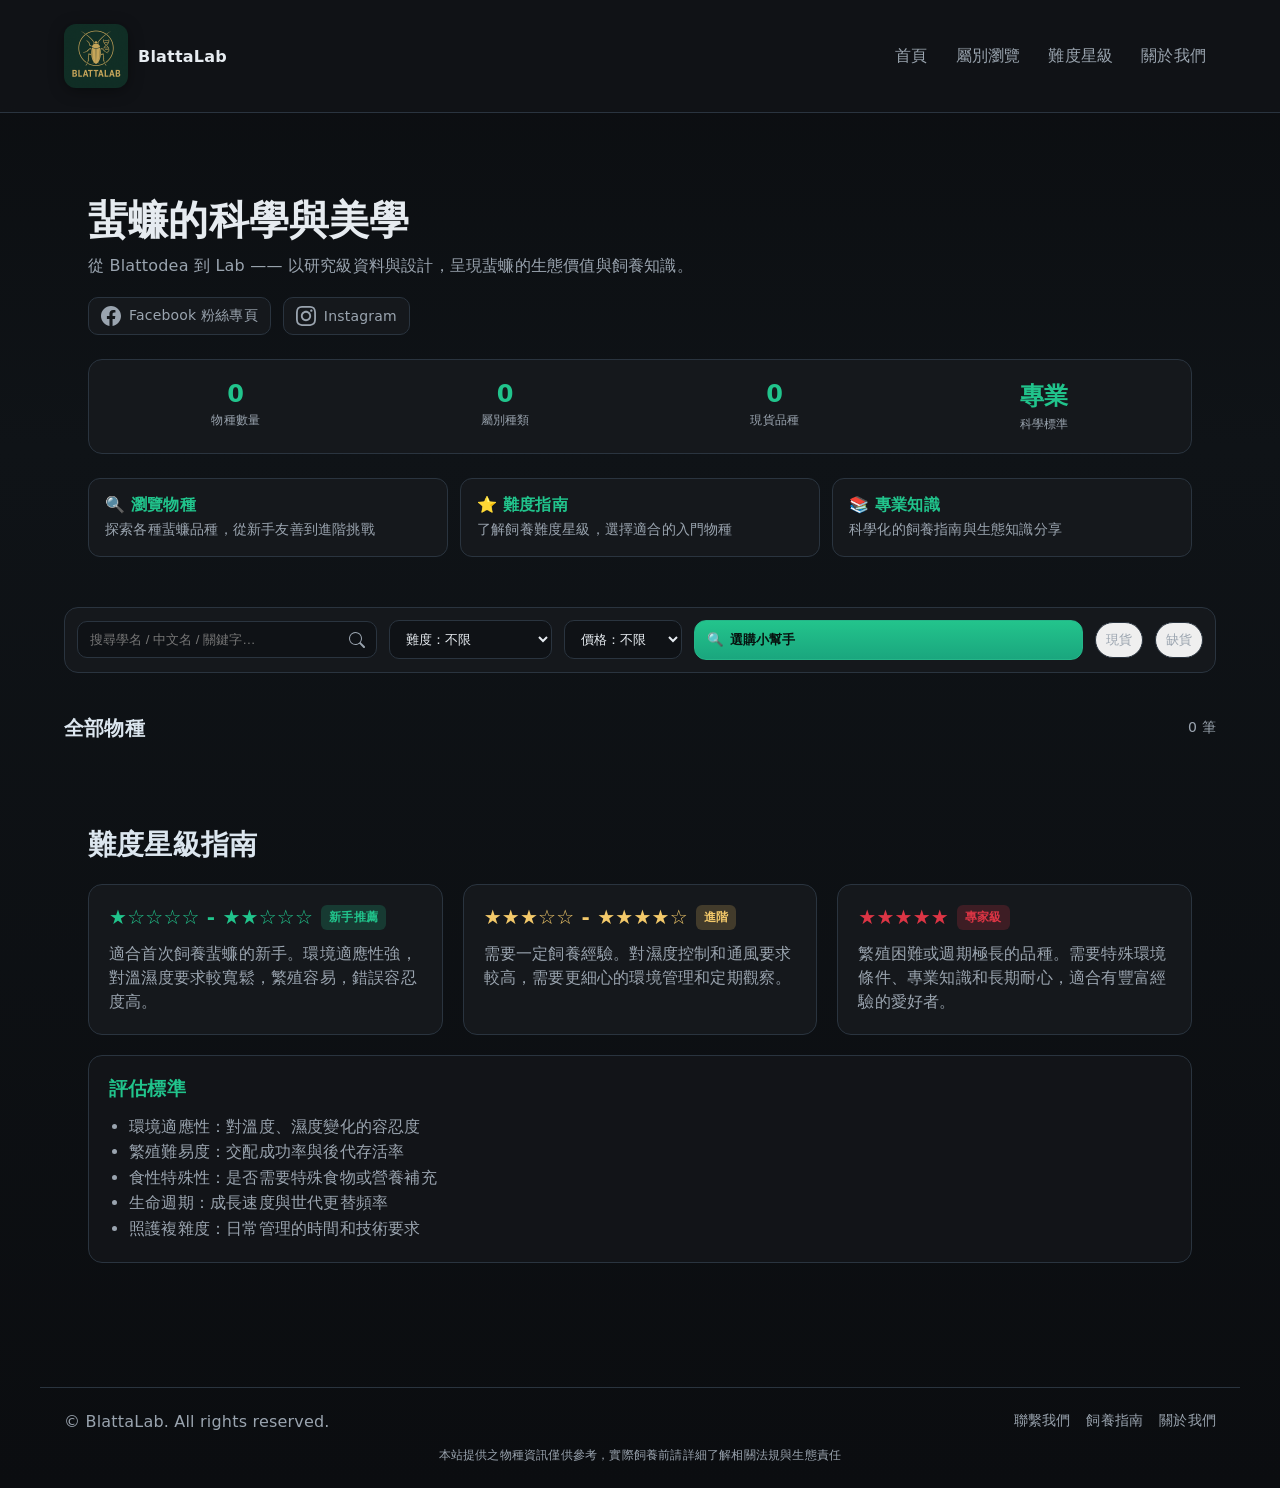
==== commit ea7f8d99: "Update index.html" ====
--- a/index.html
+++ b/index.html
@@ -96,7 +96,11 @@
         </div>
         <select id="difficulty" aria-label="飼養難度"><option value="">難度：不限</option><option value="1">★☆☆☆☆（新手）</option><option value="2">★★☆☆☆（新手）</option><option value="3">★★★☆☆</option><option value="4">★★★★☆</option><option value="5">★★★★★（進階）</option></select>
         <select id="price-filter" aria-label="價格範圍"><option value="">價格：不限</option><option value="0-500">$500 以下</option><option value="500-1000">$500-1000</option><option value="1000-2000">$1000-2000</option><option value="2000+">$2000 以上</option><option value="contact">需詢價</option></select>
-        <button class="chip" data-tag="現貨" type="button">現貨</button>
+      <button class="btn primary" onclick="showHelper()" style="white-space: nowrap; display: flex; align-items: center; gap: 6px;">
+        <span>🔍</span>
+        <span>選購小幫手</span>
+    </button>  
+      <button class="chip" data-tag="現貨" type="button">現貨</button>
         <button class="chip" data-tag="缺貨" type="button">缺貨</button>
     </section>
 
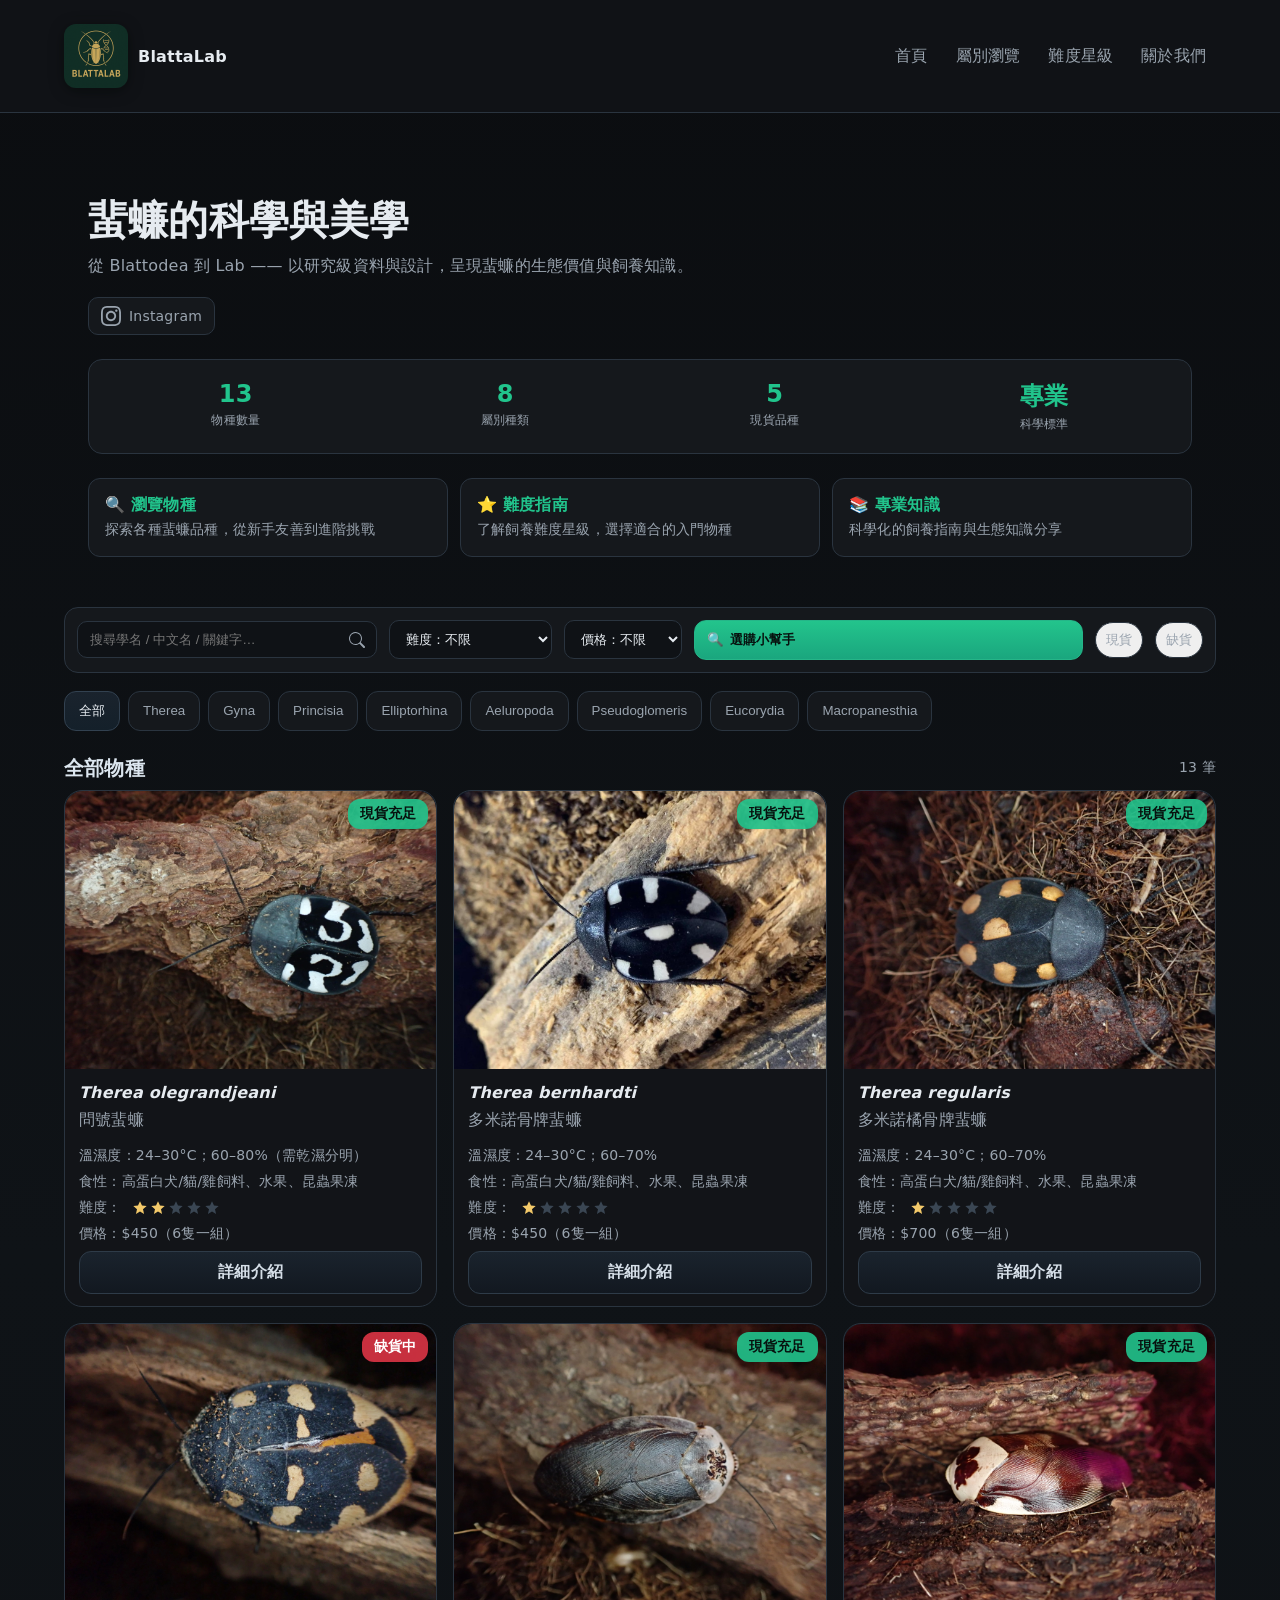
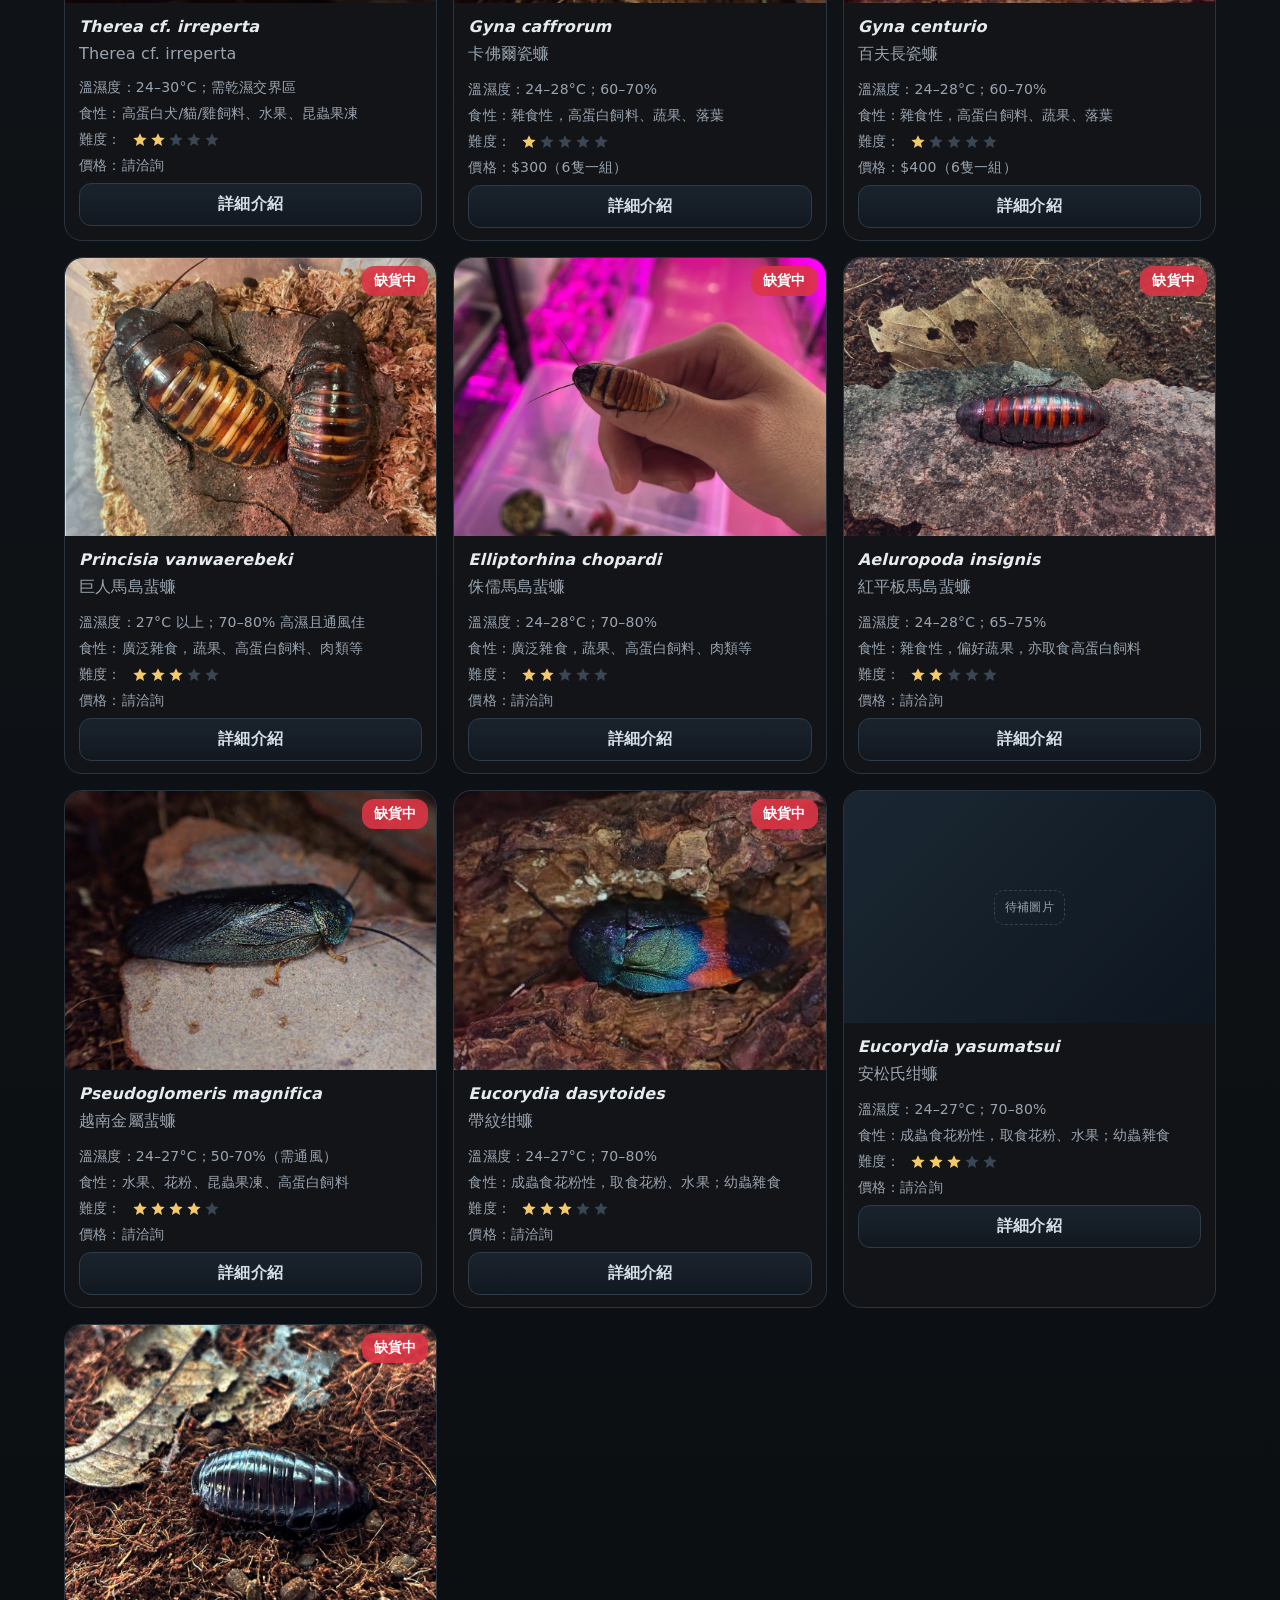
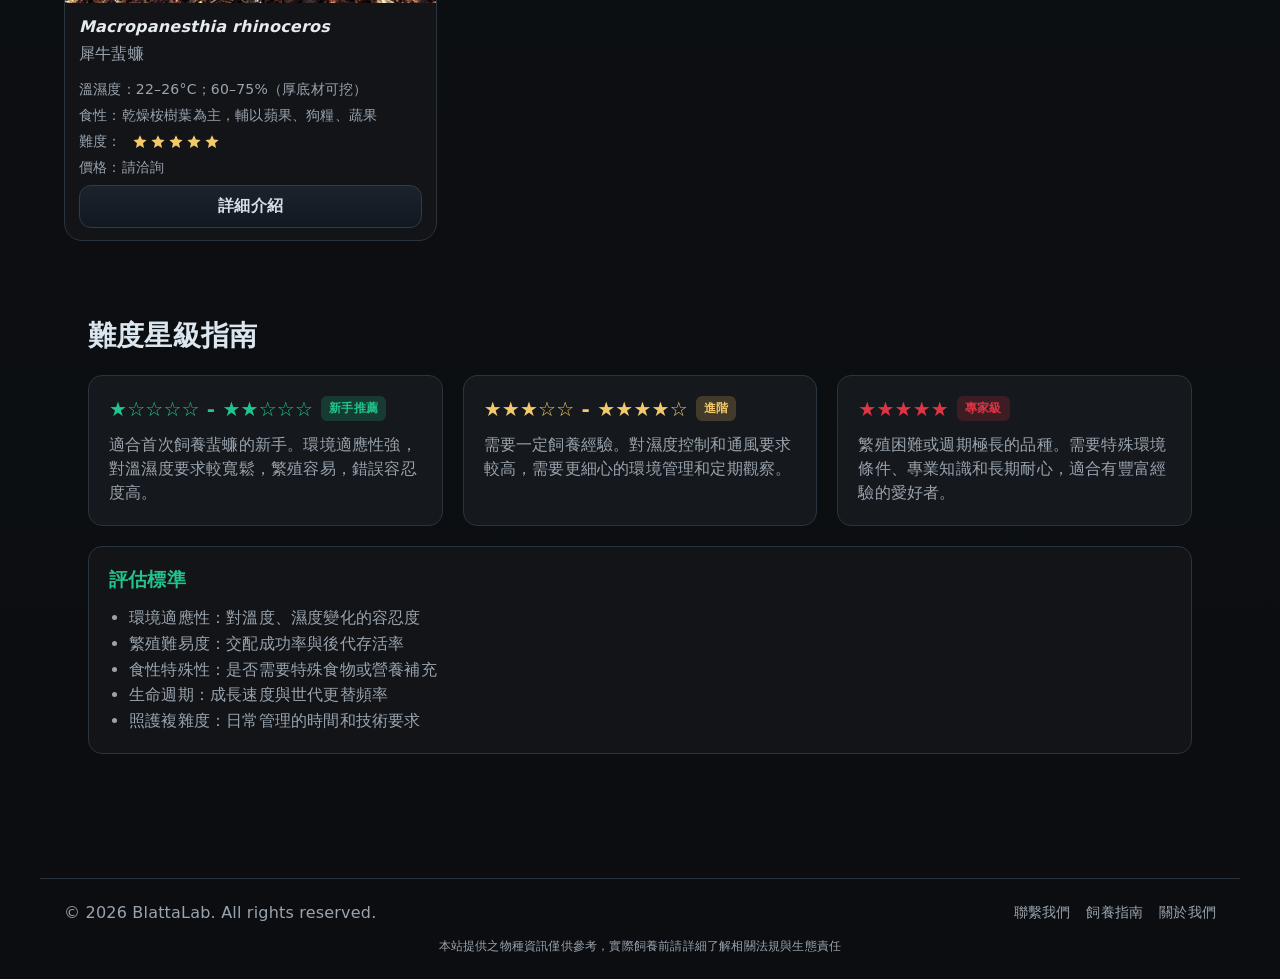
==== commit 2275288f: "Update index.html" ====
--- a/index.html
+++ b/index.html
@@ -27,7 +27,7 @@
     "url": "https://yourdomain.github.io/",
     "logo": "https://yourdomain.github.io/images/logo.png",
     "contactPoint": { "@type": "ContactPoint", "email": "bumbuseximius@gmail.com", "contactType": "customer service" },
-    "sameAs": ["https://www.facebook.com/your-page", "https://www.instagram.com/your-account"]
+    "sameAs": ["https://www.instagram.com/your-account"]
   }
   </script>
 
@@ -60,12 +60,6 @@
       <p>從 Blattodea 到 Lab —— 以研究級資料與設計，呈現蜚蠊的生態價值與飼養知識。</p>
       
       <ul class="social-links" aria-label="社群媒體連結">
-        <li>
-          <a href="https://www.facebook.com/your-page" class="social-link" target="_blank" rel="noopener">
-            <svg class="social-icon" viewBox="0 0 24 24"><path d="M24 12.073c0-6.627-5.373-12-12-12s-12 5.373-12 12c0 5.99 4.388 10.954 10.125 11.854v-8.385H7.078v-3.47h3.047V9.43c0-3.007 1.792-4.669 4.533-4.669 1.312 0 2.686.235 2.686.235v2.953H15.83c-1.491 0-1.956.925-1.956 1.874v2.25h3.328l-.532 3.47h-2.796v8.385C19.612 23.027 24 18.062 24 12.073z"/></svg>
-            Facebook 粉絲專頁
-          </a>
-        </li>
         <li>
           <a href="https://www.instagram.com/blattalab" class="social-link" target="_blank" rel="noopener">
             <svg class="social-icon" viewBox="0 0 24 24"><path d="M12 2.163c3.204 0 3.584.012 4.85.07 3.252.148 4.771 1.691 4.919 4.919.058 1.265.069 1.645.069 4.849 0 3.205-.012 3.584-.069 4.849-.149 3.225-1.664 4.771-4.919 4.919-1.266.058-1.644.07-4.85.07-3.204 0-3.584-.012-4.849-.07-3.26-.149-4.771-1.699-4.919-4.92-.058-1.265-.07-1.644-.07-4.849 0-3.204.013-3.583.07-4.849.149-3.227 1.664-4.771 4.919-4.919 1.266-.057 1.645-.069 4.849-.069zm0-2.163c-3.259 0-3.667.014-4.947.072-4.358.2-6.78 2.618-6.98 6.98-.059 1.281-.073 1.689-.073 4.948 0 3.259.014 3.668.072 4.948.2 4.358 2.618 6.78 6.98 6.98 1.281.058 1.689.072 4.948.072 3.259 0 3.668-.014 4.948-.072 4.354-.2 6.782-2.618 6.979-6.98.059-1.28.073-1.689.073-4.948 0-3.259-.014-3.667-.072-4.947-.196-4.354-2.617-6.78-6.979-6.98-1.281-.059-1.69-.073-4.949-.073zm0 5.838c-3.403 0-6.162 2.759-6.162 6.162s2.759 6.163 6.162 6.163 6.162-2.759 6.162-6.163c0-3.403-2.759-6.162-6.162-6.162zm0 10.162c-2.209 0-4-1.79-4-4 0-2.209 1.791-4 4-4s4 1.791 4 4c0 2.21-1.791 4-4 4zm6.406-11.845c-.796 0-1.441.645-1.441 1.44s.645 1.44 1.441 1.44c.795 0 1.439-.645 1.439-1.44s-.644-1.44-1.439-1.44z"/></svg>
